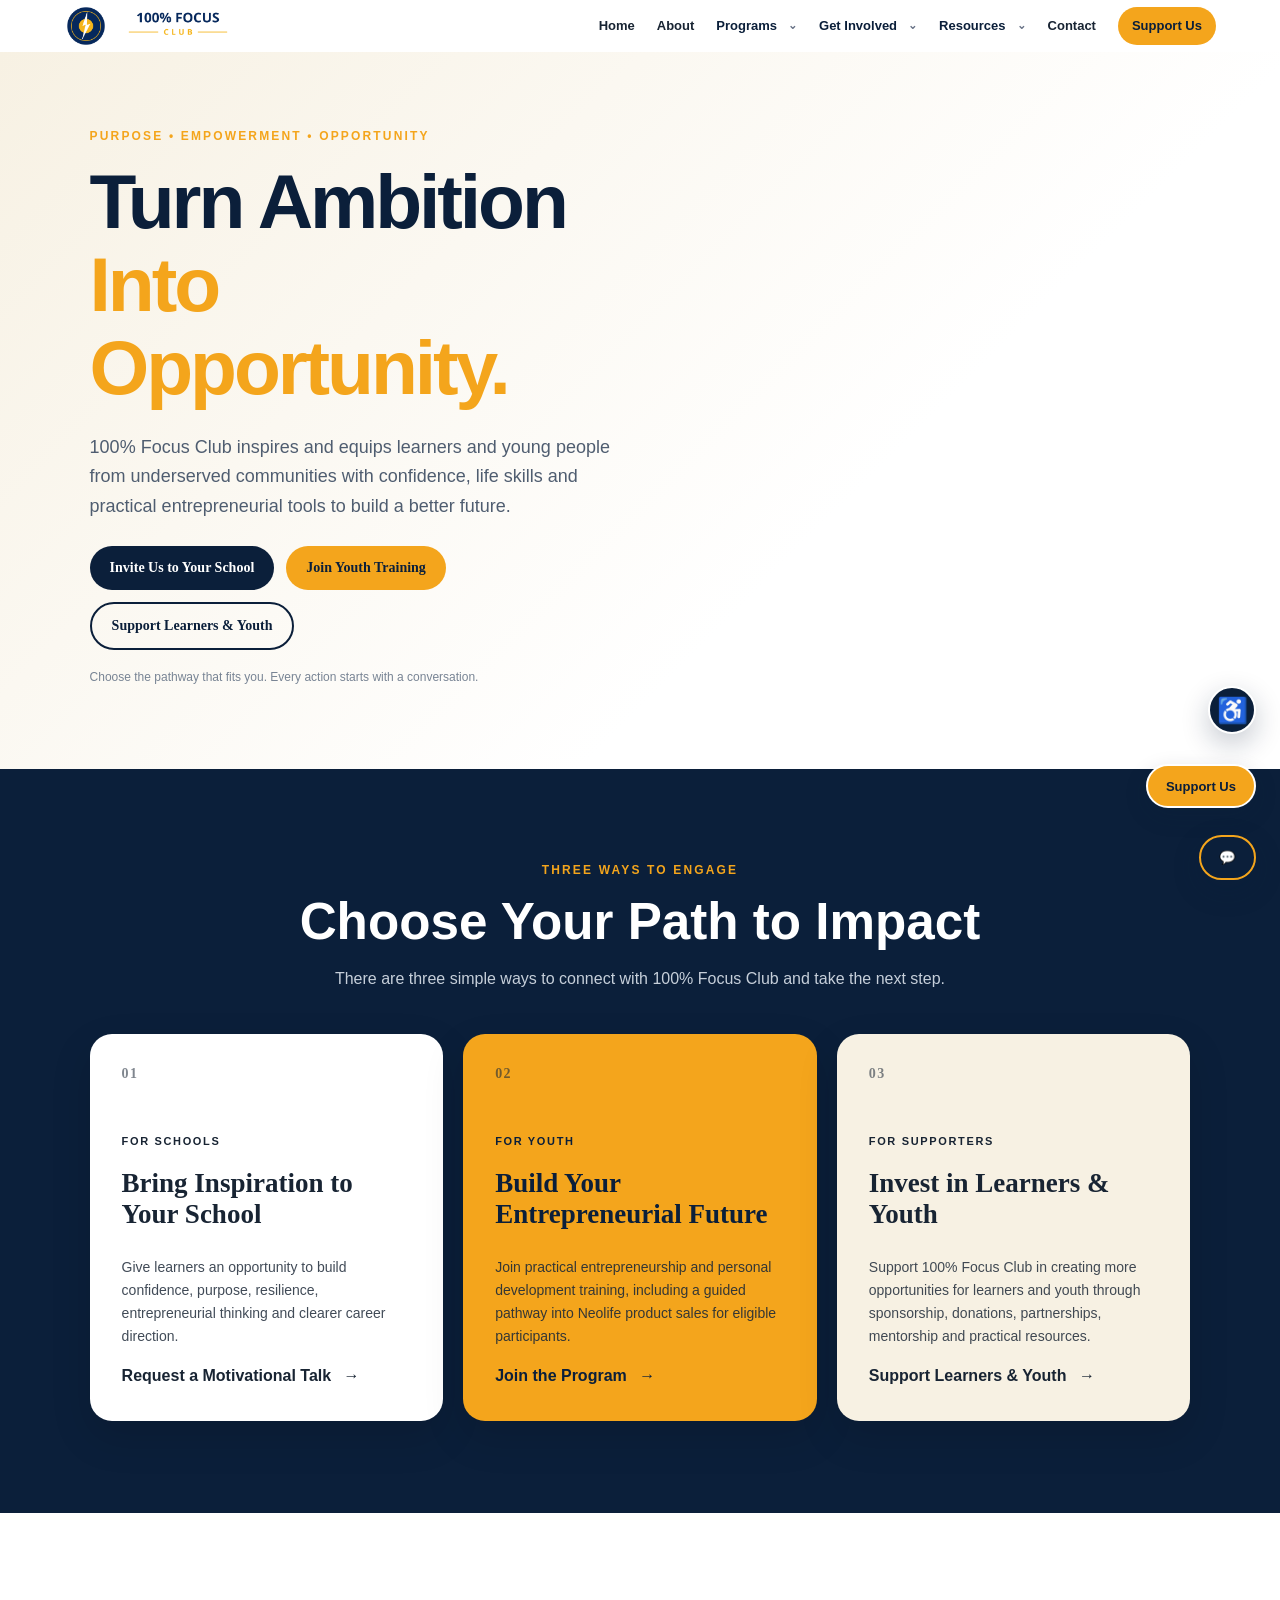
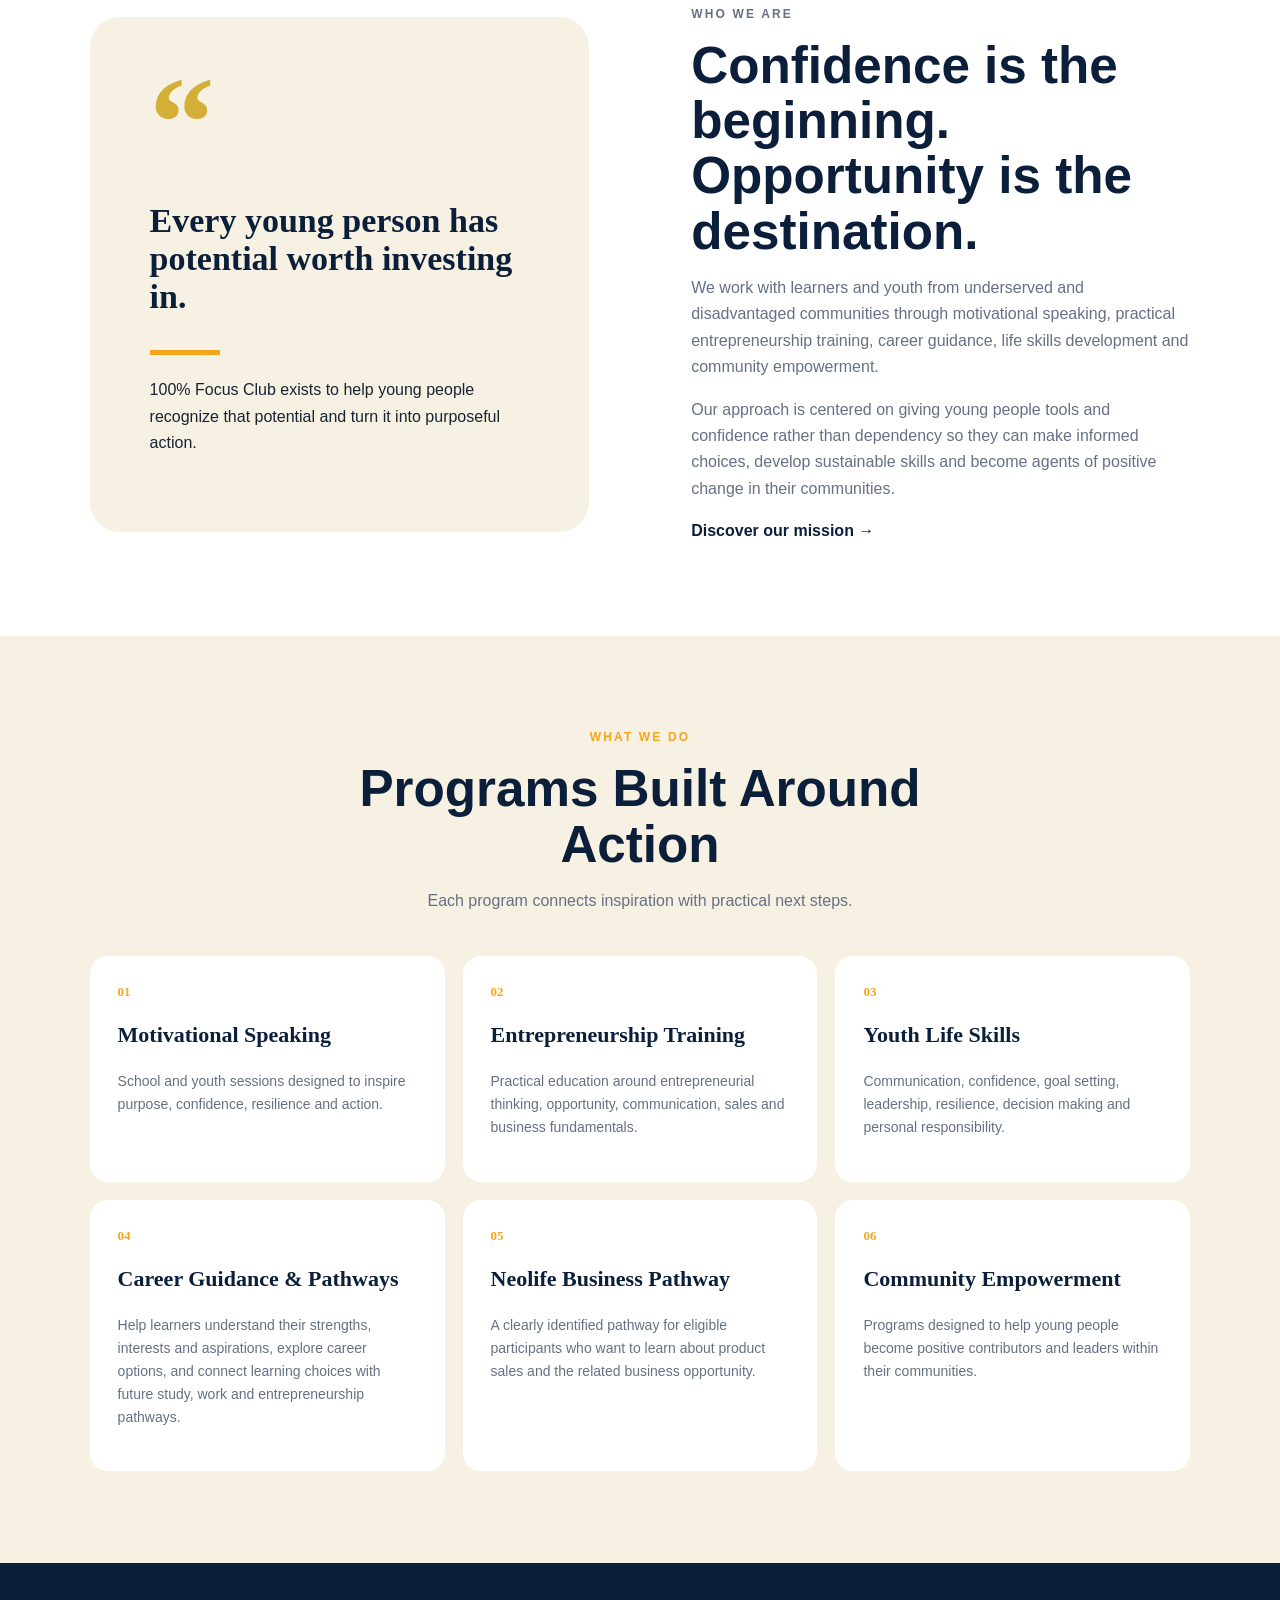
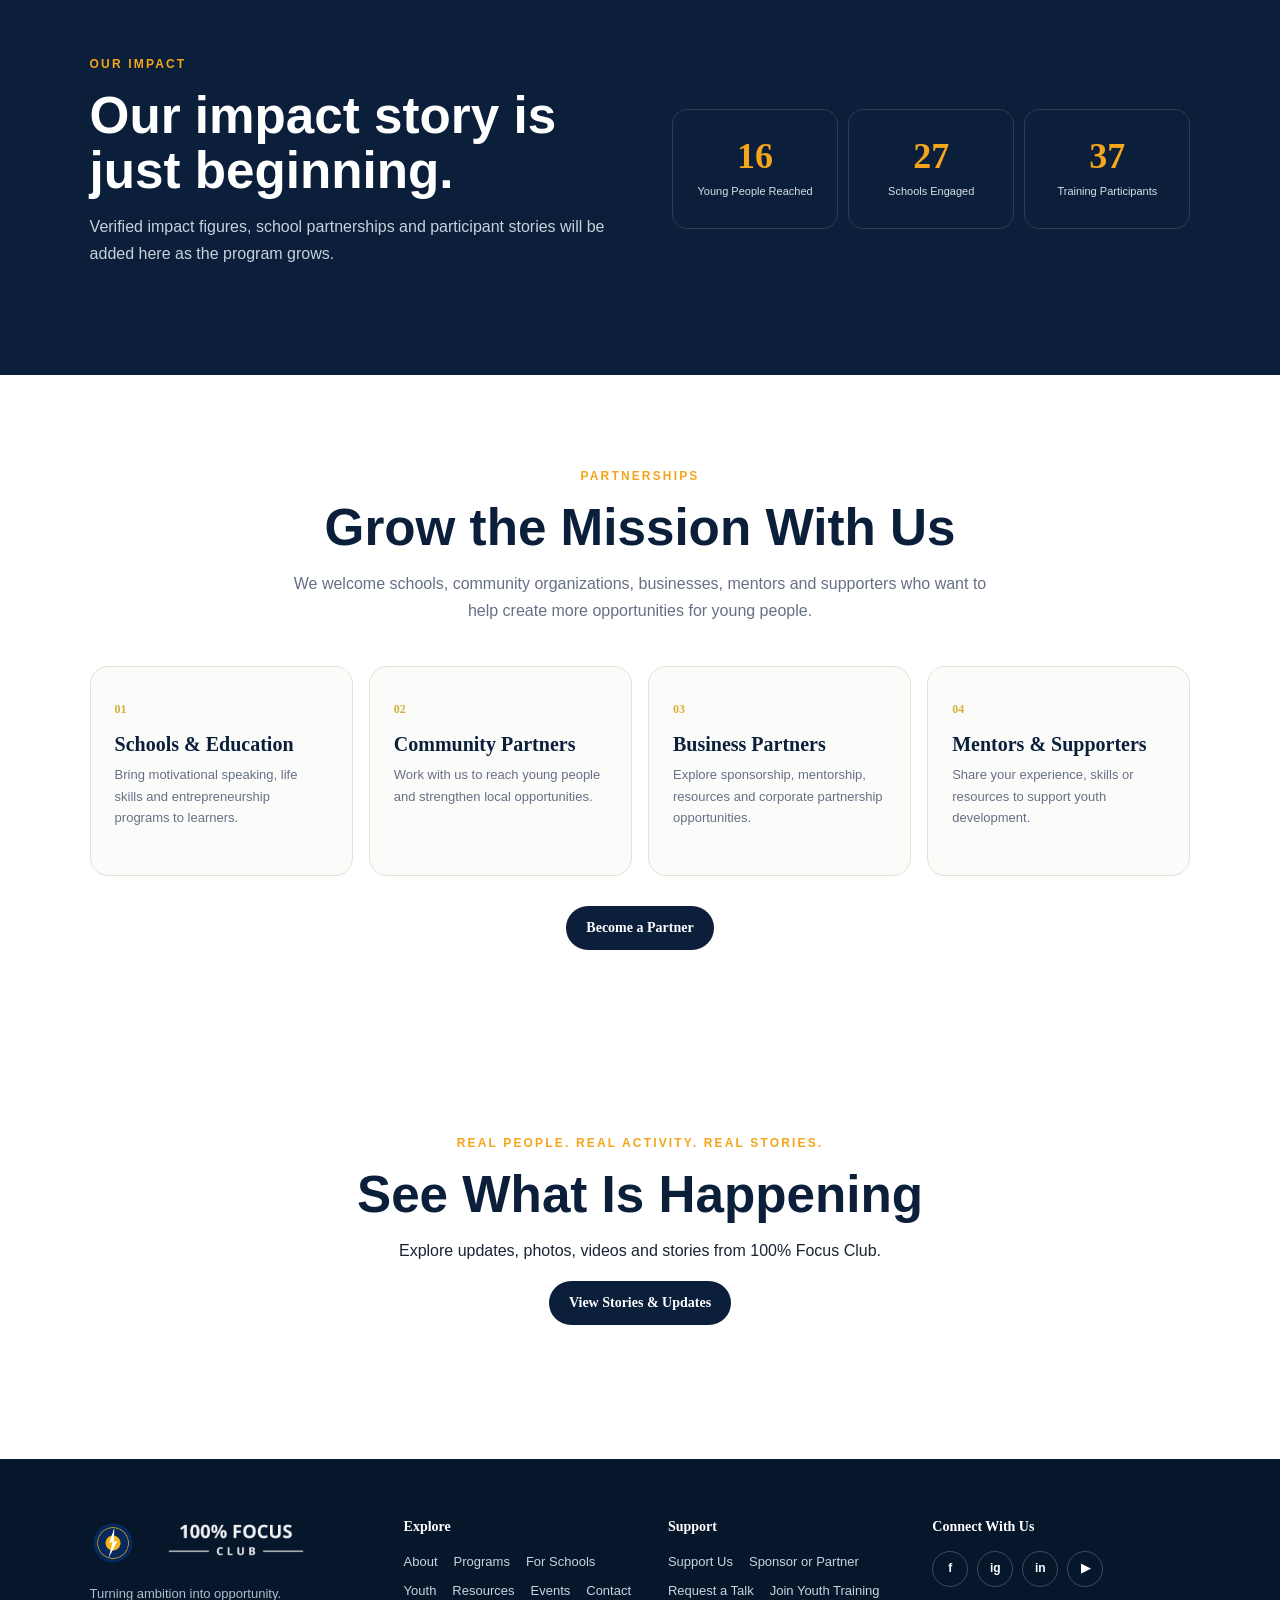
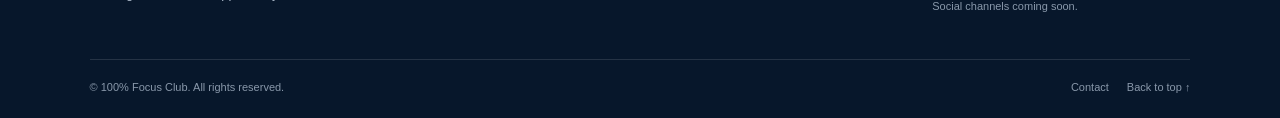
==== index.html @ 7bcfd053 "Improve image alt text and heading structure for SEO" ====
<!doctype html><html lang="en"><head><meta charset="utf-8"><meta name="viewport" content="width=device-width, initial-scale=1"><meta name="description" content="100% Focus Club inspires and equips learners and youth from underserved communities through motivational speaking, entrepreneurship training, career guidance, life skills and practical pathways to opportunity."><meta name="theme-color" content="#0B1F3A"><meta name="robots" content="index,follow"><link rel="canonical" href="https://100percentfocusclub.org/"><meta property="og:type" content="website"><meta property="og:site_name" content="100% Focus Club"><meta property="og:title" content="100% Focus Club | Youth Empowerment &amp; Entrepreneurship"><meta property="og:description" content="100% Focus Club inspires and equips learners and youth from underserved communities through motivational speaking, entrepreneurship training, career guidance, life skills and practical pathways to opportunity."><meta property="og:url" content="https://100percentfocusclub.org/"><meta property="og:image" content="https://100percentfocusclub.org/100_Focus_Club_Emblem_Transparent.png"><meta property="og:image:alt" content="100% Focus Club emblem"><meta name="twitter:card" content="summary"><meta name="twitter:title" content="100% Focus Club | Youth Empowerment &amp; Entrepreneurship"><meta name="twitter:description" content="100% Focus Club inspires and equips learners and youth from underserved communities through motivational speaking, entrepreneurship training, career guidance, life skills and practical pathways to opportunity."><meta name="twitter:image" content="https://100percentfocusclub.org/100_Focus_Club_Emblem_Transparent.png"><link rel="stylesheet" href="/styles.css"><link rel="icon" type="image/png" href="/100_Focus_Club_Emblem_Transparent.png"><link rel="apple-touch-icon" href="/100_Focus_Club_Emblem_Transparent.png"><title>100% Focus Club | Youth Empowerment & Entrepreneurship</title><script type="application/ld+json">{"@context":"https://schema.org","@graph":[{"@type":"Organization","@id":"https://100percentfocusclub.org/#organization","name":"100% Focus Club","url":"https://100percentfocusclub.org/","logo":"https://100percentfocusclub.org/100_Focus_Club_Emblem_Transparent.png","description":"100% Focus Club inspires and equips learners and youth from underserved communities through motivational speaking, entrepreneurship training, career guidance, life skills and practical pathways to opportunity."},{"@type":"WebSite","@id":"https://100percentfocusclub.org/#website","url":"https://100percentfocusclub.org/","name":"100% Focus Club","publisher":{"@id":"https://100percentfocusclub.org/#organization"}}]}</script></head><body><a class="skip-link" href="#main-content">Skip to main content</a><header class="site-header" id="top"><a class="brand" href="/" aria-label="100% Focus Club home"><img class="brand-emblem" src="/100_Focus_Club_Emblem_Transparent.png" alt="100% Focus Club emblem" /><span class="brand-wordmark"><img src="/100_Focus_Club_Wordmark_Transparent.png" alt="100% Focus Club" /></span></a><button class="menu-toggle" aria-label="Open navigation" aria-expanded="false">☰</button><nav class="nav" aria-label="Primary navigation"><a href="/">Home</a><a href="/about">About</a><details class="nav-dropdown"><summary>Programs</summary><div class="nav-dropdown-menu"><a href="/programs">All Programs</a><a href="/schools">For Schools</a><a href="/youth">Youth</a></div></details><details class="nav-dropdown"><summary>Get Involved</summary><div class="nav-dropdown-menu"><a href="/volunteer">Volunteer</a><a href="/support">Support Us</a><a href="/stories">Stories</a></div></details><details class="nav-dropdown"><summary>Resources</summary><div class="nav-dropdown-menu"><a href="/resources">Resources</a><a href="/events">Events</a></div></details><a href="/contact">Contact</a><a class="nav-support" href="/support">Support Us</a></nav></header><main id="main-content" tabindex="-1"><section class="hero">
  <div class="hero-copy">
    <p class="eyebrow">PURPOSE • EMPOWERMENT • OPPORTUNITY</p>
    <h1>Turn Ambition<br><span>Into Opportunity.</span></h1>
    <p class="hero-text">100% Focus Club inspires and equips learners and young people from underserved communities with confidence, life skills and practical entrepreneurial tools to build a better future.</p>
    <div class="hero-actions" id="get-involved">
      <a class="btn btn-primary" href="#school-form">Invite Us to Your School</a>
      <a class="btn btn-secondary" href="#youth-form">Join Youth Training</a>
      <a class="btn btn-outline" href="#sponsor-form">Support Learners & Youth</a>
    </div>
    <p class="hero-note">Choose the pathway that fits you. Every action starts with a conversation.</p>
  </div>

</section>

<section class="pathways section" aria-labelledby="pathways-title">
  <div class="section-heading centered"><p class="eyebrow">THREE WAYS TO ENGAGE</p><h2 id="pathways-title">Choose Your Path to Impact</h2><p>There are three simple ways to connect with 100% Focus Club and take the next step.</p></div>
  <div class="path-grid">
    <article class="path-card school" id="schools"><div class="path-icon">01</div><p class="card-kicker">FOR SCHOOLS</p><h3>Bring Inspiration to Your School</h3><p>Give learners an opportunity to build confidence, purpose, resilience, entrepreneurial thinking and clearer career direction.</p><a href="#school-form">Request a Motivational Talk <span>→</span></a></article>
    <article class="path-card youth" id="youth"><div class="path-icon">02</div><p class="card-kicker">FOR YOUTH</p><h3>Build Your Entrepreneurial Future</h3><p>Join practical entrepreneurship and personal development training, including a guided pathway into Neolife product sales for eligible participants.</p><a href="#youth-form">Join the Program <span>→</span></a></article>
    <article class="path-card support" id="support"><div class="path-icon">03</div><p class="card-kicker">FOR SUPPORTERS</p><h3>Invest in Learners & Youth</h3><p>Support 100% Focus Club in creating more opportunities for learners and youth through sponsorship, donations, partnerships, mentorship and practical resources.</p><a href="#support-us">Support Learners & Youth <span>→</span></a></article>
  </div>
</section><section class="about section" id="about">
  <div class="about-visual"><div class="quote-mark">“</div><h3>Every young person has potential worth investing in.</h3><div class="accent-line"></div><p>100% Focus Club exists to help young people recognize that potential and turn it into purposeful action.</p></div>
  <div class="about-copy"><p class="eyebrow">WHO WE ARE</p><h2>Confidence is the beginning. Opportunity is the destination.</h2><p>We work with learners and youth from underserved and disadvantaged communities through motivational speaking, practical entrepreneurship training, career guidance, life skills development and community empowerment.</p><p>Our approach is centered on giving young people tools and confidence rather than dependency so they can make informed choices, develop sustainable skills and become agents of positive change in their communities.</p><a class="text-link" href="#mission">Discover our mission →</a></div>
</section><section class="programs section" id="programs">
  <div class="section-heading centered"><p class="eyebrow">WHAT WE DO</p><h2>Programs Built Around Action</h2><p>Each program connects inspiration with practical next steps.</p></div>
  <div class="program-grid">
    <article><div class="program-number">01</div><h3>Motivational Speaking</h3><p>School and youth sessions designed to inspire purpose, confidence, resilience and action.</p></article>
    <article><div class="program-number">02</div><h3>Entrepreneurship Training</h3><p>Practical education around entrepreneurial thinking, opportunity, communication, sales and business fundamentals.</p></article>
    <article><div class="program-number">03</div><h3>Youth Life Skills</h3><p>Communication, confidence, goal setting, leadership, resilience, decision making and personal responsibility.</p></article>
    <article><div class="program-number">04</div><h3>Career Guidance &amp; Pathways</h3><p>Help learners understand their strengths, interests and aspirations, explore career options, and connect learning choices with future study, work and entrepreneurship pathways.</p></article>
    <article><div class="program-number">05</div><h3>Neolife Business Pathway</h3><p>A clearly identified pathway for eligible participants who want to learn about product sales and the related business opportunity.</p></article>
    <article><div class="program-number">06</div><h3>Community Empowerment</h3><p>Programs designed to help young people become positive contributors and leaders within their communities.</p></article>
  </div>
</section><section class="impact section"><div><p class="eyebrow">OUR IMPACT</p><h2>Our impact story is just beginning.</h2><p>Verified impact figures, school partnerships and participant stories will be added here as the program grows.</p></div><div class="impact-boxes"><div><strong class="impact-counter" data-final="Growing" aria-label="Growing">Growing</strong><span>Young People Reached</span></div><div><strong class="impact-counter" data-final="Growing" aria-label="Growing">Growing</strong><span>Schools Engaged</span></div><div><strong class="impact-counter" data-final="Growing" aria-label="Growing">Growing</strong><span>Training Participants</span></div></div></section><section class="partners section" id="partners" aria-labelledby="partners-title"><div class="section-heading centered"><p class="eyebrow">PARTNERSHIPS</p><h2 id="partners-title">Grow the Mission With Us</h2><p>We welcome schools, community organizations, businesses, mentors and supporters who want to help create more opportunities for young people.</p></div><div class="partner-grid"><div class="partner-card"><span>01</span><h3>Schools &amp; Education</h3><p>Bring motivational speaking, life skills and entrepreneurship programs to learners.</p></div><div class="partner-card"><span>02</span><h3>Community Partners</h3><p>Work with us to reach young people and strengthen local opportunities.</p></div><div class="partner-card"><span>03</span><h3>Business Partners</h3><p>Explore sponsorship, mentorship, resources and corporate partnership opportunities.</p></div><div class="partner-card"><span>04</span><h3>Mentors &amp; Supporters</h3><p>Share your experience, skills or resources to support youth development.</p></div></div><div class="partners-action"><a class="btn btn-primary" href="#sponsor-form">Become a Partner</a></div></section><section class="section centered"><div class="section-heading centered"><p class="eyebrow">REAL PEOPLE. REAL ACTIVITY. REAL STORIES.</p><h2>See What Is Happening</h2><p>Explore updates, photos, videos and stories from 100% Focus Club.</p><a class="btn btn-primary" href="/stories">View Stories &amp; Updates</a></div></section></main><div class="accessibility-widget" aria-label="Accessibility tools">
  <button class="accessibility-toggle" type="button" aria-label="Open accessibility options" aria-expanded="false" aria-controls="accessibility-panel" title="Accessibility options">♿</button>
  <div class="accessibility-panel" id="accessibility-panel" role="dialog" aria-modal="false" aria-labelledby="accessibility-title" hidden>
    <div class="accessibility-panel-header">
      <strong id="accessibility-title">Accessibility options</strong>
      <button type="button" class="accessibility-close" aria-label="Close accessibility options">×</button>
    </div>
    <p id="accessibility-help">Choose display settings that make the website easier for you to read and use. Your choices are saved on this device.</p>
    <div class="accessibility-controls">
      <button type="button" data-a11y="text-larger" aria-pressed="false">Larger text</button>
      <button type="button" data-a11y="high-contrast" aria-pressed="false">High contrast</button>
      <button type="button" data-a11y="underline-links" aria-pressed="false">Underline links</button>
      <button type="button" data-a11y="reduce-motion" aria-pressed="false">Reduce motion</button>
      <button type="button" data-a11y="text-spacing" aria-pressed="false">Text spacing</button>
      <button type="button" data-a11y="grayscale" aria-pressed="false">Grayscale</button>
      <button type="button" data-a11y="large-cursor" aria-pressed="false">Large cursor</button>
      <button type="button" data-a11y="focus-highlight" aria-pressed="false">Focus highlight</button>
      <button type="button" data-a11y="reset">Reset all</button>
    </div>
  </div>
</div><a class="floating-support" href="/support" aria-label="Support 100% Focus Club">Support Us</a><footer><div class="footer-main"><div class="footer-brand"><div class="footer-logo"><img class="footer-emblem" src="100_Focus_Club_Emblem_Transparent.png" alt="100% Focus Club emblem"><img class="footer-wordmark" src="100_Focus_Club_Wordmark_Transparent.png" alt="100% Focus Club"></div><p>Turning ambition into opportunity.</p></div><div class="footer-column"><h3>Explore</h3><div class="footer-links"><a href="/about">About</a><a href="/programs">Programs</a><a href="/schools">For Schools</a><a href="/youth">Youth</a><a href="/resources">Resources</a><a href="/events">Events</a><a href="/contact">Contact</a></div></div><div class="footer-column"><h3>Support</h3><div class="footer-links"><a href="/support">Support Us</a><a href="/support">Sponsor or Partner</a><a href="/schools">Request a Talk</a><a href="/youth">Join Youth Training</a></div></div><div class="footer-column social-column"><h3>Connect With Us</h3><div class="social-links" aria-label="Social media"><a href="https://www.facebook.com/profile.php?id=61593097517740" aria-label="Facebook" target="_blank" rel="noopener noreferrer">f</a><a href="#" aria-label="Instagram">ig</a><a href="#" aria-label="LinkedIn">in</a><a href="#" aria-label="YouTube">▶</a></div><p class="social-note">Social channels coming soon.</p></div></div><div class="footer-bottom"><span>© 100% Focus Club. All rights reserved.</span><div><a href="/contact">Contact</a><a href="/">Back to top ↑</a></div></div></footer><script src="/script.js"></script></body></html>
---- styles.css ----
:root{--navy:#0B1F3A;--navy2:#132E50;--amber:#F4A51C;--gold:#D4AF37;--cream:#F7F1E3;--white:#fff;--ink:#182433;--muted:#667085;--line:#e7e0d3;--radius:22px;--shadow:0 18px 50px rgba(11,31,58,.10)}*{box-sizing:border-box}html{scroll-behavior:smooth;overflow-x:clip}body{margin:0;max-width:100%;overflow-x:clip;font-family:Inter,Arial,sans-serif;color:var(--ink);background:#fff;line-height:1.65}a{text-decoration:none;color:inherit}.site-header{position:sticky;top:0;z-index:20;display:flex;align-items:center;justify-content:space-between;padding:4px 5vw;background:rgba(255,255,255,.96);backdrop-filter:blur(14px);border-bottom:0}.brand{display:flex;align-items:center;gap:4px;min-width:0}.brand-wordmark{display:flex;align-items:center}.brand-wordmark img{width:132px;height:auto;display:block}.brand-emblem{width:44px;height:44px;object-fit:contain;display:block}.nav{display:flex;align-items:center;gap:22px;font-size:13px;font-weight:600}.nav a:hover{color:var(--amber)}.nav-support{padding:7px 13px;background:var(--amber);color:var(--navy)!important;border-radius:999px}.nav-support:hover{color:var(--navy)!important;box-shadow:0 6px 16px rgba(244,165,28,.28)}.nav-cta{padding:7px 13px;background:var(--navy);color:#fff!important;border-radius:999px}.menu-toggle{display:none;border:0;background:none;font-size:25px;color:var(--navy)}.hero{min-height:690px;padding:75px 7vw 70px;display:grid;grid-template-columns:1.08fr .92fr;align-items:center;gap:5vw;background:linear-gradient(135deg,var(--cream) 0%,#fff 65%);overflow:hidden}.eyebrow{font-size:12px;letter-spacing:.18em;font-weight:800;color:var(--amber);margin:0 0 13px}.hero h1,.section h2{font-family:Montserrat,Inter,sans-serif;color:var(--navy);line-height:1.08;margin:0}.hero h1{font-size:clamp(48px,6vw,84px);letter-spacing:-.04em}.hero h1 span{color:var(--amber)}.hero-text{max-width:650px;font-size:18px;color:#4f5d70;margin:24px 0}.hero-actions{display:flex;flex-wrap:wrap;gap:12px}.btn{display:inline-flex;align-items:center;justify-content:center;border:0;cursor:pointer;font:700 14px Inter;padding:14px 20px;border-radius:999px;transition:.2s transform,.2s box-shadow}.btn:hover{transform:translateY(-2px);box-shadow:0 10px 25px rgba(11,31,58,.14)}.btn-primary{background:var(--navy);color:#fff}.btn-secondary{background:var(--amber);color:var(--navy)}.btn-outline{border:2px solid var(--navy);color:var(--navy);background:transparent}.btn-cream{background:var(--cream);color:var(--navy)}.btn-gold{background:var(--gold);color:var(--navy)}.btn-outline-light{border:2px solid rgba(255,255,255,.7);color:#fff}.hero-note{font-size:12px;color:#788494;margin-top:18px}.hero-art{position:relative;min-height:480px;display:grid;place-items:center}.hero-art>img{position:relative;width:min(65%,370px);z-index:2;filter:drop-shadow(0 20px 25px rgba(11,31,58,.15))}.ring{position:absolute;border-radius:50%;border:1px solid rgba(212,175,55,.35)}.ring-one{width:470px;height:470px}.ring-two{width:350px;height:350px;border-color:rgba(244,165,28,.35)}.impact-badge{position:absolute;z-index:3;right:5%;bottom:9%;background:var(--navy);color:#fff;border-radius:18px;padding:16px 20px;box-shadow:var(--shadow);display:flex;gap:12px;align-items:center}.impact-badge strong{font:800 30px Montserrat;color:var(--amber)}.impact-badge span{font-size:10px;line-height:1.3;letter-spacing:.12em}.section{padding:92px 7vw}.section-heading{max-width:720px;margin-bottom:42px}.centered{text-align:center;margin-left:auto;margin-right:auto}.section h2{font-size:clamp(34px,4vw,55px)}.section-heading>p:last-child{color:var(--muted)}.pathways{background:var(--navy);color:#fff}.pathways h2{color:#fff}.pathways .section-heading>p:last-child{color:#c6cfda}.path-grid{display:grid;grid-template-columns:repeat(3,1fr);gap:20px}.path-card{padding:32px;border-radius:var(--radius);min-height:340px;display:flex;flex-direction:column;box-shadow:0 16px 40px rgba(0,0,0,.13)}.path-card.school{background:#fff;color:var(--ink)}.path-card.youth{background:var(--amber);color:var(--navy)}.path-card.support{background:var(--cream);color:var(--ink)}.path-icon{font:800 14px Montserrat;letter-spacing:.1em;opacity:.55}.card-kicker{font-size:11px;letter-spacing:.15em;font-weight:800;margin-top:50px}.path-card h3{font:700 27px Montserrat;line-height:1.15;margin:7px 0 12px}.path-card p:not(.card-kicker){font-size:14px;opacity:.82}.path-card a{font-weight:800;margin-top:auto}.path-card a span{margin-left:8px}.support-spotlight{display:grid;grid-template-columns:1.05fr .95fr;gap:45px;align-items:center;background:var(--cream)}.support-spotlight-copy{max-width:650px}.support-spotlight-copy h2{margin-bottom:18px}.support-spotlight-copy>p:not(.eyebrow){color:var(--muted);margin-bottom:25px}.support-options{display:grid;grid-template-columns:1fr;gap:12px}.support-options>div{background:#fff;border-left:4px solid var(--amber);padding:18px 20px;border-radius:14px;box-shadow:0 10px 28px rgba(11,31,58,.07)}.support-options span{font:800 11px Montserrat;color:var(--gold)}.support-options h3{font:700 18px Montserrat;color:var(--navy);margin:5px 0}.support-options p{font-size:13px;color:var(--muted);margin:0}.about{display:grid;grid-template-columns:1fr 1fr;gap:8vw;align-items:center}.about-visual{background:var(--cream);border-radius:30px;padding:60px;min-height:410px;position:relative;overflow:hidden}.quote-mark{font:900 130px Georgia;color:var(--gold);line-height:.7}.about-visual h3{font:700 34px Montserrat;color:var(--navy);max-width:480px}.accent-line{width:70px;height:5px;background:var(--amber);margin:22px 0}.about-copy p{color:var(--muted)}.text-link{font-weight:800;color:var(--navy)}.mission{display:grid;grid-template-columns:1fr 1fr;gap:20px;background:#f9fafb}.mission-card{padding:45px;background:var(--navy);color:#fff;border-radius:var(--radius)}.mission-card h2{color:#fff;font-size:35px}.mission-card p{color:#dbe3ec}.mission-card.gold{background:var(--gold);color:var(--navy);display:flex;flex-direction:column;justify-content:center}.mission-card.gold p{color:var(--navy)}.values{background:#fff}.value-grid{display:grid;grid-template-columns:repeat(5,1fr);gap:14px}.value-grid>div{padding:25px;border-top:4px solid var(--amber);background:#fbfbfa}.value-grid span{font-size:11px;font-weight:800;color:var(--gold)}.value-grid h3{font:700 22px Montserrat;color:var(--navy);margin:12px 0 6px}.value-grid p{font-size:13px;color:var(--muted);margin:0}.programs{background:var(--cream)}.program-grid{display:grid;grid-template-columns:repeat(3,1fr);gap:18px}.program-grid article{background:#fff;padding:28px;border-radius:18px;min-height:220px}.program-number{font:800 13px Montserrat;color:var(--amber)}.program-grid h3{font:700 22px Montserrat;color:var(--navy)}.program-grid p{font-size:14px;color:var(--muted)}.how{background:#fff}.steps{display:grid;grid-template-columns:repeat(3,1fr);gap:20px}.steps>div{padding:30px;border-left:3px solid var(--amber);background:#fafafa}.steps b{font:800 28px Montserrat;color:var(--gold)}.steps h3{font:700 24px Montserrat;color:var(--navy);margin:10px 0}.steps p{color:var(--muted)}.impact{display:grid;grid-template-columns:1fr 1fr;gap:5vw;background:var(--navy);color:#fff;align-items:center}.impact h2{color:#fff}.impact p:not(.eyebrow){color:#c7d1dc}.impact-boxes{display:grid;grid-template-columns:repeat(3,1fr);gap:10px}.impact-boxes div{padding:25px 12px;text-align:center;border:1px solid rgba(255,255,255,.13);border-radius:15px}.impact-boxes strong{display:block;font:800 36px Montserrat;color:var(--amber)}.impact-boxes span{font-size:11px;color:#d7dfe7}.forms{background:#f9fafb}.form-grid{display:grid;grid-template-columns:repeat(3,minmax(0,1fr));gap:24px;align-items:stretch;width:100%}.form-grid .interest-form{min-width:0}.interest-form,.contact-form{background:#fff;padding:28px;border-radius:20px;box-shadow:var(--shadow);display:flex;flex-direction:column;gap:12px}.interest-form h3{font:700 21px Montserrat;color:var(--navy);margin:0 0 8px}.interest-form input,.interest-form select,.interest-form textarea,.contact-form input,.contact-form textarea{width:100%;border:1px solid #dfe4ea;border-radius:12px;padding:13px 14px;font:14px Inter;background:#fff}.interest-form textarea,.contact-form textarea{min-height:105px;resize:vertical}.consent{font-size:11px;color:var(--muted);display:flex;gap:8px;align-items:flex-start}.consent input{margin-top:3px}.form-status{font-size:12px;min-height:18px;margin:0}.cta{background:var(--amber);display:flex;justify-content:space-between;align-items:center;gap:30px}.cta h2{max-width:700px}.cta-actions{display:flex;flex-wrap:wrap;justify-content:flex-end;gap:10px}.contact{display:grid;grid-template-columns:1fr 1fr;gap:7vw}.contact-form{box-shadow:none;border:1px solid var(--line)}.floating-support{display:none}.partners{background:#fff}.partner-grid{display:grid;grid-template-columns:repeat(4,1fr);gap:16px}.partner-card{padding:28px 24px;border:1px solid var(--line);border-radius:18px;background:#fbfbfa;min-height:210px}.partner-card span{font:800 12px Montserrat;color:var(--gold)}.partner-card h3{font:700 20px Montserrat;color:var(--navy);margin:12px 0 8px}.partner-card p{font-size:13px;color:var(--muted);margin:0}.partners-action{text-align:center;margin-top:30px}footer{background:#07172b;color:#c9d3df;padding:58px 7vw 22px}.footer-main{max-width:1400px;margin:0 auto;display:grid;grid-template-columns:1.4fr 1.15fr 1.15fr 1.3fr;gap:36px;align-items:start;text-align:left}.footer-brand{min-width:0;display:flex;flex-direction:column;align-items:flex-start;padding-right:12px}.footer-logo{display:flex;align-items:center;justify-content:flex-start;gap:10px}.footer-wordmark{width:180px;filter:brightness(0) invert(1);opacity:.95}.footer-emblem{width:46px;height:46px;object-fit:contain}.footer-brand p{font-size:13px;color:#aebccc;margin-top:14px}.footer-column{display:flex;flex-direction:column;align-items:flex-start;min-width:0}.footer-column h3{font:700 14px Montserrat;color:#fff;margin:2px 0 16px}.footer-links{display:flex;flex-direction:row;flex-wrap:wrap;align-items:center;gap:8px 16px;font-size:13px}.footer-links a:hover{color:var(--amber)}.social-links{display:flex;justify-content:flex-start;gap:9px}.social-links a{width:36px;height:36px;border:1px solid rgba(255,255,255,.22);border-radius:50%;display:grid;place-items:center;font-size:12px;font-weight:800;color:#fff}.social-links a:hover{background:var(--amber);border-color:var(--amber);color:var(--navy)}.social-note{font-size:11px;color:#8998aa;margin:10px 0 0}.footer-bottom{max-width:1400px;margin:42px auto 0;padding-top:18px;border-top:1px solid rgba(255,255,255,.12);display:flex;justify-content:space-between;align-items:center;gap:20px;font-size:11px;color:#8998aa}.footer-bottom div{display:flex;gap:18px}.footer-bottom a:hover{color:var(--amber)}@media(max-width:850px){
.nav{gap:13px}
.support-spotlight{grid-template-columns:1fr}
.support-options{grid-template-columns:repeat(3,1fr)}
.nav a{font-size:12px}
.hero{grid-template-columns:1fr}
.hero-art{min-height:380px}
.path-grid,.program-grid{grid-template-columns:1fr 1fr}
.value-grid{grid-template-columns:repeat(3,1fr)}
.about,.mission,.impact,.contact{grid-template-columns:1fr}
.impact-boxes{max-width:650px}
.cta{display:block}
.cta-actions{justify-content:flex-start;margin-top:25px}
.footer-main{grid-template-columns:1fr 1fr}
.footer-bottom{margin-top:30px}
}

@media(max-width:720px){
.site-header{padding:6px 5vw}
.nav-support{padding:10px 14px;text-align:center}
.floating-support{display:flex;position:fixed;right:16px;bottom:16px;z-index:30;background:var(--amber);color:var(--navy);font-weight:800;font-size:13px;padding:12px 17px;border-radius:999px;box-shadow:0 10px 28px rgba(11,31,58,.22);border:2px solid #fff}
.floating-support:hover{color:var(--navy)}
.brand-wordmark img{width:112px}
.brand-emblem{width:36px;height:36px}
.menu-toggle{display:block}
.nav{display:none;position:absolute;top:100%;left:0;right:0;background:#fff;padding:18px 5vw;box-shadow:0 15px 25px rgba(0,0,0,.08);flex-direction:column;align-items:stretch}
.nav.open{display:flex}
.nav-cta{text-align:center}
.hero{padding:55px 6vw}
.hero h1{font-size:48px}
.hero-art{min-height:310px}
.ring-one{width:320px;height:320px}
.ring-two{width:245px;height:245px}
.hero-art>img{width:55%}
.impact-badge{right:0;bottom:0}
.section{padding:70px 6vw}
.path-grid,.program-grid,.form-grid,.value-grid,.steps,.impact-boxes{grid-template-columns:1fr}
.path-card{min-height:300px}
.about-visual{padding:35px;min-height:320px}
.mission-card{padding:32px}
.mission-card h2{font-size:30px}
.contact{gap:35px}
footer{padding:42px 6vw 20px}
.footer-main{grid-template-columns:1fr}
.footer-bottom{flex-direction:column;gap:10px;margin-top:28px}
.partner-grid{grid-template-columns:1fr}
}

/* Get Involved: three complete form cards on desktop/laptop, stacked only on small screens */
.form-grid{
display:grid!important;
grid-template-columns:repeat(3,minmax(0,1fr))!important;
gap:24px!important;
align-items:stretch!important;
width:100%!important;
}
.form-grid>.interest-form{
min-width:0!important;
width:100%!important;
}
@media(max-width:720px){
.form-grid{grid-template-columns:1fr!important}
}
/* Stories, photos, videos and blog */
.content-grid{display:grid;grid-template-columns:repeat(3,minmax(0,1fr));gap:24px;margin:28px 0}.content-manage-list{display:grid;grid-template-columns:repeat(2,minmax(0,1fr));gap:16px;margin-top:18px}.content-manage-item{border:1px solid #d9dee7;border-radius:14px;padding:18px;background:#fff}.content-manage-item strong{font:700 18px Montserrat,Inter,sans-serif;color:var(--navy)}.content-type{display:inline-block;margin-left:10px;padding:4px 8px;border-radius:999px;background:#f7f1e3;color:var(--navy);font-size:11px;font-weight:800;text-transform:uppercase}.content-manage-item p{color:var(--muted);font-size:13px}.content-manage-item button{margin-top:6px}@media(max-width:720px){.content-manage-list{grid-template-columns:1fr}}
.content-card{background:#fff;border-radius:18px;overflow:hidden;box-shadow:0 10px 30px rgba(11,31,58,.08);display:flex;flex-direction:column}.content-card-header{padding:18px 22px 12px;border-bottom:1px solid #e7ebf0}.content-card-header .eyebrow{margin:0 0 5px}.content-card-header h3{font:700 20px Montserrat,Inter,sans-serif;color:var(--navy);margin:0;line-height:1.25}.content-card>img{width:100%;height:190px;object-fit:cover}.content-card>div:last-child{padding:22px}.content-card h3{margin:6px 0 10px}.video-frame{aspect-ratio:16/9;background:#0b1f3a}.video-frame iframe{width:100%;height:100%;border:0}.photo-grid{display:grid;grid-template-columns:repeat(4,minmax(0,1fr));gap:18px;margin-top:24px}.photo-grid figure{margin:0;background:#fff;border-radius:14px;overflow:hidden;box-shadow:0 8px 24px rgba(11,31,58,.08)}.photo-title{font:700 18px Montserrat,Inter,sans-serif;color:var(--navy);margin:0;padding:16px 14px 10px;line-height:1.25}.photo-grid figcaption{padding:0 14px 14px;font-size:13px;color:var(--muted)}.photo-grid img{display:block;width:100%;height:auto;max-height:520px;aspect-ratio:auto;object-fit:contain;background:#f7f1e3}.photo-grid figcaption{padding:10px 12px;font-weight:700;font-size:14px}@media(max-width:850px){.content-grid{grid-template-columns:1fr 1fr}.photo-grid{grid-template-columns:repeat(2,1fr)}}@media(max-width:720px){.content-grid,.photo-grid{grid-template-columns:1fr}.support-options{grid-template-columns:1fr!important}.support-options>div{width:100%;min-width:0;box-sizing:border-box}.support-options h3,.support-options p{overflow-wrap:anywhere}}

/* Clear header destinations for Support and Volunteer */
.volunteer{background:#f9fafb}
.volunteer-card{display:grid;grid-template-columns:1fr 1fr;gap:48px;align-items:center;max-width:1200px;margin:0 auto}
.volunteer-copy{max-width:620px}
.volunteer-copy p:not(.eyebrow){color:var(--muted)}
.volunteer-form{box-shadow:var(--shadow)}
@media(max-width:850px){.volunteer-card{grid-template-columns:1fr;gap:28px}}

/* Dedicated donor/supporter pathway */
.support-us{background:var(--navy);color:#fff}
.support-us .section-heading h2{color:#fff}
.support-us .section-heading>p:last-child{color:#c7d1dc}
.support-us-grid{display:grid;grid-template-columns:repeat(5,minmax(0,1fr));gap:14px}
.support-us-grid article{background:#fff;color:var(--ink);padding:24px 20px;border-radius:18px;min-height:190px;border-top:4px solid var(--amber)}
.support-us-grid span{font:800 11px Montserrat;color:var(--gold)}
.support-us-grid h3{font:700 18px Montserrat;color:var(--navy);margin:10px 0 8px;line-height:1.2}
.support-us-grid p{font-size:13px;color:var(--muted);margin:0}
.support-us-action{text-align:center;margin-top:34px}
.support-us-action p{font:700 18px Montserrat;margin:0 0 14px}
@media(max-width:1100px){.support-us-grid{grid-template-columns:repeat(3,minmax(0,1fr))}}
@media(max-width:720px){.support-us-grid{grid-template-columns:1fr}.support-us-grid article{min-height:auto}}


/* Future donation/payment options */
.donate-options{background:var(--cream)}
.donate-grid{display:grid;grid-template-columns:repeat(4,minmax(0,1fr));gap:18px}
.donate-card{background:#fff;padding:28px 24px;border-radius:18px;min-height:245px;box-shadow:0 10px 28px rgba(11,31,58,.07);display:flex;flex-direction:column;border-top:4px solid var(--amber)}
.donate-icon{font:800 11px Montserrat;color:var(--gold);letter-spacing:.08em}
.donate-card h3{font:700 21px Montserrat;color:var(--navy);margin:12px 0 8px}
.donate-card p{font-size:13px;color:var(--muted);margin:0}
.payment-status{display:inline-block;margin-top:auto;align-self:flex-start;padding:6px 10px;border-radius:999px;background:#f7f1e3;color:var(--navy);font-size:11px;font-weight:800;text-transform:uppercase;letter-spacing:.05em}
.donate-note{max-width:760px;margin:28px auto 0;text-align:center;padding:24px;background:#fff;border-radius:18px;border:1px solid var(--line)}
.donate-note strong{font:700 18px Montserrat;color:var(--navy)}
.donate-note p{color:var(--muted);margin:7px 0 16px;font-size:13px}
@media(max-width:1100px){.donate-grid{grid-template-columns:repeat(2,minmax(0,1fr))}}
@media(max-width:720px){.donate-grid{grid-template-columns:1fr}.donate-card{min-height:210px}}

/* Donation option actions */
.btn-payment{width:100%;margin-top:auto;background:#eef1f5;color:#667085;cursor:not-allowed;box-shadow:none}
.btn-payment:hover{transform:none;box-shadow:none}
.donate-card{min-height:285px}

/* Donation flow */
.donation-options-hidden{display:none}.donation-options-hidden.is-visible{display:block}

/* Payment choices stay quietly inside the donor/support form */
.sponsor-payment-options{margin:8px 0 0;padding:18px;border:1px solid var(--line);border-radius:14px;background:#fbfbfa}
.sponsor-payment-options legend{padding:0 6px;font:700 16px Montserrat,Inter,sans-serif;color:var(--navy)}
.payment-intro{margin:2px 0 12px;font-size:12px;color:var(--muted)}
.sponsor-payment-options .donate-grid{grid-template-columns:1fr 1fr;gap:10px}
.sponsor-payment-options .donate-card{min-height:0;padding:14px;border:1px solid var(--line);border-top:2px solid var(--amber);border-radius:12px;box-shadow:none}
.sponsor-payment-options .donate-card h3{font-size:15px;margin:7px 0 5px}
.sponsor-payment-options .donate-card p{font-size:12px;line-height:1.45}
.sponsor-payment-options .donate-icon{font-size:10px}
.sponsor-payment-options .btn-payment{font-size:11px;padding:9px 10px;margin-top:10px}
.donation-options-hidden{display:none}
.donation-options-hidden.is-visible{display:block}
@media(max-width:720px){.sponsor-payment-options .donate-grid{grid-template-columns:1fr}}


/* Active section navigation */
.nav a.active{
  color:var(--navy);
  font-weight:800;
  position:relative;
  box-shadow:none;
}
.nav a.active:not(.nav-support):not(.nav-cta)::after{
  content:"";
  position:absolute;
  left:0;
  right:0;
  bottom:-7px;
  height:3px;
  background:var(--amber);
  border-radius:3px;
}
.nav a.nav-support.active,
.nav a.nav-cta.active{
  box-shadow:none;
}
@media(max-width:720px){
  .nav a.active{
    background:#f7f1e3;
    box-shadow:inset 4px 0 0 var(--amber);
    color:var(--navy);
  }
  .nav a.nav-support.active{
    background:var(--amber);
    box-shadow:none;
  }
}


/* Accessibility options */

.accessibility-widget{position:fixed;right:18px;bottom:74px;z-index:50;font-family:Inter,Arial,sans-serif}
.accessibility-toggle{width:48px;height:48px;border:2px solid #fff;border-radius:50%;background:var(--navy);color:#fff;font-size:25px;line-height:1;display:grid;place-items:center;cursor:pointer;box-shadow:0 10px 28px rgba(11,31,58,.24)}
.accessibility-toggle:hover,.accessibility-toggle:focus-visible{background:var(--amber);color:var(--navy);outline:3px solid rgba(244,165,28,.35);outline-offset:2px}
.accessibility-panel{position:absolute;right:0;bottom:58px;width:min(330px,calc(100vw - 32px));padding:18px;background:#fff;color:var(--navy);border:1px solid rgba(11,31,58,.15);border-radius:16px;box-shadow:0 18px 45px rgba(11,31,58,.2)}
.accessibility-panel[hidden]{display:none}
.accessibility-panel-header{display:flex;align-items:center;justify-content:space-between;gap:12px;font:700 17px Montserrat,Inter,sans-serif}
.accessibility-close{border:0;background:transparent;color:var(--navy);font-size:25px;cursor:pointer;line-height:1}
.accessibility-panel>p{font-size:12px;color:var(--muted);line-height:1.5;margin:8px 0 14px}
.accessibility-controls{display:grid;grid-template-columns:1fr 1fr;gap:8px}
.accessibility-controls button{border:1px solid #d7dce3;background:#f8fafc;color:var(--navy);border-radius:10px;padding:10px 9px;font:700 12px Inter;cursor:pointer}
.accessibility-controls button:hover,.accessibility-controls button:focus-visible{border-color:var(--amber);background:var(--cream);outline:2px solid rgba(244,165,28,.25);outline-offset:1px}
.accessibility-controls button[data-active="true"]{background:var(--navy);color:#fff;border-color:var(--navy)}
body.a11y-larger-text{font-size:112.5%}
body.a11y-larger-text .hero h1{font-size:clamp(54px,6.7vw,94px)}
body.a11y-larger-text .hero-text{font-size:20px}
body.a11y-larger-text .section h2{font-size:clamp(38px,4.4vw,61px)}
body.a11y-high-contrast{--muted:#263548;--line:#7d8794}
body.a11y-high-contrast .section-heading>p:last-child,
body.a11y-high-contrast .hero-text,
body.a11y-high-contrast .about-copy p,
body.a11y-high-contrast .path-card p:not(.card-kicker),
body.a11y-high-contrast .program-grid p,
body.a11y-high-contrast .steps p,
body.a11y-high-contrast .support-options p,
body.a11y-high-contrast .support-us-grid p,
body.a11y-high-contrast .partner-card p,
body.a11y-high-contrast .donate-card p{color:#17212d}
body.a11y-high-contrast a{ text-decoration-thickness:2px }
body.a11y-underline-links a{text-decoration:underline;text-decoration-thickness:2px;text-underline-offset:3px}
body.a11y-reduce-motion *,body.a11y-reduce-motion *::before,body.a11y-reduce-motion *::after{animation-duration:.01ms!important;animation-iteration-count:1!important;scroll-behavior:auto!important;transition-duration:.01ms!important}
@media(max-width:720px){
  .accessibility-widget{right:16px;bottom:70px}
  .accessibility-toggle{width:46px;height:46px}
}
@media(prefers-reduced-motion:reduce){
  html{scroll-behavior:auto!important}
}

/* Extended accessibility display modes */
body.a11y-text-spacing{letter-spacing:.04em;word-spacing:.12em;line-height:1.85}
body.a11y-text-spacing p,body.a11y-text-spacing li,body.a11y-text-spacing label{line-height:1.9}
body.a11y-grayscale{filter:grayscale(1)}
body.a11y-focus-highlight :focus-visible{outline:4px solid var(--amber)!important;outline-offset:4px!important}


/* Accessibility foundations */
.skip-link{position:fixed;left:16px;top:-100px;z-index:100;background:var(--navy);color:#fff;padding:12px 16px;border-radius:0 0 10px 10px;font-weight:800;text-decoration:none;box-shadow:0 8px 20px rgba(0,0,0,.2)}
.skip-link:focus{top:0;outline:3px solid var(--amber);outline-offset:2px}
main:focus{outline:none}
button:disabled{opacity:.65;cursor:not-allowed}
@media (prefers-reduced-motion:reduce){html{scroll-behavior:auto!important}}
body.a11y-large-cursor,body.a11y-large-cursor *{cursor:url("data:image/svg+xml,%3Csvg xmlns='http://www.w3.org/2000/svg' width='32' height='32' viewBox='0 0 32 32'%3E%3Cpath d='M4 2l21 17-9 1 5 9-5 3-5-10-6 6z' fill='white' stroke='%230B1F3A' stroke-width='2'/%3E%3C/svg%3E") 4 2,auto!important}
body.a11y-large-cursor a,body.a11y-large-cursor button,body.a11y-large-cursor input,body.a11y-large-cursor select,body.a11y-large-cursor textarea{cursor:url("data:image/svg+xml,%3Csvg xmlns='http://www.w3.org/2000/svg' width='32' height='32' viewBox='0 0 32 32'%3E%3Cpath d='M4 2l21 17-9 1 5 9-5 3-5-10-6 6z' fill='%23F4A51C' stroke='%230B1F3A' stroke-width='2'/%3E%3C/svg%3E") 4 2,pointer!important}
body.a11y-focus-highlight :focus-visible{outline:4px solid var(--amber)!important;outline-offset:4px!important}
.accessibility-controls button[data-active="true"]{box-shadow:0 0 0 3px rgba(244,165,28,.3)}

/* Professional dedicated-form layout */
.forms .section-heading{max-width:780px;margin-left:auto;margin-right:auto;margin-bottom:34px}
.forms .section-heading h2{margin-bottom:12px}
.forms .form-grid{display:block!important;max-width:920px;margin:0 auto}
.forms .form-grid>.interest-form,
.forms .form-grid>.contact-form{display:grid;grid-template-columns:repeat(2,minmax(0,1fr));gap:14px 16px;padding:34px;max-width:920px;margin:0 auto;border:1px solid var(--line);border-radius:24px;box-shadow:0 18px 45px rgba(11,31,58,.10)}
.forms .interest-form h3,
.forms .contact-form h3{grid-column:1/-1;font-size:24px;padding-bottom:10px;margin:0 0 4px;border-bottom:1px solid var(--line)}
.forms .interest-form input,
.forms .interest-form select,
.forms .interest-form textarea,
.forms .contact-form input,
.forms .contact-form textarea{min-height:48px}
.forms .interest-form textarea,
.forms .contact-form textarea,
.forms .interest-form .consent,
.forms .contact-form .consent,
.forms .interest-form button,
.forms .contact-form button,
.forms .interest-form .form-status,
.forms .contact-form .form-status,
.forms .interest-form fieldset{grid-column:1/-1}
.forms .interest-form textarea,
.forms .contact-form textarea{min-height:130px}
.forms .interest-form button,
.forms .contact-form button{justify-self:start;min-width:190px;margin-top:4px}
.forms .form-status{min-height:20px}
.forms .consent{padding:4px 0}
.volunteer-card .volunteer-form{display:grid;grid-template-columns:repeat(2,minmax(0,1fr));gap:14px 16px;padding:34px;border:1px solid var(--line);border-radius:24px}
.volunteer-card .volunteer-form h3,
.volunteer-card .volunteer-form textarea,
.volunteer-card .volunteer-form .consent,
.volunteer-card .volunteer-form button,
.volunteer-card .volunteer-form .form-status{grid-column:1/-1}
.volunteer-card .volunteer-form h3{font-size:24px;padding-bottom:10px;margin:0 0 4px;border-bottom:1px solid var(--line)}
.volunteer-card .volunteer-form textarea{min-height:130px}
.volunteer-card .volunteer-form button{justify-self:start;min-width:190px}
@media(max-width:720px){
  .forms .form-grid>.interest-form,
  .forms .form-grid>.contact-form,
  .volunteer-card .volunteer-form{grid-template-columns:1fr;padding:24px;border-radius:20px}
  .forms .interest-form h3,
  .forms .contact-form h3,
  .volunteer-card .volunteer-form h3{grid-column:1}
  .forms .interest-form button,
  .forms .contact-form button,
  .volunteer-card .volunteer-form button{width:100%;justify-self:stretch}
}


/* Centered single-column forms — balanced page composition */
.forms .form-grid{display:flex!important;justify-content:center;align-items:center;width:100%;max-width:none;margin:0 auto}
.forms .form-grid>.interest-form,
.forms .form-grid>.contact-form{display:grid;grid-template-columns:1fr;width:min(100%,680px);max-width:680px;margin:0 auto;padding:38px 40px;border:1px solid var(--line);border-radius:24px;box-shadow:0 18px 45px rgba(11,31,58,.10);box-sizing:border-box}
.forms .interest-form h3,
.forms .contact-form h3{grid-column:1;text-align:center;font-size:24px;padding-bottom:16px;margin:0 0 4px;border-bottom:1px solid var(--line)}
.forms .interest-form input,
.forms .interest-form select,
.forms .interest-form textarea,
.forms .contact-form input,
.forms .contact-form select,
.forms .contact-form textarea{grid-column:1;width:100%;box-sizing:border-box}
.forms .interest-form textarea,
.forms .contact-form textarea{min-height:140px}
.forms .interest-form .consent,
.forms .contact-form .consent{grid-column:1;text-align:left}
.forms .interest-form button,
.forms .contact-form button{grid-column:1;justify-self:center;min-width:210px;margin-top:6px}
.forms .interest-form .form-status,
.forms .contact-form .form-status{grid-column:1;text-align:center;min-height:20px}
.volunteer-card .volunteer-form{display:grid;grid-template-columns:1fr;width:min(100%,680px);max-width:680px;margin:0 auto;padding:38px 40px;border:1px solid var(--line);border-radius:24px;box-shadow:0 18px 45px rgba(11,31,58,.10);box-sizing:border-box}
.volunteer-card .volunteer-form h3{grid-column:1;text-align:center;font-size:24px;padding-bottom:16px;margin:0 0 4px;border-bottom:1px solid var(--line)}
.volunteer-card .volunteer-form input,
.volunteer-card .volunteer-form select,
.volunteer-card .volunteer-form textarea{grid-column:1;width:100%;box-sizing:border-box}
.volunteer-card .volunteer-form textarea{min-height:140px}
.volunteer-card .volunteer-form .consent{grid-column:1;text-align:left}
.volunteer-card .volunteer-form button{grid-column:1;justify-self:center;min-width:210px;margin-top:6px}
.volunteer-card .volunteer-form .form-status{grid-column:1;text-align:center;min-height:20px}
@media(max-width:720px){
  .forms .form-grid>.interest-form,
  .forms .form-grid>.contact-form,
  .volunteer-card .volunteer-form{width:100%;max-width:680px;padding:26px 22px;border-radius:20px}
  .forms .interest-form button,
  .forms .contact-form button,
  .volunteer-card .volunteer-form button{width:100%;min-width:0}
}
.nav a.active{color:var(--navy);font-weight:800;position:relative}.nav a.active:not(.nav-support):not(.nav-cta)::after{content:"";position:absolute;left:0;right:0;bottom:-9px;height:3px;background:var(--amber);border-radius:3px}.nav a.nav-support.active{box-shadow:none}.nav a.nav-cta.active{box-shadow:none}
.school-program-grid{grid-template-columns:repeat(4,minmax(0,1fr));gap:16px}.school-program-grid .path-card{padding:24px;min-height:330px}.school-program-grid .path-card h3{font-size:23px}.school-program-grid .card-kicker{margin-top:36px}@media(max-width:1000px){.school-program-grid{grid-template-columns:repeat(2,minmax(0,1fr))}}@media(max-width:600px){.school-program-grid{grid-template-columns:1fr}.school-program-grid .path-card{min-height:280px}}

.events-program-grid{grid-template-columns:repeat(3,minmax(0,1fr));gap:18px}.events-program-grid .path-card{min-height:330px}.contact-layout{display:grid;grid-template-columns:minmax(320px,.9fr) minmax(0,1.35fr);gap:34px;align-items:stretch;max-width:1280px;margin:0 auto}.contact-intro{background:var(--navy);color:#fff;border-radius:24px;padding:38px;display:flex;flex-direction:column;justify-content:center}.contact-intro h2{font:700 34px Montserrat;margin:8px 0 14px;color:#fff}.contact-intro p:not(.card-kicker){color:#dbe2eb}.contact-actions{display:flex;flex-wrap:wrap;gap:10px;margin-top:22px}.contact-layout .form-grid{margin:0}.contact-layout .interest-form{height:100%;max-width:none}.contact-section{padding-top:75px;padding-bottom:95px}@media(max-width:900px){.events-program-grid{grid-template-columns:1fr}.contact-layout{grid-template-columns:1fr}.contact-intro{padding:30px}}

/* Visitor chat */
.chat-widget{position:fixed;right:24px;bottom:24px;z-index:1200;font-family:inherit}
.chat-launcher{display:flex;align-items:center;gap:9px;background:var(--navy);color:#fff;border:2px solid var(--amber);border-radius:999px;padding:13px 18px;font-weight:800;box-shadow:0 10px 28px rgba(11,31,58,.22);cursor:pointer}
.chat-launcher:hover{transform:translateY(-1px)}
.chat-panel{position:absolute;right:0;bottom:62px;width:min(390px,calc(100vw - 32px));height:min(590px,calc(100vh - 110px));background:#fff;border:1px solid var(--line);border-radius:20px;box-shadow:0 20px 55px rgba(11,31,58,.25);overflow:hidden;display:flex;flex-direction:column}
.chat-panel[hidden]{display:none}
.chat-header{background:var(--navy);color:#fff;padding:17px 18px;display:flex;justify-content:space-between;align-items:center}
.chat-header strong{display:block;font-size:16px}.chat-header small{display:block;color:#dbe2eb;margin-top:3px}
.chat-close{background:transparent;border:0;color:#fff;font-size:28px;line-height:1;cursor:pointer}
.chat-messages{flex:1;overflow:auto;padding:16px;background:#f7f1e3}
.chat-message{max-width:84%;padding:10px 12px;border-radius:14px;margin:0 0 10px;line-height:1.45}
.chat-message p{margin:3px 0 0;white-space:pre-wrap}
.chat-message .chat-sender{font-size:11px;font-weight:800;opacity:.75}
.chat-message.bot,.chat-message.admin{background:#fff;border:1px solid #e1e5eb;margin-right:auto}
.chat-message.visitor{background:var(--navy);color:#fff;margin-left:auto}
.chat-start-form,.chat-reply-form{padding:14px;background:#fff;border-top:1px solid var(--line)}
.chat-start-form[hidden],.chat-reply-form[hidden]{display:none}
.chat-fields{display:grid;grid-template-columns:1fr 1fr;gap:8px}
.chat-fields input,.chat-start-form textarea,.chat-reply-form textarea{width:100%;box-sizing:border-box;border:1px solid #ccd3dc;border-radius:9px;padding:10px;font:inherit}
.chat-fields input:first-child{grid-column:1/-1}
.chat-start-form textarea,.chat-reply-form textarea{min-height:72px;margin-top:8px;resize:vertical}
.chat-start-form button,.chat-reply-form button{margin-top:8px;width:100%}
.chat-status-message{margin:6px 0 0;min-height:18px;font-size:12px;color:#8f2525}
.chat-admin-card{background:#fff;border:1px solid var(--line);border-radius:16px;padding:18px;margin:18px 0;box-shadow:0 8px 28px rgba(11,31,58,.08)}
.chat-admin-head{display:flex;justify-content:space-between;gap:14px;align-items:flex-start;border-bottom:1px solid var(--line);padding-bottom:12px}
.chat-admin-head strong,.chat-admin-head span{display:block}.chat-admin-head span{font-size:13px;color:#667085;margin-top:3px}
.chat-status{background:var(--amber);color:var(--navy)!important;border-radius:999px;padding:6px 10px;font-weight:800}
.chat-admin-transcript{max-height:420px;overflow:auto;padding:14px 0}
.chat-admin-msg{padding:9px 11px;border-radius:12px;margin:7px 0;background:#f7f1e3}
.chat-admin-msg.visitor{border-left:4px solid var(--amber)}.chat-admin-msg.admin{border-left:4px solid var(--navy)}.chat-admin-msg.bot{border-left:4px solid #c7cdd6}
.chat-admin-msg p{margin:3px 0;white-space:pre-wrap}.chat-admin-msg small{color:#667085}
.chat-admin-reply textarea{width:100%;min-height:90px;box-sizing:border-box;border:1px solid #ccd3dc;border-radius:9px;padding:10px;font:inherit;resize:vertical}
.chat-admin-reply .btn{margin-top:8px}.btn-light{background:#fff;border:1px solid var(--line);color:var(--navy)}
@media(max-width:600px){.chat-widget{right:14px;bottom:14px}.chat-launcher span{display:none}.chat-panel{right:-2px;bottom:58px;width:calc(100vw - 28px);height:min(620px,calc(100vh - 90px))}.chat-fields{grid-template-columns:1fr}}

/* Support form layout fix */
.support-us .section-heading{max-width:900px;margin-left:auto;margin-right:auto}
.forms .section-heading{max-width:900px;margin-left:auto;margin-right:auto}
.forms .form-grid{display:grid;grid-template-columns:minmax(0,1fr);justify-content:stretch;gap:24px}
.forms .interest-form{width:100%;max-width:none;box-sizing:border-box;padding:32px;border-radius:24px}
.forms .interest-form input,.forms .interest-form select,.forms .interest-form textarea{width:100%;max-width:100%;box-sizing:border-box}
.forms .interest-form .consent{display:flex;align-items:flex-start;gap:10px;width:100%;box-sizing:border-box}
.forms .interest-form .consent input{width:auto;max-width:none;flex:0 0 auto;margin-top:4px}
.forms .interest-form .donation-options-hidden{width:100%;box-sizing:border-box;margin-top:24px}
.donate-grid{display:grid;grid-template-columns:repeat(2,minmax(0,1fr));gap:16px}
@media(max-width:700px){.forms .interest-form{padding:24px 18px}.donate-grid{grid-template-columns:1fr}}

/* Contact form refinement */
.contact-layout .form-grid{display:block;width:100%;min-width:0}
.contact-layout .interest-form{width:100%;min-width:0;box-sizing:border-box;padding:36px}
.contact-layout .interest-form input,.contact-layout .interest-form textarea{display:block;width:100%;min-width:0;box-sizing:border-box}
.contact-layout .interest-form .btn{align-self:flex-start;white-space:nowrap}
@media(max-width:520px){.contact-layout .interest-form{padding:24px 18px}.contact-layout .interest-form .btn{width:100%}}

/* Contact form — clean responsive fields */
.contact-layout .contact-field{display:flex;flex-direction:column;gap:7px;width:100%;min-width:0}
.contact-layout .contact-field label{font:700 13px Inter,Arial,sans-serif;color:var(--navy);letter-spacing:.01em}
.contact-layout .contact-field input,
.contact-layout .contact-field textarea{margin:0;width:100%;min-width:0;max-width:100%;box-sizing:border-box;border:1px solid #d5dce5;border-radius:14px;padding:14px 16px;font:15px Inter,Arial,sans-serif;color:var(--ink);background:#fff}
.contact-layout .contact-field input{height:52px}
.contact-layout .contact-field textarea{min-height:150px;resize:vertical}
.contact-layout .contact-field input:focus,
.contact-layout .contact-field textarea:focus{outline:3px solid rgba(244,165,28,.22);border-color:var(--amber)}
@media(max-width:520px){
  .contact-layout .interest-form{padding:22px 18px;gap:14px}
  .contact-layout .interest-form h3{font-size:21px;line-height:1.25;padding-bottom:12px;white-space:normal}
  .contact-layout .contact-field{gap:6px}
  .contact-layout .contact-field label{font-size:13px}
  .contact-layout .contact-field input{height:50px}
  .contact-layout .contact-field input,
  .contact-layout .contact-field textarea{font-size:15px;padding:13px 14px}
  .contact-layout .interest-form .btn{width:100%;min-height:48px}
}

/* Keep the contact form title on one line when there is room */
.contact-layout .interest-form>h3{
  display:flex;
  align-items:center;
  gap:8px;
  white-space:nowrap;
  overflow:visible;
  font-family:Montserrat,Inter,Arial,sans-serif;
  font-size:22px;
  line-height:1.2;
}
.contact-layout .interest-form>h3 span{
  flex:0 0 auto;
}
@media(max-width:360px){
  .contact-layout .interest-form>h3{font-size:20px}
}

/* Final navigation cleanup: active page has no underline/double rule */
.nav a.active,
.nav a.active:hover,
.nav a.nav-support.active,
.nav a.nav-cta.active{
  box-shadow:none!important;
  border-bottom:0!important;
  text-decoration:none!important;
}
.nav a.active::before,
.nav a.active::after{
  content:none!important;
  display:none!important;
}

/* Final contact heading cleanup */
.contact-layout .interest-form>h3{
  display:flex!important;
  align-items:center!important;
  flex-wrap:nowrap!important;
  gap:8px!important;
  width:100%!important;
  min-width:0!important;
  margin:0 0 10px!important;
  padding:0 0 12px!important;
  border-bottom:1px solid var(--line)!important;
  font-family:Inter,Arial,sans-serif!important;
  font-size:20px!important;
  font-weight:800!important;
  line-height:1.2!important;
  letter-spacing:0!important;
  white-space:nowrap!important;
  overflow:visible!important;
}
.contact-layout .interest-form>h3 span{
  display:inline-flex!important;
  flex:0 0 auto!important;
}
@media(max-width:520px){
  .contact-layout .interest-form>h3{
    font-size:18px!important;
    line-height:1.2!important;
    white-space:nowrap!important;
  }
}


/* Final contact layout: use the available desktop width and prevent unnecessary field wrapping */
.contact-layout{width:min(1280px,100%);box-sizing:border-box}
.contact-layout .contact-intro,
.contact-layout .form-grid,
.contact-layout .interest-form{min-width:0}
.contact-layout .contact-field label{display:block;white-space:nowrap;overflow:visible}
.contact-layout .contact-field input,
.contact-layout .contact-field textarea{width:100%;max-width:none}
.contact-layout .contact-message-field textarea{min-height:180px}
@media(max-width:900px){
  .contact-layout{grid-template-columns:1fr;max-width:760px}
}



/* Contact page — clean desktop layout */
.contact-section .contact-layout{
  width:min(100%,1280px);
  max-width:1280px;
  margin:0 auto;
  display:grid;
  grid-template-columns:minmax(320px,.78fr) minmax(0,1.22fr);
  gap:40px;
  align-items:stretch;
}
.contact-section .contact-intro{
  width:100%;
  box-sizing:border-box;
}
.contact-section .form-grid{
  width:100%;
  min-width:0;
  margin:0;
}
.contact-section .interest-form{
  width:100%;
  max-width:none;
  min-width:0;
  box-sizing:border-box;
  display:grid;
  grid-template-columns:repeat(2,minmax(0,1fr));
  gap:18px 20px;
  padding:36px;
  align-content:start;
}
.contact-section .interest-form>h3,
.contact-section .interest-form>.contact-message-field,
.contact-section .interest-form>.btn,
.contact-section .interest-form>.form-status{
  grid-column:1 / -1;
}
.contact-section .interest-form>h3{
  width:100%;
  margin:0 0 4px;
  white-space:nowrap;
  line-height:1.25;
}
.contact-section .contact-field{
  width:100%;
  min-width:0;
}
.contact-section .contact-field label{
  display:block;
  margin-bottom:7px;
  white-space:nowrap;
}
.contact-section .contact-field input,
.contact-section .contact-field textarea{
  display:block;
  width:100%;
  max-width:none;
  min-width:0;
  box-sizing:border-box;
}
.contact-section .contact-message-field textarea{
  min-height:180px;
}
@media(max-width:980px){
  .contact-section .contact-layout{
    grid-template-columns:1fr;
    max-width:820px;
  }
}
@media(max-width:640px){
  .contact-section .interest-form{
    grid-template-columns:1fr;
    padding:26px 20px;
  }
  .contact-section .interest-form>h3,
  .contact-section .interest-form>.contact-message-field,
  .contact-section .interest-form>.btn,
  .contact-section .interest-form>.form-status{
    grid-column:1;
  }
  .contact-section .interest-form>h3{
    white-space:normal;
  }
}


/* Contact form wrapper: prevent the global form grid from narrowing the contact form */
.contact-section .form-grid{display:block;width:100%;max-width:none;min-width:0;margin:0;padding:0}
.contact-section .interest-form{display:grid;width:100%;max-width:none;min-width:0;box-sizing:border-box;grid-template-columns:repeat(2,minmax(0,1fr));gap:18px 22px}
.contact-section .interest-form>h3{grid-column:1/-1;width:100%;margin:0 0 6px;padding:0 0 14px;box-sizing:border-box;white-space:nowrap;overflow:visible}
.contact-section .contact-message-field{grid-column:1/-1}
.contact-section .interest-form>.btn,.contact-section .interest-form>.form-status{grid-column:1/-1}
@media(max-width:980px){
.contact-section .contact-layout{grid-template-columns:1fr;max-width:820px}
}
@media(max-width:640px){
.contact-section .interest-form{grid-template-columns:1fr}
.contact-section .interest-form>h3,.contact-section .contact-message-field,.contact-section .interest-form>.btn,.contact-section .interest-form>.form-status{grid-column:1}
.contact-section .interest-form>h3{white-space:normal}
}


/* Contact page: isolated desktop form layout */
.contact-section .contact-layout{
  width:min(100%,1320px);
  max-width:1320px;
  margin:0 auto;
  display:grid;
  grid-template-columns:minmax(330px,.82fr) minmax(0,1.18fr);
  gap:42px;
  align-items:stretch;
}
.contact-section .contact-form-wrap{
  width:100%;
  min-width:0;
}
.contact-section .contact-form-wide{
  width:100%;
  min-width:0;
  box-sizing:border-box;
  background:#fff;
  padding:38px;
  border:1px solid var(--line);
  border-radius:24px;
  box-shadow:var(--shadow);
  display:grid;
  grid-template-columns:repeat(2,minmax(0,1fr));
  gap:18px 22px;
  align-content:start;
}
.contact-section .contact-form-wide>h3{
  grid-column:1/-1;
  margin:0;
  padding:0 0 14px;
  border-bottom:1px solid var(--line);
  font:700 23px/1.25 Montserrat,Inter,Arial,sans-serif;
  color:var(--navy);
  white-space:nowrap;
}
.contact-section .contact-form-wide .contact-field{
  min-width:0;
  display:flex;
  flex-direction:column;
  gap:7px;
}
.contact-section .contact-form-wide .contact-field label{
  font:700 13px/1.2 Inter,Arial,sans-serif;
  color:var(--navy);
  white-space:nowrap;
}
.contact-section .contact-form-wide .contact-field input,
.contact-section .contact-form-wide .contact-field textarea{
  width:100%;
  max-width:none;
  min-width:0;
  box-sizing:border-box;
  border:1px solid #d5dce5;
  border-radius:14px;
  padding:14px 16px;
  font:15px/1.4 Inter,Arial,sans-serif;
  color:var(--ink);
  background:#fff;
}
.contact-section .contact-form-wide .contact-field input{height:52px}
.contact-section .contact-form-wide .contact-message-field{grid-column:1/-1}
.contact-section .contact-form-wide .contact-message-field textarea{min-height:180px;resize:vertical}
.contact-section .contact-form-wide>.btn,
.contact-section .contact-form-wide>.form-status{grid-column:1/-1}
.contact-section .contact-form-wide>.btn{justify-self:start;min-width:170px;white-space:nowrap}
.contact-section .contact-form-wide .form-status{margin:0;min-height:18px}
@media(max-width:980px){
  .contact-section .contact-layout{grid-template-columns:1fr;max-width:820px}
}
@media(max-width:640px){
  .contact-section .contact-form-wide{grid-template-columns:1fr;padding:26px 20px}
  .contact-section .contact-form-wide>h3,
  .contact-section .contact-form-wide .contact-message-field,
  .contact-section .contact-form-wide>.btn,
  .contact-section .contact-form-wide>.form-status{grid-column:1}
  .contact-section .contact-form-wide>h3{font-size:21px;white-space:normal}
  .contact-section .contact-form-wide>.btn{width:100%}
}

/* Mobile floating controls: three distinct levels, never stacked on top of each other */
@media(max-width:850px){
  .chat-widget{right:16px!important;bottom:16px!important;z-index:1200!important}
  .chat-launcher{width:52px!important;height:52px!important;padding:0!important;display:grid!important;place-items:center!important;font-size:23px!important}
  .chat-launcher span{display:block!important}
  .floating-support{right:16px!important;bottom:80px!important;z-index:1190!important;width:auto!important;min-height:44px;box-sizing:border-box}
  .accessibility-widget{right:16px!important;bottom:136px!important;z-index:1180!important}
}


/* Floating actions: reserve separate vertical positions on every screen size */
.floating-support{
  display:flex!important;
  position:fixed!important;
  right:24px!important;
  bottom:88px!important;
  z-index:1190!important;
  align-items:center;
  justify-content:center;
  box-sizing:border-box;
}
.chat-widget{
  right:24px!important;
  bottom:22px!important;
  z-index:1200!important;
}
.accessibility-widget{
  right:24px!important;
  bottom:154px!important;
  z-index:1180!important;
}

/* Contact form: professional width without taking over the whole page */
.contact-section .contact-layout{
  width:min(100%,1180px)!important;
  max-width:1180px!important;
  grid-template-columns:minmax(300px,.8fr) minmax(0,1.2fr)!important;
  gap:32px!important;
}
.contact-section .contact-form-wide{
  padding:30px!important;
}
@media(max-width:980px){
  .floating-support{right:16px!important;bottom:78px!important}
  .chat-widget{right:16px!important;bottom:16px!important}
  .accessibility-widget{right:16px!important;bottom:140px!important}
  .contact-section .contact-layout{grid-template-columns:1fr!important;max-width:820px!important}
}
@media(max-width:640px){
  .floating-support{right:16px!important;bottom:78px!important}
  .chat-widget{right:16px!important;bottom:14px!important}
  .accessibility-widget{right:16px!important;bottom:140px!important}
}


/* Final floating-action spacing: distinct fixed positions on desktop and mobile */
.floating-support{
  right:24px!important;
  bottom:94px!important;
  z-index:1190!important;
}
.chat-widget{
  right:24px!important;
  bottom:20px!important;
  z-index:1200!important;
}
.accessibility-widget{
  right:24px!important;
  bottom:168px!important;
  z-index:1180!important;
}
/* Keep the Contact section balanced rather than full-width */
.contact-section .contact-layout{
  width:min(100%,1120px)!important;
  max-width:1120px!important;
  grid-template-columns:minmax(300px,.86fr) minmax(0,1.14fr)!important;
  gap:32px!important;
}
.contact-section .contact-form-wide{
  padding:30px!important;
}
@media(max-width:980px){
  .floating-support{right:16px!important;bottom:92px!important}
  .chat-widget{right:16px!important;bottom:18px!important}
  .accessibility-widget{right:16px!important;bottom:166px!important}
  .contact-section .contact-layout{grid-template-columns:1fr!important;max-width:820px!important}
}
@media(max-width:640px){
  .floating-support{right:16px!important;bottom:92px!important}
  .chat-widget{right:16px!important;bottom:16px!important}
  .accessibility-widget{right:16px!important;bottom:166px!important}
}


/* Professional dropdown navigation */
.nav-dropdown{position:relative;display:flex;align-items:center}
.nav-dropdown>summary{list-style:none;cursor:pointer;display:flex;align-items:center;gap:5px;color:inherit;white-space:nowrap}
.nav-dropdown>summary::-webkit-details-marker{display:none}
.nav-dropdown>summary::after{content:"⌄";font-size:11px;line-height:1;transition:transform .18s ease}
.nav-dropdown[open]>summary::after{transform:rotate(180deg)}
.nav-dropdown-menu{position:absolute;top:calc(100% + 10px);left:50%;transform:translateX(-50%);min-width:190px;padding:8px;background:#fff;border:1px solid var(--line);border-radius:14px;box-shadow:0 16px 35px rgba(11,31,58,.14);display:flex;flex-direction:column;gap:2px;z-index:50}
.nav-dropdown-menu a{padding:10px 12px;border-radius:9px;white-space:nowrap;font-size:13px}
.nav-dropdown-menu a:hover{background:var(--cream);color:var(--navy)}
.nav-dropdown[open]>summary{color:var(--amber)}
@media(max-width:850px){
  .nav-dropdown{display:block;width:100%}
  .nav-dropdown>summary{justify-content:space-between;width:100%;padding:10px 0;font-size:12px}
  .nav-dropdown-menu{position:static;transform:none;min-width:0;margin:0 0 4px;padding:4px 0 4px 14px;border:0;border-left:2px solid var(--amber);border-radius:0;box-shadow:none}
  .nav-dropdown-menu a{padding:9px 10px;font-size:12px}
}


/* Professional dropdown navigation */
.nav-dropdown{position:relative}
.nav-dropdown>summary{list-style:none;cursor:pointer;padding:7px 0;white-space:nowrap}
.nav-dropdown>summary::-webkit-details-marker{display:none}
.nav-dropdown>summary::after{content:"⌄";font-size:11px;margin-left:6px;color:var(--muted)}
.nav-dropdown[open]>summary::after{content:"⌃"}
.nav-dropdown-menu{
  position:absolute;
  top:calc(100% + 10px);
  left:50%;
  transform:translateX(-50%);
  min-width:190px;
  padding:8px;
  background:#fff;
  border:1px solid var(--line);
  border-radius:14px;
  box-shadow:0 14px 34px rgba(11,31,58,.14);
  display:flex;
  flex-direction:column;
  gap:2px;
  z-index:50;
}
.nav-dropdown-menu a{
  display:block;
  padding:9px 12px;
  border-radius:9px;
  font-size:13px;
  white-space:nowrap;
}
.nav-dropdown-menu a:hover{background:var(--cream);color:var(--navy)}
.nav-dropdown[open]>summary{color:var(--navy);font-weight:800}

/* Support Us remains the primary visible action between navigation and floating tools */
.site-header .nav-support{
  display:inline-flex!important;
  align-items:center;
  justify-content:center;
  padding:8px 14px!important;
  background:var(--amber)!important;
  color:var(--navy)!important;
  border-radius:999px;
  white-space:nowrap;
}

/* Floating controls: Accessibility, Support Us, Chat — visibly separated */
.floating-support{
  display:flex!important;
  position:fixed!important;
  right:24px!important;
  bottom:92px!important;
  z-index:1190!important;
}
.chat-widget{right:24px!important;bottom:20px!important;z-index:1200!important}
.accessibility-widget{right:24px!important;bottom:166px!important;z-index:1180!important}
@media(max-width:850px){
  .nav-dropdown-menu{
    position:static;
    transform:none;
    min-width:0;
    margin:4px 0 4px 12px;
    box-shadow:none;
    border-radius:10px;
  }
  .nav-dropdown>summary{padding:10px 0}
  .site-header .nav-support{width:100%}
  .floating-support{right:16px!important;bottom:92px!important}
  .chat-widget{right:16px!important;bottom:16px!important}
  .accessibility-widget{right:16px!important;bottom:166px!important}
}


/* Final navigation polish: solid dropdowns and visible floating Support Us */
.nav-dropdown-menu{
  background:#fff!important;
  border:1px solid var(--line)!important;
  box-shadow:0 16px 36px rgba(11,31,58,.14)!important;
}
.floating-support{
  background:var(--amber)!important;
  color:var(--navy)!important;
  border:2px solid #fff!important;
  border-radius:999px!important;
  box-shadow:0 10px 28px rgba(11,31,58,.22)!important;
  padding:12px 17px!important;
  font-weight:800!important;
  white-space:nowrap!important;
}
.floating-support:hover{color:var(--navy)!important;background:var(--amber)!important}


/* Professional dropdown navigation */
.nav-dropdown{
  position:relative;
  display:flex;
  align-items:center;
}
.nav-dropdown>summary{
  list-style:none;
  cursor:pointer;
  padding:7px 0;
  color:var(--ink);
  font:600 13px/1.2 Inter,Arial,sans-serif;
  white-space:nowrap;
}
.nav-dropdown>summary::-webkit-details-marker{display:none}
.nav-dropdown>summary::after{
  content:"⌄";
  display:inline-block;
  margin-left:5px;
  font-size:11px;
  transform:translateY(-1px);
}
.nav-dropdown[open]>summary,
.nav-dropdown>summary:hover{color:var(--amber)}
.nav-dropdown-menu{
  position:absolute;
  top:calc(100% + 10px);
  left:50%;
  transform:translateX(-50%);
  min-width:190px;
  padding:8px;
  background:#fff;
  border:1px solid var(--line);
  border-radius:14px;
  box-shadow:0 16px 36px rgba(11,31,58,.14);
  display:flex;
  flex-direction:column;
  gap:2px;
  z-index:100;
}
.nav-dropdown-menu a{
  display:block;
  padding:10px 12px;
  border-radius:9px;
  color:var(--ink);
  font-size:13px;
  white-space:nowrap;
}
.nav-dropdown-menu a:hover{
  background:var(--cream);
  color:var(--navy);
}
.nav-dropdown-menu a.active{
  background:var(--cream);
  color:var(--navy);
  font-weight:800;
  box-shadow:none!important;
}
.floating-support{
  background:var(--amber)!important;
  color:var(--navy)!important;
  padding:12px 17px!important;
  min-height:44px;
  border-radius:999px!important;
  font:800 13px/1 Inter,Arial,sans-serif;
  box-shadow:0 10px 24px rgba(11,31,58,.18);
}
.floating-support:hover{
  background:var(--gold)!important;
  color:var(--navy)!important;
  transform:translateY(-2px);
}
.page-title{
  font-family:Montserrat,Inter,sans-serif;
  color:var(--navy);
  line-height:1.08;
  font-size:clamp(34px,4vw,55px);
  margin:0;
}
@media(max-width:850px){
  .nav-dropdown{
    display:block;
    width:100%;
  }
  .nav-dropdown>summary{
    display:block;
    width:100%;
    padding:11px 0;
    font-size:14px;
  }
  .nav-dropdown-menu{
    position:static;
    transform:none;
    min-width:0;
    margin:4px 0 6px;
    padding:6px 8px;
    box-shadow:none;
    border-radius:12px;
    background:#fafafa;
  }
  .nav-dropdown-menu a{
    padding:9px 12px;
  }
}


/* Professional dropdown navigation */
.nav-dropdown{position:relative;display:block}
.nav-dropdown>summary{list-style:none;cursor:pointer;white-space:nowrap;padding:7px 0;color:var(--navy)}
.nav-dropdown>summary::-webkit-details-marker{display:none}
.nav-dropdown>summary::after{content:"⌄";font-size:11px;margin-left:6px;color:var(--muted)}
.nav-dropdown[open]>summary,.nav-dropdown>summary:hover{color:var(--amber)}
.nav-dropdown-menu{position:absolute;top:calc(100% + 12px);left:50%;transform:translateX(-50%);min-width:190px;padding:8px;background:#fff;border:1px solid var(--line);border-radius:14px;box-shadow:0 14px 34px rgba(11,31,58,.14);display:flex;flex-direction:column;gap:2px;z-index:100}
.nav-dropdown-menu a{padding:10px 13px;border-radius:9px;font-size:13px;white-space:nowrap}
.nav-dropdown-menu a:hover{background:var(--cream);color:var(--navy)}
@media(max-width:850px){
  .nav-dropdown{width:100%}
  .nav-dropdown>summary{padding:11px 0;font-size:14px}
  .nav-dropdown-menu{position:static;transform:none;min-width:0;margin:2px 0 6px;padding:5px 0 5px 12px;border:0;border-left:2px solid var(--amber);border-radius:0;box-shadow:none;background:transparent}
  .nav-dropdown-menu a{padding:9px 10px}
}
/* Floating Support Us button should remain a visible branded control */
.floating-support{background:var(--amber)!important;color:var(--navy)!important;border-radius:999px!important;padding:12px 18px!important;font-weight:800!important;box-shadow:0 8px 22px rgba(11,31,58,.18)!important;white-space:nowrap!important}
.floating-support:hover{background:var(--gold)!important;color:var(--navy)!important}
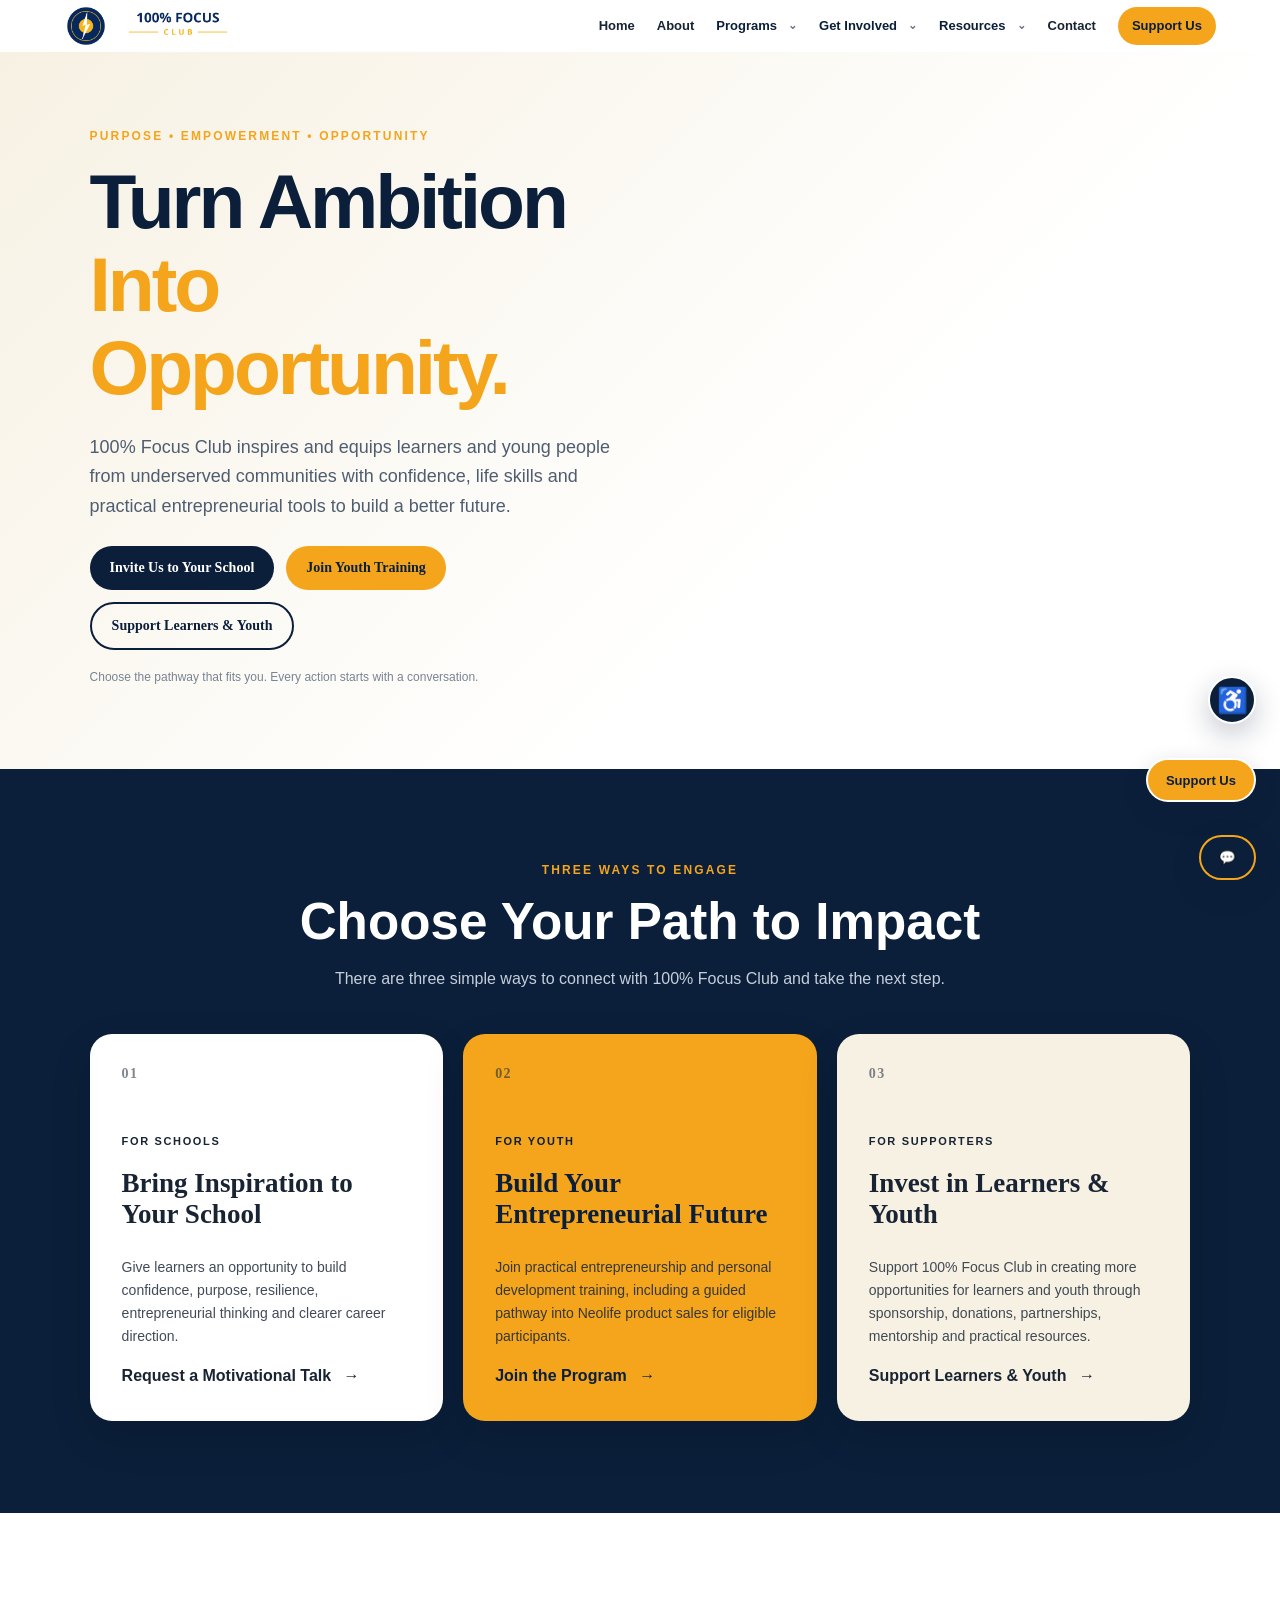
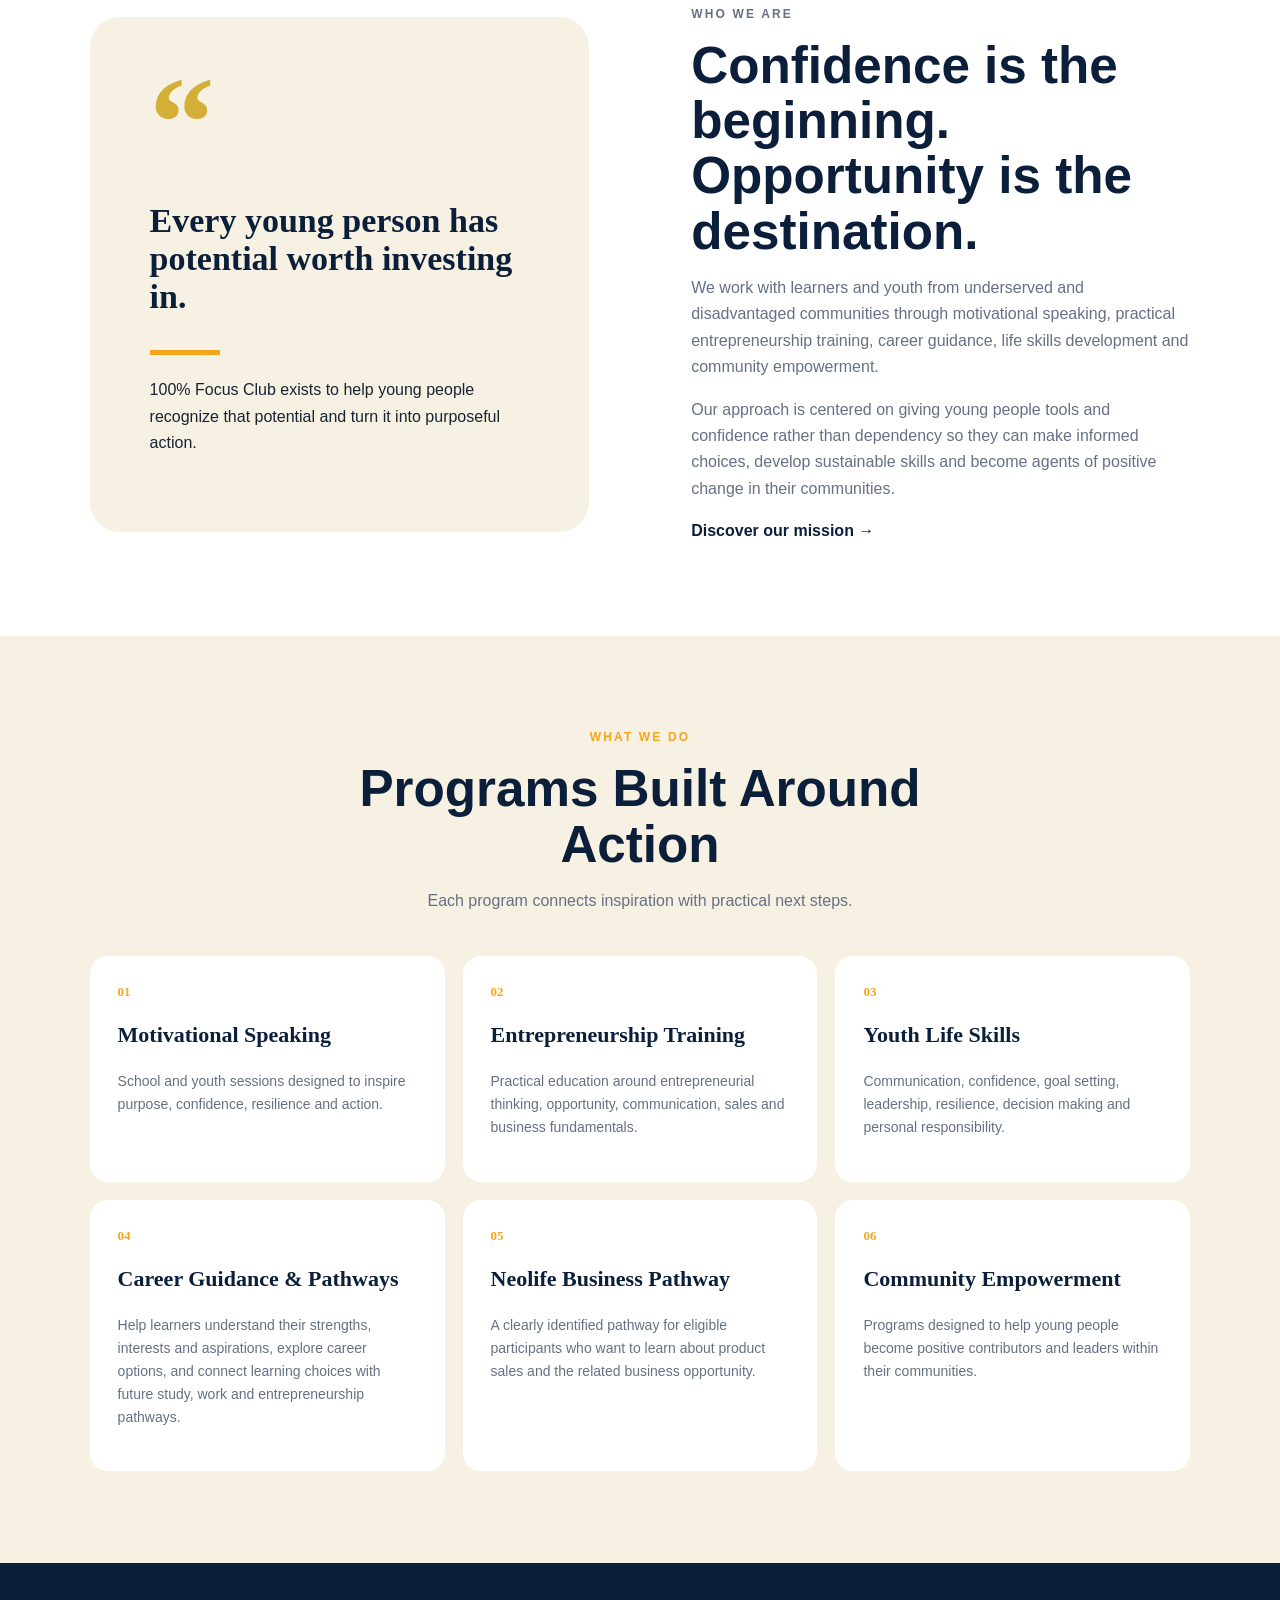
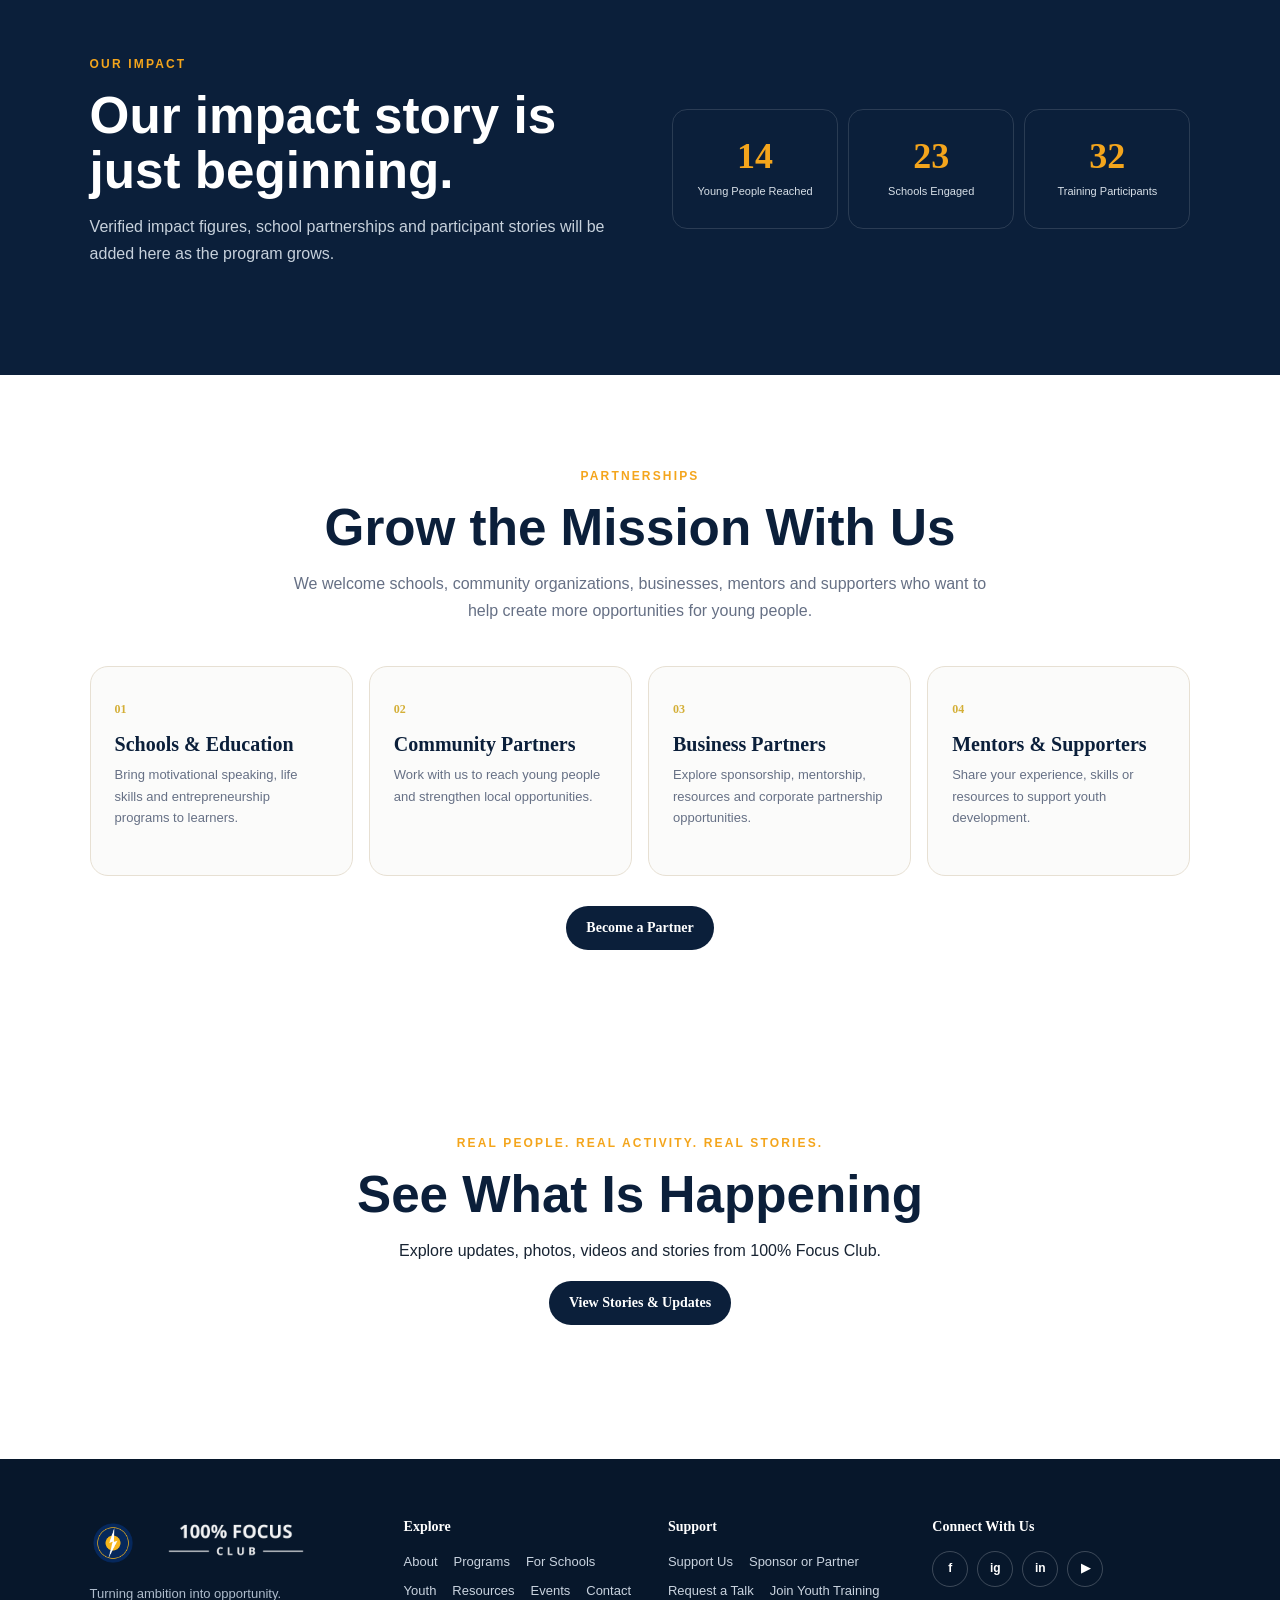
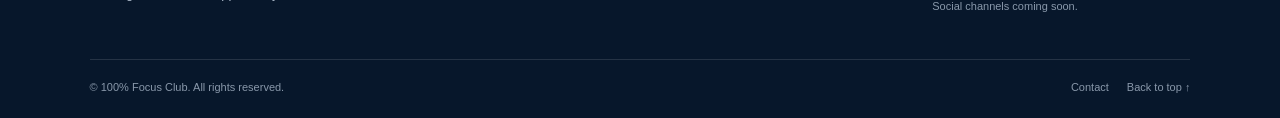
==== commit e5e63103: "Add Merchandise to Get Involved menu" ====
--- a/index.html
+++ b/index.html
@@ -1,4 +1,4 @@
-<!doctype html><html lang="en"><head><meta charset="utf-8"><meta name="viewport" content="width=device-width, initial-scale=1"><meta name="description" content="100% Focus Club inspires and equips learners and youth from underserved communities through motivational speaking, entrepreneurship training, career guidance, life skills and practical pathways to opportunity."><meta name="theme-color" content="#0B1F3A"><meta name="robots" content="index,follow"><link rel="canonical" href="https://100percentfocusclub.org/"><meta property="og:type" content="website"><meta property="og:site_name" content="100% Focus Club"><meta property="og:title" content="100% Focus Club | Youth Empowerment &amp; Entrepreneurship"><meta property="og:description" content="100% Focus Club inspires and equips learners and youth from underserved communities through motivational speaking, entrepreneurship training, career guidance, life skills and practical pathways to opportunity."><meta property="og:url" content="https://100percentfocusclub.org/"><meta property="og:image" content="https://100percentfocusclub.org/100_Focus_Club_Emblem_Transparent.png"><meta property="og:image:alt" content="100% Focus Club emblem"><meta name="twitter:card" content="summary"><meta name="twitter:title" content="100% Focus Club | Youth Empowerment &amp; Entrepreneurship"><meta name="twitter:description" content="100% Focus Club inspires and equips learners and youth from underserved communities through motivational speaking, entrepreneurship training, career guidance, life skills and practical pathways to opportunity."><meta name="twitter:image" content="https://100percentfocusclub.org/100_Focus_Club_Emblem_Transparent.png"><link rel="stylesheet" href="/styles.css"><link rel="icon" type="image/png" href="/100_Focus_Club_Emblem_Transparent.png"><link rel="apple-touch-icon" href="/100_Focus_Club_Emblem_Transparent.png"><title>100% Focus Club | Youth Empowerment & Entrepreneurship</title><script type="application/ld+json">{"@context":"https://schema.org","@graph":[{"@type":"Organization","@id":"https://100percentfocusclub.org/#organization","name":"100% Focus Club","url":"https://100percentfocusclub.org/","logo":"https://100percentfocusclub.org/100_Focus_Club_Emblem_Transparent.png","description":"100% Focus Club inspires and equips learners and youth from underserved communities through motivational speaking, entrepreneurship training, career guidance, life skills and practical pathways to opportunity."},{"@type":"WebSite","@id":"https://100percentfocusclub.org/#website","url":"https://100percentfocusclub.org/","name":"100% Focus Club","publisher":{"@id":"https://100percentfocusclub.org/#organization"}}]}</script></head><body><a class="skip-link" href="#main-content">Skip to main content</a><header class="site-header" id="top"><a class="brand" href="/" aria-label="100% Focus Club home"><img class="brand-emblem" src="/100_Focus_Club_Emblem_Transparent.png" alt="100% Focus Club emblem" /><span class="brand-wordmark"><img src="/100_Focus_Club_Wordmark_Transparent.png" alt="100% Focus Club" /></span></a><button class="menu-toggle" aria-label="Open navigation" aria-expanded="false">☰</button><nav class="nav" aria-label="Primary navigation"><a href="/">Home</a><a href="/about">About</a><details class="nav-dropdown"><summary>Programs</summary><div class="nav-dropdown-menu"><a href="/programs">All Programs</a><a href="/schools">For Schools</a><a href="/youth">Youth</a></div></details><details class="nav-dropdown"><summary>Get Involved</summary><div class="nav-dropdown-menu"><a href="/volunteer">Volunteer</a><a href="/support">Support Us</a><a href="/stories">Stories</a></div></details><details class="nav-dropdown"><summary>Resources</summary><div class="nav-dropdown-menu"><a href="/resources">Resources</a><a href="/events">Events</a></div></details><a href="/contact">Contact</a><a class="nav-support" href="/support">Support Us</a></nav></header><main id="main-content" tabindex="-1"><section class="hero">
+<!doctype html><html lang="en"><head><meta charset="utf-8"><meta name="viewport" content="width=device-width, initial-scale=1"><meta name="description" content="100% Focus Club inspires and equips learners and youth from underserved communities through motivational speaking, entrepreneurship training, career guidance, life skills and practical pathways to opportunity."><meta name="theme-color" content="#0B1F3A"><meta name="robots" content="index,follow"><link rel="canonical" href="https://100percentfocusclub.org/"><meta property="og:type" content="website"><meta property="og:site_name" content="100% Focus Club"><meta property="og:title" content="100% Focus Club | Youth Empowerment &amp; Entrepreneurship"><meta property="og:description" content="100% Focus Club inspires and equips learners and youth from underserved communities through motivational speaking, entrepreneurship training, career guidance, life skills and practical pathways to opportunity."><meta property="og:url" content="https://100percentfocusclub.org/"><meta property="og:image" content="https://100percentfocusclub.org/100_Focus_Club_Emblem_Transparent.png"><meta property="og:image:alt" content="100% Focus Club emblem"><meta name="twitter:card" content="summary"><meta name="twitter:title" content="100% Focus Club | Youth Empowerment &amp; Entrepreneurship"><meta name="twitter:description" content="100% Focus Club inspires and equips learners and youth from underserved communities through motivational speaking, entrepreneurship training, career guidance, life skills and practical pathways to opportunity."><meta name="twitter:image" content="https://100percentfocusclub.org/100_Focus_Club_Emblem_Transparent.png"><link rel="stylesheet" href="/styles.css"><link rel="icon" type="image/png" href="/100_Focus_Club_Emblem_Transparent.png"><link rel="apple-touch-icon" href="/100_Focus_Club_Emblem_Transparent.png"><title>100% Focus Club | Youth Empowerment & Entrepreneurship</title><script type="application/ld+json">{"@context":"https://schema.org","@graph":[{"@type":"Organization","@id":"https://100percentfocusclub.org/#organization","name":"100% Focus Club","url":"https://100percentfocusclub.org/","logo":"https://100percentfocusclub.org/100_Focus_Club_Emblem_Transparent.png","description":"100% Focus Club inspires and equips learners and youth from underserved communities through motivational speaking, entrepreneurship training, career guidance, life skills and practical pathways to opportunity."},{"@type":"WebSite","@id":"https://100percentfocusclub.org/#website","url":"https://100percentfocusclub.org/","name":"100% Focus Club","publisher":{"@id":"https://100percentfocusclub.org/#organization"}}]}</script></head><body><a class="skip-link" href="#main-content">Skip to main content</a><header class="site-header" id="top"><a class="brand" href="/" aria-label="100% Focus Club home"><img class="brand-emblem" src="/100_Focus_Club_Emblem_Transparent.png" alt="100% Focus Club emblem" /><span class="brand-wordmark"><img src="/100_Focus_Club_Wordmark_Transparent.png" alt="100% Focus Club" /></span></a><button class="menu-toggle" aria-label="Open navigation" aria-expanded="false">☰</button><nav class="nav" aria-label="Primary navigation"><a href="/">Home</a><a href="/about">About</a><details class="nav-dropdown"><summary>Programs</summary><div class="nav-dropdown-menu"><a href="/programs">All Programs</a><a href="/schools">For Schools</a><a href="/youth">Youth</a></div></details><details class="nav-dropdown"><summary>Get Involved</summary><div class="nav-dropdown-menu"><a href="/volunteer">Volunteer</a><a href="/support">Support Us</a><a href="/merchandise">Merchandise</a><a href="/stories">Stories</a></div></details><details class="nav-dropdown"><summary>Resources</summary><div class="nav-dropdown-menu"><a href="/resources">Resources</a><a href="/events">Events</a></div></details><a href="/contact">Contact</a><a class="nav-support" href="/support">Support Us</a></nav></header><main id="main-content" tabindex="-1"><section class="hero">
   <div class="hero-copy">
     <p class="eyebrow">PURPOSE • EMPOWERMENT • OPPORTUNITY</p>
     <h1>Turn Ambition<br><span>Into Opportunity.</span></h1>
--- a/styles.css
+++ b/styles.css
@@ -971,3 +971,67 @@
 /* Floating Support Us button should remain a visible branded control */
 .floating-support{background:var(--amber)!important;color:var(--navy)!important;border-radius:999px!important;padding:12px 18px!important;font-weight:800!important;box-shadow:0 8px 22px rgba(11,31,58,.18)!important;white-space:nowrap!important}
 .floating-support:hover{background:var(--gold)!important;color:var(--navy)!important}
+
+
+/* Final header/dropdown and floating-action polish */
+.nav-dropdown-menu{
+  background:#fff!important;
+  border:1px solid var(--line)!important;
+  box-shadow:0 14px 32px rgba(11,31,58,.12)!important;
+}
+.nav-dropdown-menu a:hover,
+.nav-dropdown-menu a.active{
+  background:var(--cream)!important;
+  color:var(--navy)!important;
+}
+.floating-support{
+  display:flex!important;
+  align-items:center!important;
+  justify-content:center!important;
+  position:fixed!important;
+  right:24px!important;
+  bottom:98px!important;
+  min-height:44px!important;
+  padding:12px 18px!important;
+  background:var(--amber)!important;
+  color:var(--navy)!important;
+  border:2px solid #fff!important;
+  border-radius:999px!important;
+  box-shadow:0 9px 24px rgba(11,31,58,.20)!important;
+  z-index:1190!important;
+}
+.chat-widget{
+  right:24px!important;
+  bottom:20px!important;
+  z-index:1200!important;
+}
+.accessibility-widget{
+  right:24px!important;
+  bottom:176px!important;
+  z-index:1180!important;
+}
+@media(max-width:850px){
+  .floating-support{right:16px!important;bottom:96px!important}
+  .chat-widget{right:16px!important;bottom:16px!important}
+  .accessibility-widget{right:16px!important;bottom:176px!important}
+}
+
+
+/* Merchandise catalog */
+.merchandise-section{background:#f9fafb}
+.merchandise-grid{display:grid;grid-template-columns:repeat(3,minmax(0,1fr));gap:22px;max-width:1180px;margin:0 auto}
+.merchandise-card{background:#fff;border:1px solid var(--line);border-radius:22px;overflow:hidden;box-shadow:var(--shadow);display:flex;flex-direction:column}
+.merchandise-image{aspect-ratio:4/3;background:var(--cream);display:grid;place-items:center;overflow:hidden}
+.merchandise-image img{width:100%;height:100%;object-fit:contain;display:block}
+.merchandise-copy{padding:24px;display:flex;flex-direction:column;align-items:flex-start;flex:1}
+.merchandise-copy .card-kicker{margin:0 0 8px;color:var(--gold)}
+.merchandise-copy h2{font:700 25px/1.15 Montserrat,Inter,Arial,sans-serif;color:var(--navy);margin:0 0 8px}
+.merchandise-copy>p:not(.card-kicker):not(.merchandise-price){font-size:14px;color:var(--muted);margin:0 0 20px}
+.merchandise-price{font:800 18px/1.2 Montserrat,Inter,Arial,sans-serif;color:var(--navy);margin:0 0 10px}
+.merchandise-copy .btn{margin-top:auto}
+.merchandise-empty{text-align:center;max-width:700px;margin:0 auto;padding:30px;background:#fff;border:1px solid var(--line);border-radius:18px;color:var(--muted)}
+.merchandise-note{max-width:1180px;margin:30px auto 0;padding:22px 24px;background:var(--navy);color:#fff;border-radius:18px;display:flex;align-items:center;gap:16px;flex-wrap:wrap}
+.merchandise-note strong{font:700 18px Montserrat}
+.merchandise-note span{color:#dbe2eb;flex:1 1 420px;font-size:14px}
+@media(max-width:900px){.merchandise-grid{grid-template-columns:repeat(2,minmax(0,1fr))}}
+@media(max-width:600px){.merchandise-grid{grid-template-columns:1fr}.merchandise-note{align-items:flex-start}.merchandise-note .btn{width:100%}}
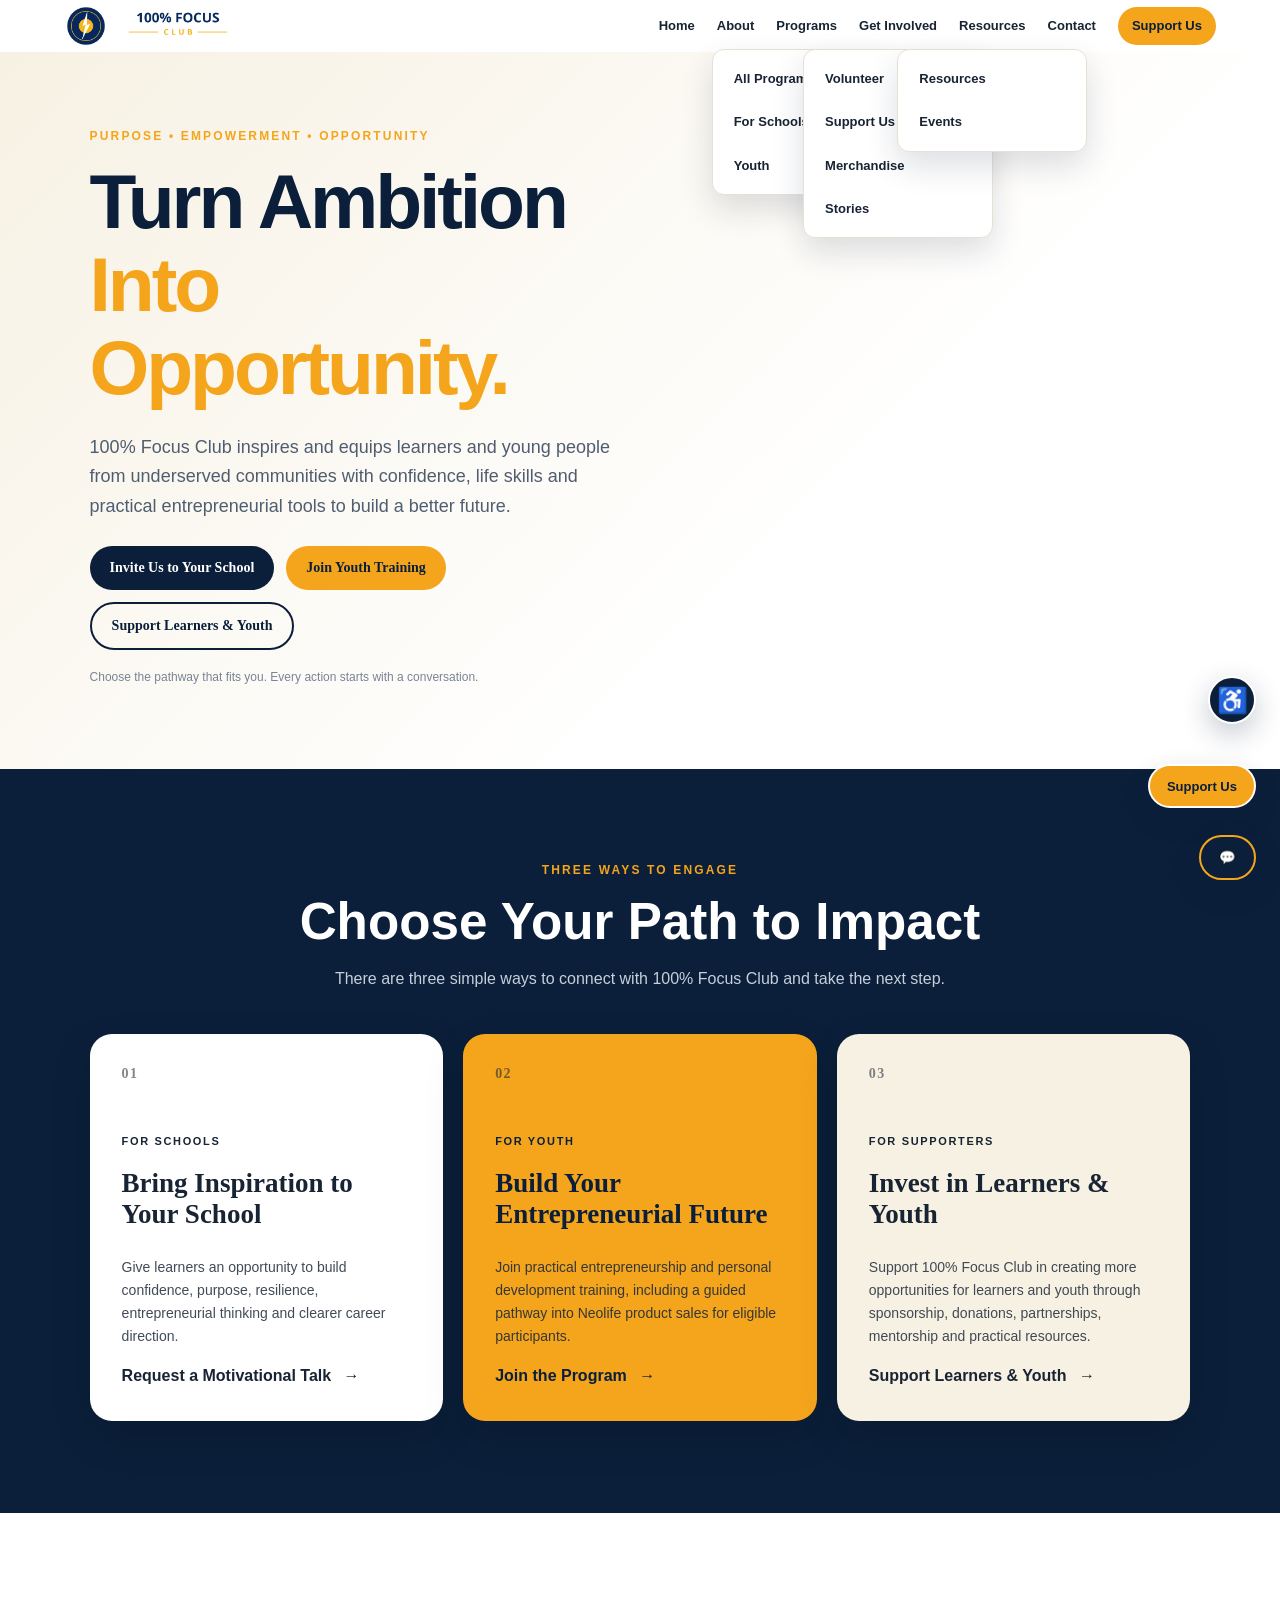
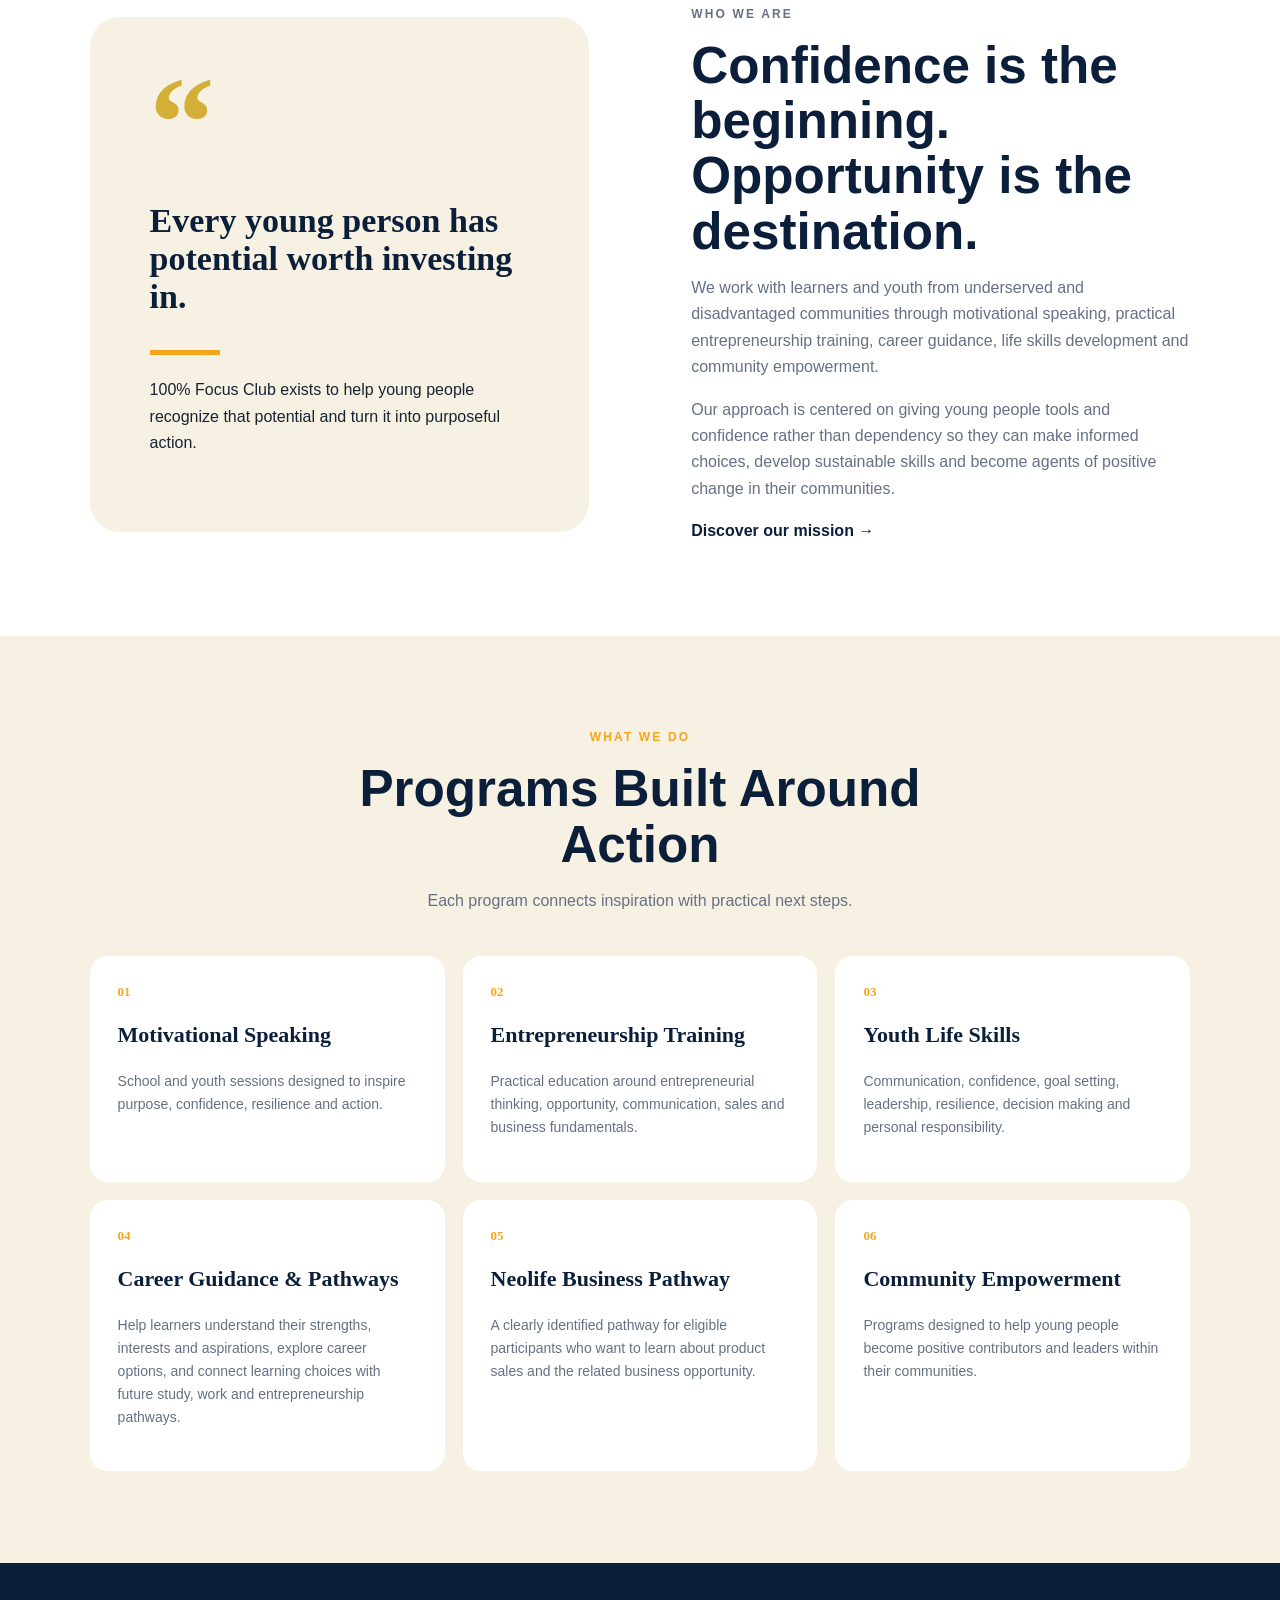
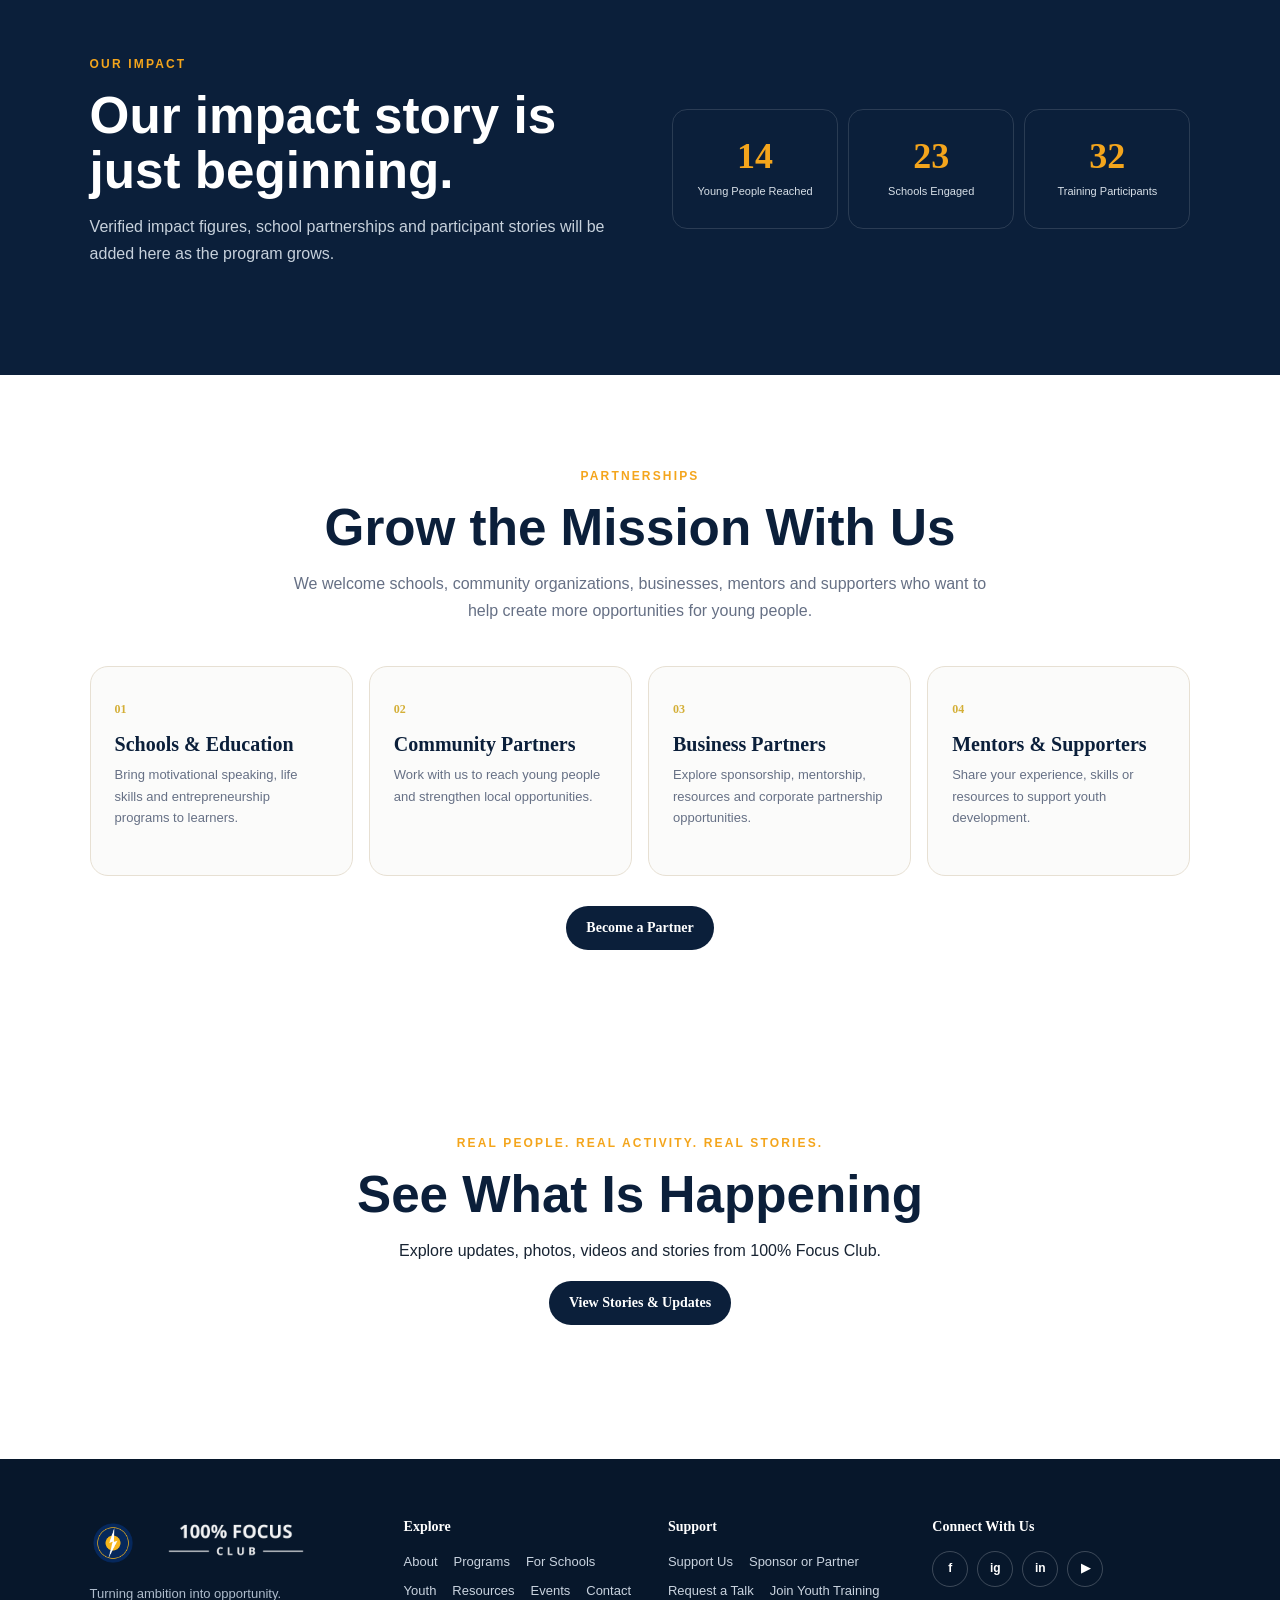
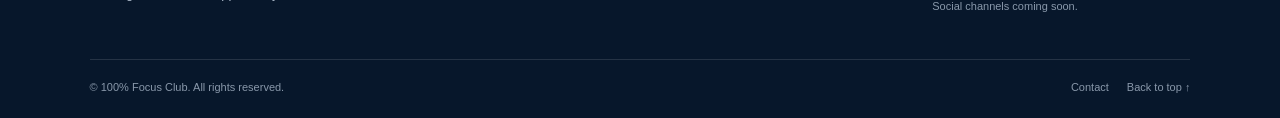
==== commit 96585331: "Make navigation dropdowns hover activated" ====
--- a/index.html
+++ b/index.html
@@ -1,4 +1,4 @@
-<!doctype html><html lang="en"><head><meta charset="utf-8"><meta name="viewport" content="width=device-width, initial-scale=1"><meta name="description" content="100% Focus Club inspires and equips learners and youth from underserved communities through motivational speaking, entrepreneurship training, career guidance, life skills and practical pathways to opportunity."><meta name="theme-color" content="#0B1F3A"><meta name="robots" content="index,follow"><link rel="canonical" href="https://100percentfocusclub.org/"><meta property="og:type" content="website"><meta property="og:site_name" content="100% Focus Club"><meta property="og:title" content="100% Focus Club | Youth Empowerment &amp; Entrepreneurship"><meta property="og:description" content="100% Focus Club inspires and equips learners and youth from underserved communities through motivational speaking, entrepreneurship training, career guidance, life skills and practical pathways to opportunity."><meta property="og:url" content="https://100percentfocusclub.org/"><meta property="og:image" content="https://100percentfocusclub.org/100_Focus_Club_Emblem_Transparent.png"><meta property="og:image:alt" content="100% Focus Club emblem"><meta name="twitter:card" content="summary"><meta name="twitter:title" content="100% Focus Club | Youth Empowerment &amp; Entrepreneurship"><meta name="twitter:description" content="100% Focus Club inspires and equips learners and youth from underserved communities through motivational speaking, entrepreneurship training, career guidance, life skills and practical pathways to opportunity."><meta name="twitter:image" content="https://100percentfocusclub.org/100_Focus_Club_Emblem_Transparent.png"><link rel="stylesheet" href="/styles.css"><link rel="icon" type="image/png" href="/100_Focus_Club_Emblem_Transparent.png"><link rel="apple-touch-icon" href="/100_Focus_Club_Emblem_Transparent.png"><title>100% Focus Club | Youth Empowerment & Entrepreneurship</title><script type="application/ld+json">{"@context":"https://schema.org","@graph":[{"@type":"Organization","@id":"https://100percentfocusclub.org/#organization","name":"100% Focus Club","url":"https://100percentfocusclub.org/","logo":"https://100percentfocusclub.org/100_Focus_Club_Emblem_Transparent.png","description":"100% Focus Club inspires and equips learners and youth from underserved communities through motivational speaking, entrepreneurship training, career guidance, life skills and practical pathways to opportunity."},{"@type":"WebSite","@id":"https://100percentfocusclub.org/#website","url":"https://100percentfocusclub.org/","name":"100% Focus Club","publisher":{"@id":"https://100percentfocusclub.org/#organization"}}]}</script></head><body><a class="skip-link" href="#main-content">Skip to main content</a><header class="site-header" id="top"><a class="brand" href="/" aria-label="100% Focus Club home"><img class="brand-emblem" src="/100_Focus_Club_Emblem_Transparent.png" alt="100% Focus Club emblem" /><span class="brand-wordmark"><img src="/100_Focus_Club_Wordmark_Transparent.png" alt="100% Focus Club" /></span></a><button class="menu-toggle" aria-label="Open navigation" aria-expanded="false">☰</button><nav class="nav" aria-label="Primary navigation"><a href="/">Home</a><a href="/about">About</a><details class="nav-dropdown"><summary>Programs</summary><div class="nav-dropdown-menu"><a href="/programs">All Programs</a><a href="/schools">For Schools</a><a href="/youth">Youth</a></div></details><details class="nav-dropdown"><summary>Get Involved</summary><div class="nav-dropdown-menu"><a href="/volunteer">Volunteer</a><a href="/support">Support Us</a><a href="/merchandise">Merchandise</a><a href="/stories">Stories</a></div></details><details class="nav-dropdown"><summary>Resources</summary><div class="nav-dropdown-menu"><a href="/resources">Resources</a><a href="/events">Events</a></div></details><a href="/contact">Contact</a><a class="nav-support" href="/support">Support Us</a></nav></header><main id="main-content" tabindex="-1"><section class="hero">
+<!doctype html><html lang="en"><head><meta charset="utf-8"><meta name="viewport" content="width=device-width, initial-scale=1"><meta name="description" content="100% Focus Club inspires and equips learners and youth from underserved communities through motivational speaking, entrepreneurship training, career guidance, life skills and practical pathways to opportunity."><meta name="theme-color" content="#0B1F3A"><meta name="robots" content="index,follow"><link rel="canonical" href="https://100percentfocusclub.org/"><meta property="og:type" content="website"><meta property="og:site_name" content="100% Focus Club"><meta property="og:title" content="100% Focus Club | Youth Empowerment &amp; Entrepreneurship"><meta property="og:description" content="100% Focus Club inspires and equips learners and youth from underserved communities through motivational speaking, entrepreneurship training, career guidance, life skills and practical pathways to opportunity."><meta property="og:url" content="https://100percentfocusclub.org/"><meta property="og:image" content="https://100percentfocusclub.org/100_Focus_Club_Emblem_Transparent.png"><meta property="og:image:alt" content="100% Focus Club emblem"><meta name="twitter:card" content="summary"><meta name="twitter:title" content="100% Focus Club | Youth Empowerment &amp; Entrepreneurship"><meta name="twitter:description" content="100% Focus Club inspires and equips learners and youth from underserved communities through motivational speaking, entrepreneurship training, career guidance, life skills and practical pathways to opportunity."><meta name="twitter:image" content="https://100percentfocusclub.org/100_Focus_Club_Emblem_Transparent.png"><link rel="stylesheet" href="/styles.css"><link rel="icon" type="image/png" href="/100_Focus_Club_Emblem_Transparent.png"><link rel="apple-touch-icon" href="/100_Focus_Club_Emblem_Transparent.png"><title>100% Focus Club | Youth Empowerment & Entrepreneurship</title><script type="application/ld+json">{"@context":"https://schema.org","@graph":[{"@type":"Organization","@id":"https://100percentfocusclub.org/#organization","name":"100% Focus Club","url":"https://100percentfocusclub.org/","logo":"https://100percentfocusclub.org/100_Focus_Club_Emblem_Transparent.png","description":"100% Focus Club inspires and equips learners and youth from underserved communities through motivational speaking, entrepreneurship training, career guidance, life skills and practical pathways to opportunity."},{"@type":"WebSite","@id":"https://100percentfocusclub.org/#website","url":"https://100percentfocusclub.org/","name":"100% Focus Club","publisher":{"@id":"https://100percentfocusclub.org/#organization"}}]}</script></head><body><a class="skip-link" href="#main-content">Skip to main content</a><header class="site-header" id="top"><a class="brand" href="/" aria-label="100% Focus Club home"><img class="brand-emblem" src="/100_Focus_Club_Emblem_Transparent.png" alt="100% Focus Club emblem" /><span class="brand-wordmark"><img src="/100_Focus_Club_Wordmark_Transparent.png" alt="100% Focus Club" /></span></a><button class="menu-toggle" aria-label="Open navigation" aria-expanded="false">☰</button><nav class="nav" aria-label="Primary navigation"><a href="/">Home</a><a href="/about">About</a><div class="nav-dropdown"><a class="nav-dropdown-trigger" href="/programs">Programs</a><div class="nav-dropdown-menu"><a href="/programs">All Programs</a><a href="/schools">For Schools</a><a href="/youth">Youth</a></div></div><div class="nav-dropdown"><a class="nav-dropdown-trigger" href="/support">Get Involved</a><div class="nav-dropdown-menu"><a href="/volunteer">Volunteer</a><a href="/support">Support Us</a><a href="/merchandise">Merchandise</a><a href="/stories">Stories</a></div></div><div class="nav-dropdown"><a class="nav-dropdown-trigger" href="/resources">Resources</a><div class="nav-dropdown-menu"><a href="/resources">Resources</a><a href="/events">Events</a></div></div><a href="/contact">Contact</a><a class="nav-support" href="/support">Support Us</a></nav></header><main id="main-content" tabindex="-1"><section class="hero">
   <div class="hero-copy">
     <p class="eyebrow">PURPOSE • EMPOWERMENT • OPPORTUNITY</p>
     <h1>Turn Ambition<br><span>Into Opportunity.</span></h1>
--- a/styles.css
+++ b/styles.css
@@ -1035,3 +1035,42 @@
 .merchandise-note span{color:#dbe2eb;flex:1 1 420px;font-size:14px}
 @media(max-width:900px){.merchandise-grid{grid-template-columns:repeat(2,minmax(0,1fr))}}
 @media(max-width:600px){.merchandise-grid{grid-template-columns:1fr}.merchandise-note{align-items:flex-start}.merchandise-note .btn{width:100%}}
+
+
+/* Professional dropdowns: subtle white panel with shadow on desktop */
+.nav-dropdown-menu{background:#fff!important;border:1px solid var(--line)!important;border-radius:12px!important;box-shadow:0 14px 32px rgba(11,31,58,.14)!important}
+.nav-dropdown-menu a.active{background:var(--cream);color:var(--navy);font-weight:800}
+.nav-dropdown>summary.active{color:var(--navy)!important}
+.nav-dropdown>summary.active::after{color:var(--amber)}
+/* Floating Support Us: distinct amber action between accessibility and chat */
+.floating-support{
+  display:flex!important;
+  position:fixed!important;
+  right:24px!important;
+  bottom:92px!important;
+  z-index:1190!important;
+  background:var(--amber)!important;
+  color:var(--navy)!important;
+  border:2px solid #fff!important;
+  box-shadow:0 10px 26px rgba(11,31,58,.20)!important;
+  padding:11px 17px!important;
+  border-radius:999px!important;
+  font-weight:800!important;
+  white-space:nowrap!important;
+}
+.merch-lightbox{position:fixed;inset:0;display:none;align-items:center;justify-content:center;z-index:5000;padding:28px}
+.merch-lightbox.open{display:flex}
+.merch-lightbox-backdrop{position:absolute;inset:0;background:rgba(7,23,43,.78)}
+.merch-lightbox-panel{position:relative;z-index:1;width:min(92vw,900px);height:min(88vh,760px);background:#fff;border-radius:22px;padding:22px;display:flex;flex-direction:column;box-shadow:0 24px 70px rgba(0,0,0,.3)}
+.merch-lightbox-close{position:absolute;right:14px;top:10px;width:40px;height:40px;border:0;border-radius:50%;background:var(--navy);color:#fff;font-size:26px;cursor:pointer;z-index:2}
+.merch-lightbox-stage{flex:1;min-height:0;display:grid;place-items:center;overflow:auto;background:var(--cream);border-radius:14px;padding:20px}
+.merch-lightbox-stage img{max-width:100%;max-height:100%;width:auto;height:auto;object-fit:contain;transform-origin:center;transition:transform .15s ease;cursor:zoom-in}
+.merch-lightbox-controls{display:flex;justify-content:center;gap:8px;padding-top:14px}
+.merch-lightbox-controls button{min-width:44px;height:40px;border:1px solid var(--line);border-radius:10px;background:#fff;color:var(--navy);font-weight:800;cursor:pointer}
+.merch-lightbox-controls button:hover{background:var(--cream)}
+.merch-lightbox-open{overflow:hidden}
+@media(max-width:850px){
+  .floating-support{right:16px!important;bottom:92px!important}
+  .merch-lightbox{padding:14px}
+  .merch-lightbox-panel{width:96vw;height:88vh;padding:14px}
+}
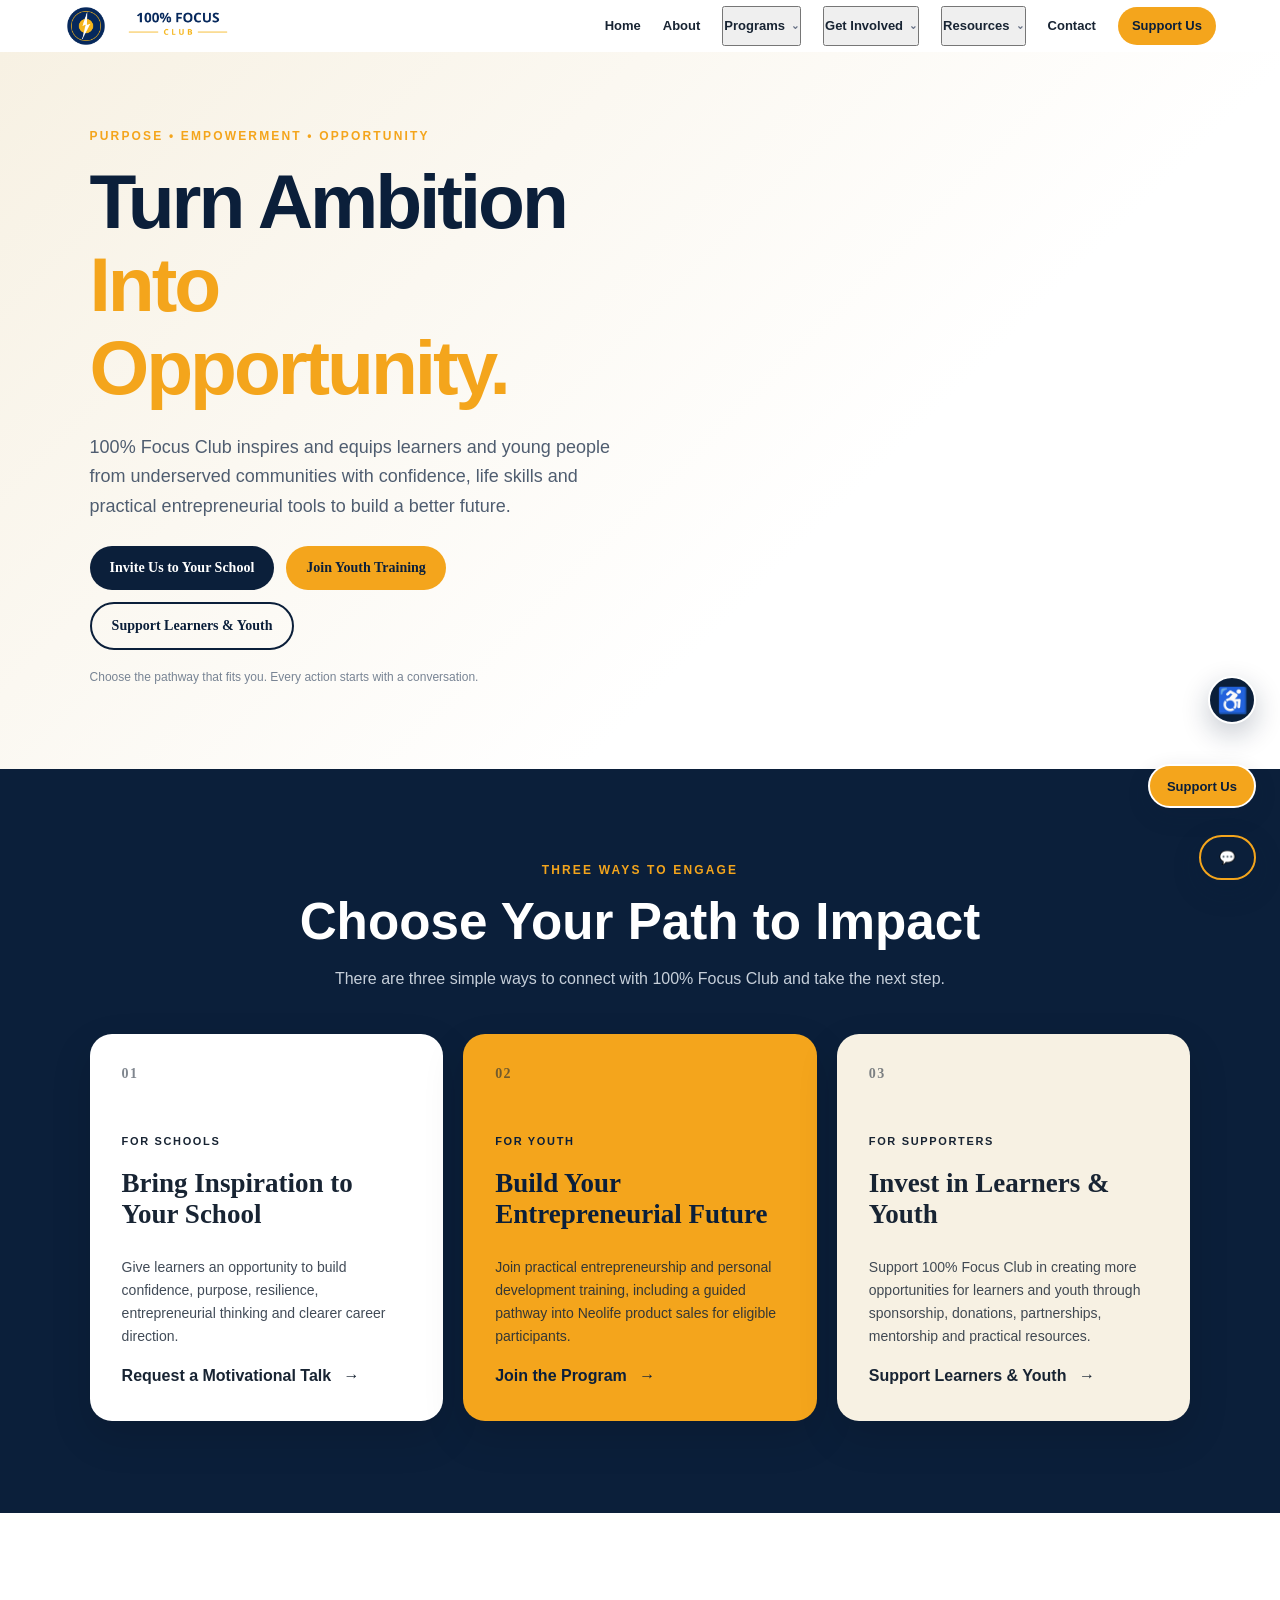
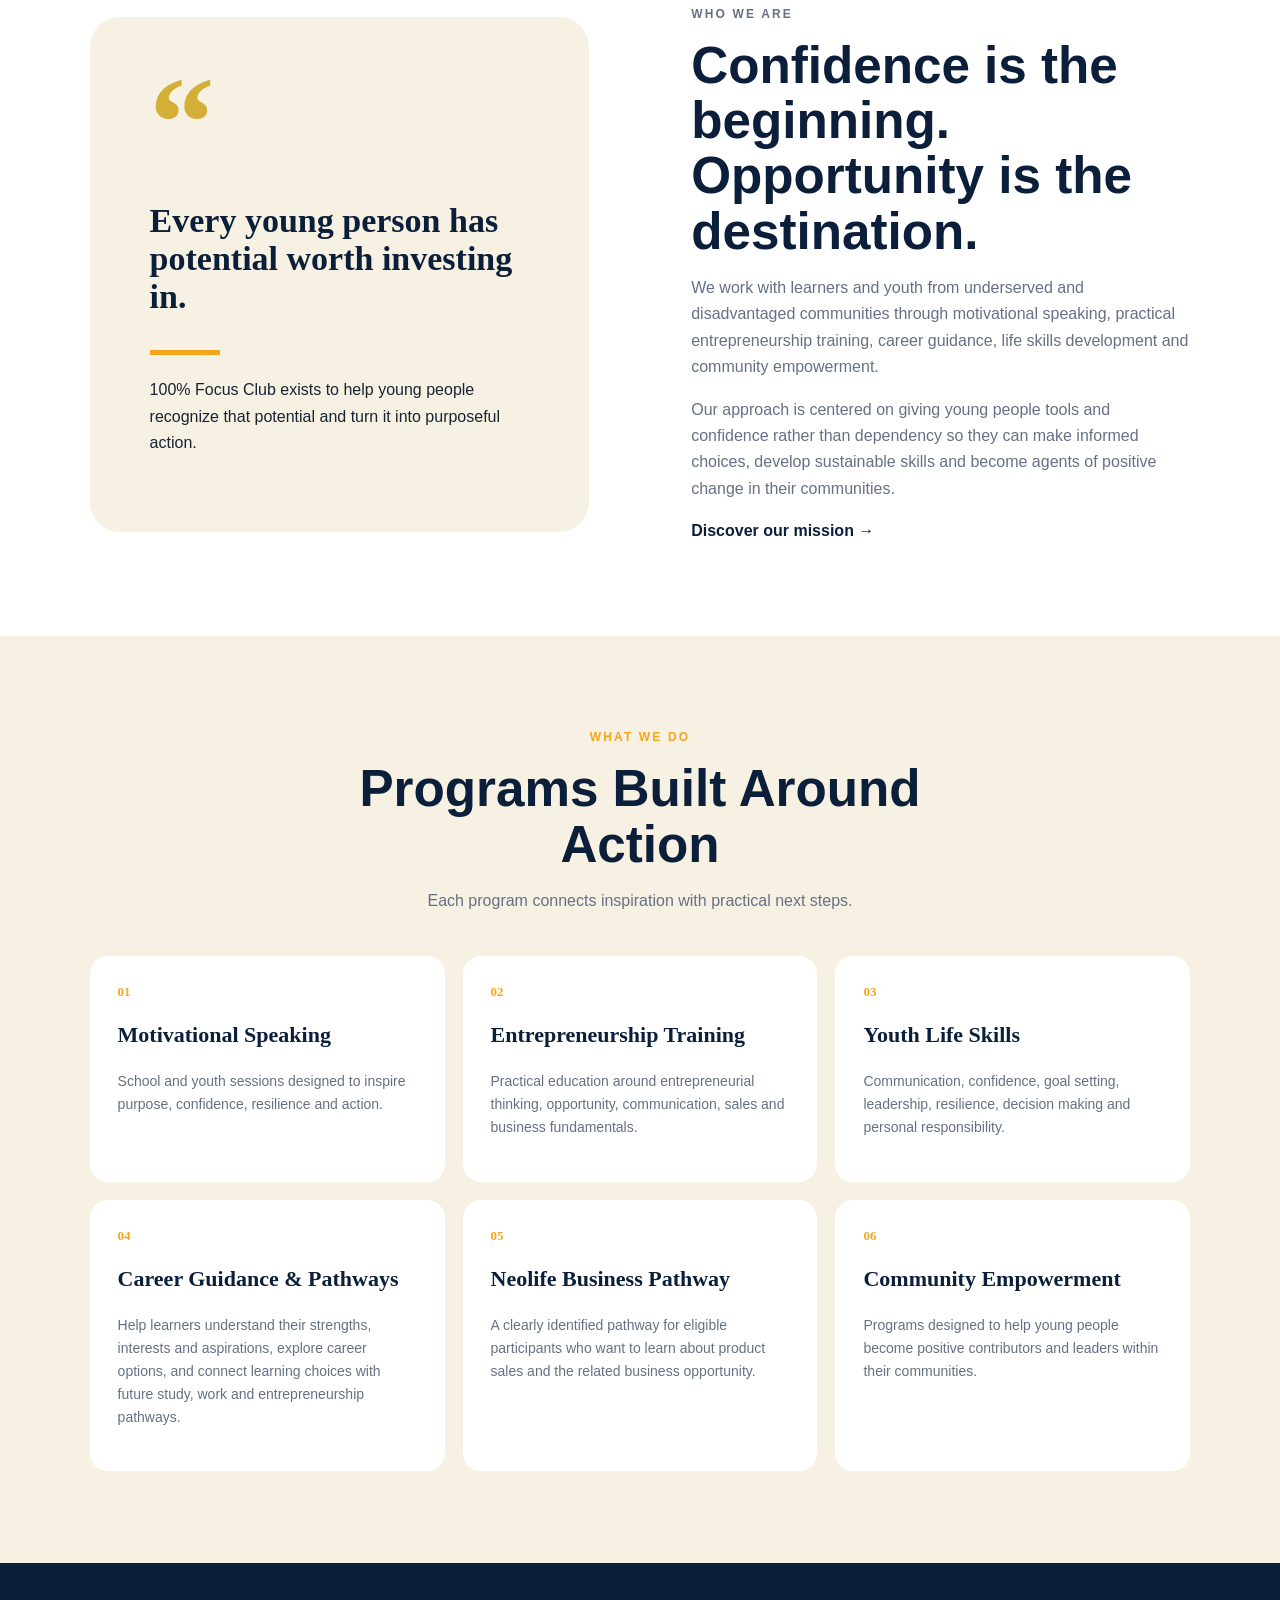
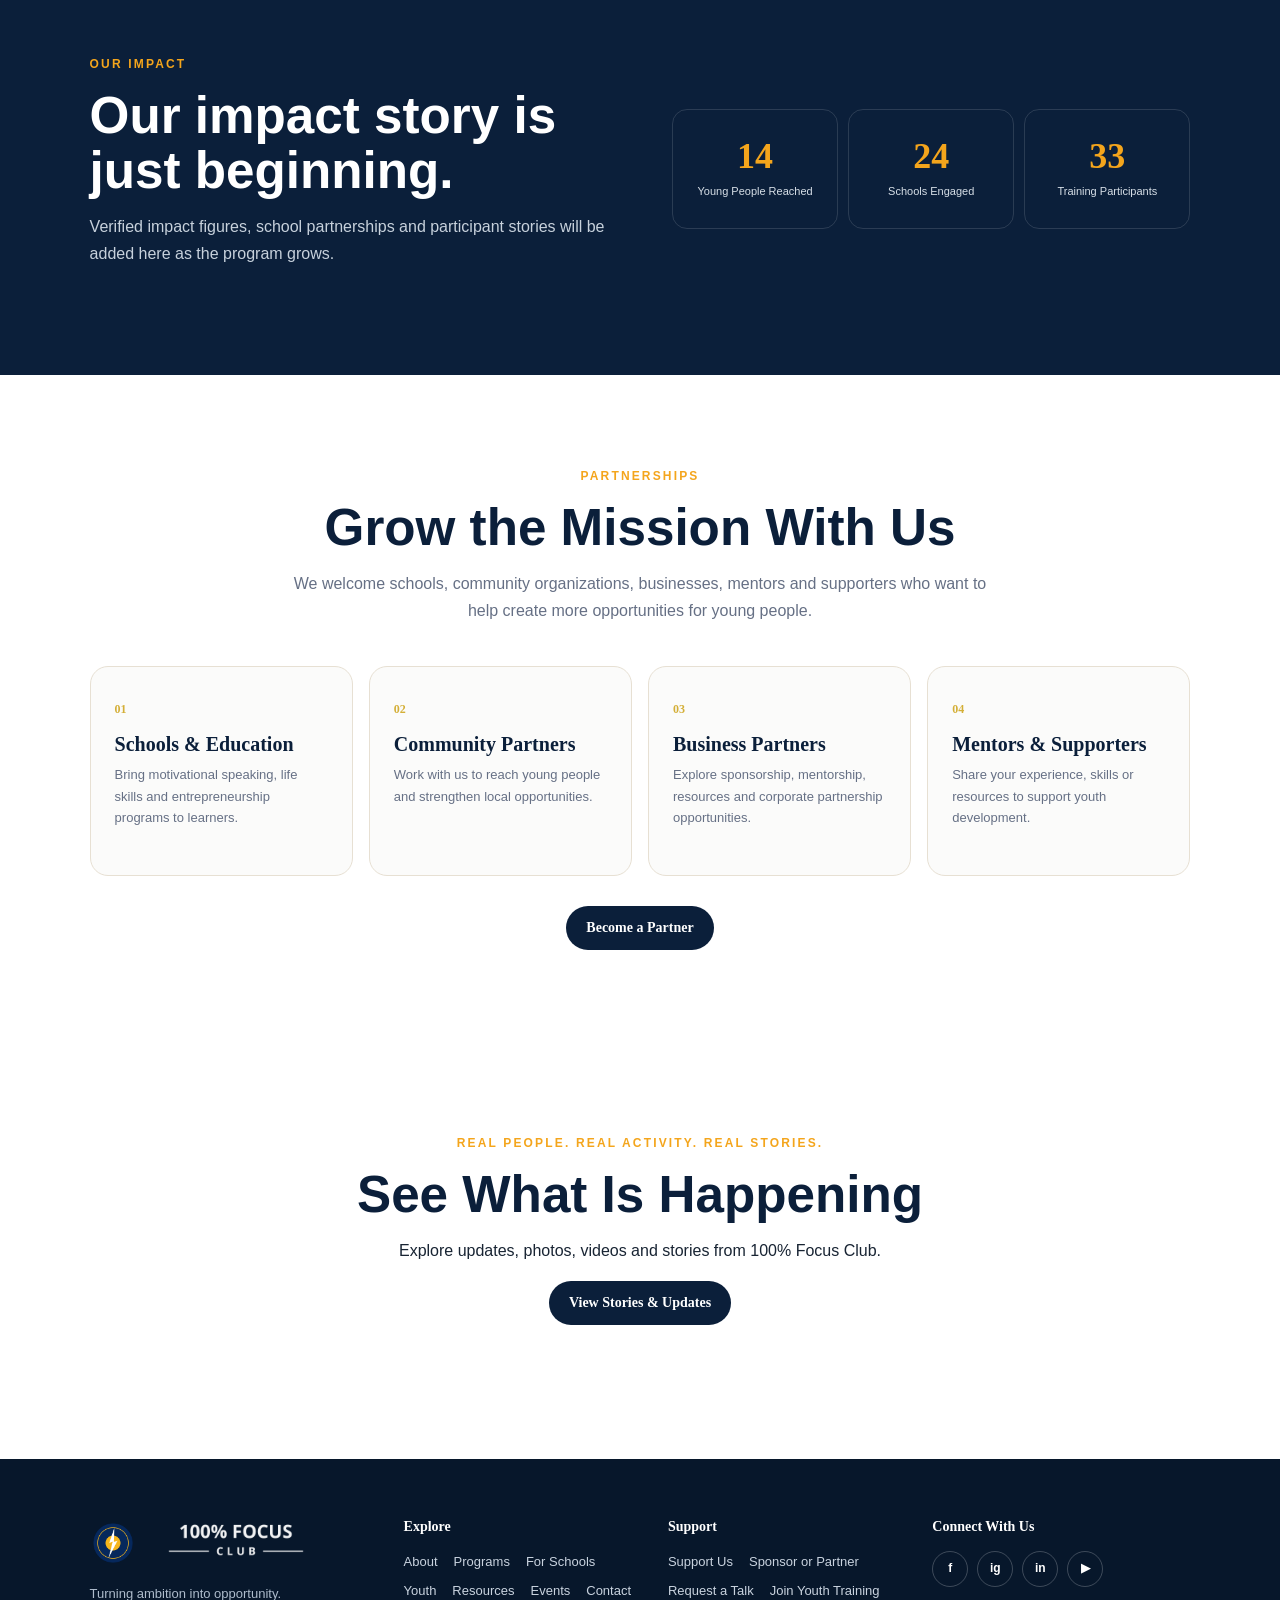
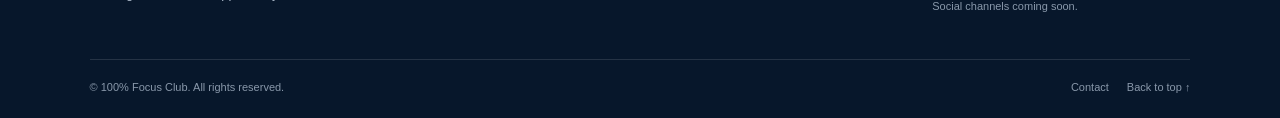
==== commit d2d3c889: "Make header dropdowns click-controlled and tidy" ====
--- a/index.html
+++ b/index.html
@@ -1,4 +1,4 @@
-<!doctype html><html lang="en"><head><meta charset="utf-8"><meta name="viewport" content="width=device-width, initial-scale=1"><meta name="description" content="100% Focus Club inspires and equips learners and youth from underserved communities through motivational speaking, entrepreneurship training, career guidance, life skills and practical pathways to opportunity."><meta name="theme-color" content="#0B1F3A"><meta name="robots" content="index,follow"><link rel="canonical" href="https://100percentfocusclub.org/"><meta property="og:type" content="website"><meta property="og:site_name" content="100% Focus Club"><meta property="og:title" content="100% Focus Club | Youth Empowerment &amp; Entrepreneurship"><meta property="og:description" content="100% Focus Club inspires and equips learners and youth from underserved communities through motivational speaking, entrepreneurship training, career guidance, life skills and practical pathways to opportunity."><meta property="og:url" content="https://100percentfocusclub.org/"><meta property="og:image" content="https://100percentfocusclub.org/100_Focus_Club_Emblem_Transparent.png"><meta property="og:image:alt" content="100% Focus Club emblem"><meta name="twitter:card" content="summary"><meta name="twitter:title" content="100% Focus Club | Youth Empowerment &amp; Entrepreneurship"><meta name="twitter:description" content="100% Focus Club inspires and equips learners and youth from underserved communities through motivational speaking, entrepreneurship training, career guidance, life skills and practical pathways to opportunity."><meta name="twitter:image" content="https://100percentfocusclub.org/100_Focus_Club_Emblem_Transparent.png"><link rel="stylesheet" href="/styles.css"><link rel="icon" type="image/png" href="/100_Focus_Club_Emblem_Transparent.png"><link rel="apple-touch-icon" href="/100_Focus_Club_Emblem_Transparent.png"><title>100% Focus Club | Youth Empowerment & Entrepreneurship</title><script type="application/ld+json">{"@context":"https://schema.org","@graph":[{"@type":"Organization","@id":"https://100percentfocusclub.org/#organization","name":"100% Focus Club","url":"https://100percentfocusclub.org/","logo":"https://100percentfocusclub.org/100_Focus_Club_Emblem_Transparent.png","description":"100% Focus Club inspires and equips learners and youth from underserved communities through motivational speaking, entrepreneurship training, career guidance, life skills and practical pathways to opportunity."},{"@type":"WebSite","@id":"https://100percentfocusclub.org/#website","url":"https://100percentfocusclub.org/","name":"100% Focus Club","publisher":{"@id":"https://100percentfocusclub.org/#organization"}}]}</script></head><body><a class="skip-link" href="#main-content">Skip to main content</a><header class="site-header" id="top"><a class="brand" href="/" aria-label="100% Focus Club home"><img class="brand-emblem" src="/100_Focus_Club_Emblem_Transparent.png" alt="100% Focus Club emblem" /><span class="brand-wordmark"><img src="/100_Focus_Club_Wordmark_Transparent.png" alt="100% Focus Club" /></span></a><button class="menu-toggle" aria-label="Open navigation" aria-expanded="false">☰</button><nav class="nav" aria-label="Primary navigation"><a href="/">Home</a><a href="/about">About</a><div class="nav-dropdown"><a class="nav-dropdown-trigger" href="/programs">Programs</a><div class="nav-dropdown-menu"><a href="/programs">All Programs</a><a href="/schools">For Schools</a><a href="/youth">Youth</a></div></div><div class="nav-dropdown"><a class="nav-dropdown-trigger" href="/support">Get Involved</a><div class="nav-dropdown-menu"><a href="/volunteer">Volunteer</a><a href="/support">Support Us</a><a href="/merchandise">Merchandise</a><a href="/stories">Stories</a></div></div><div class="nav-dropdown"><a class="nav-dropdown-trigger" href="/resources">Resources</a><div class="nav-dropdown-menu"><a href="/resources">Resources</a><a href="/events">Events</a></div></div><a href="/contact">Contact</a><a class="nav-support" href="/support">Support Us</a></nav></header><main id="main-content" tabindex="-1"><section class="hero">
+<!doctype html><html lang="en"><head><meta charset="utf-8"><meta name="viewport" content="width=device-width, initial-scale=1"><meta name="description" content="100% Focus Club inspires and equips learners and youth from underserved communities through motivational speaking, entrepreneurship training, career guidance, life skills and practical pathways to opportunity."><meta name="theme-color" content="#0B1F3A"><meta name="robots" content="index,follow"><link rel="canonical" href="https://100percentfocusclub.org/"><meta property="og:type" content="website"><meta property="og:site_name" content="100% Focus Club"><meta property="og:title" content="100% Focus Club | Youth Empowerment &amp; Entrepreneurship"><meta property="og:description" content="100% Focus Club inspires and equips learners and youth from underserved communities through motivational speaking, entrepreneurship training, career guidance, life skills and practical pathways to opportunity."><meta property="og:url" content="https://100percentfocusclub.org/"><meta property="og:image" content="https://100percentfocusclub.org/100_Focus_Club_Emblem_Transparent.png"><meta property="og:image:alt" content="100% Focus Club emblem"><meta name="twitter:card" content="summary"><meta name="twitter:title" content="100% Focus Club | Youth Empowerment &amp; Entrepreneurship"><meta name="twitter:description" content="100% Focus Club inspires and equips learners and youth from underserved communities through motivational speaking, entrepreneurship training, career guidance, life skills and practical pathways to opportunity."><meta name="twitter:image" content="https://100percentfocusclub.org/100_Focus_Club_Emblem_Transparent.png"><link rel="stylesheet" href="/styles.css"><link rel="icon" type="image/png" href="/100_Focus_Club_Emblem_Transparent.png"><link rel="apple-touch-icon" href="/100_Focus_Club_Emblem_Transparent.png"><title>100% Focus Club | Youth Empowerment & Entrepreneurship</title><script type="application/ld+json">{"@context":"https://schema.org","@graph":[{"@type":"Organization","@id":"https://100percentfocusclub.org/#organization","name":"100% Focus Club","url":"https://100percentfocusclub.org/","logo":"https://100percentfocusclub.org/100_Focus_Club_Emblem_Transparent.png","description":"100% Focus Club inspires and equips learners and youth from underserved communities through motivational speaking, entrepreneurship training, career guidance, life skills and practical pathways to opportunity."},{"@type":"WebSite","@id":"https://100percentfocusclub.org/#website","url":"https://100percentfocusclub.org/","name":"100% Focus Club","publisher":{"@id":"https://100percentfocusclub.org/#organization"}}]}</script></head><body><a class="skip-link" href="#main-content">Skip to main content</a><header class="site-header" id="top"><a class="brand" href="/" aria-label="100% Focus Club home"><img class="brand-emblem" src="/100_Focus_Club_Emblem_Transparent.png" alt="100% Focus Club emblem" /><span class="brand-wordmark"><img src="/100_Focus_Club_Wordmark_Transparent.png" alt="100% Focus Club" /></span></a><button class="menu-toggle" aria-label="Open navigation" aria-expanded="false">☰</button><nav class="nav" aria-label="Primary navigation"><a href="/">Home</a><a href="/about">About</a><div class="nav-dropdown"><button type="button" class="nav-dropdown-trigger" aria-expanded="false">Programs</button><div class="nav-dropdown-menu"><a href="/programs">All Programs</a><a href="/schools">For Schools</a><a href="/youth">Youth</a></div></div><div class="nav-dropdown"><button type="button" class="nav-dropdown-trigger" aria-expanded="false">Get Involved</button><div class="nav-dropdown-menu"><a href="/volunteer">Volunteer</a><a href="/support">Support Us</a><a href="/merchandise">Merchandise</a><a href="/stories">Stories</a></div></div><div class="nav-dropdown"><button type="button" class="nav-dropdown-trigger" aria-expanded="false">Resources</button><div class="nav-dropdown-menu"><a href="/resources">Resources</a><a href="/events">Events</a></div></div><a href="/contact">Contact</a><a class="nav-support" href="/support">Support Us</a></nav></header><main id="main-content" tabindex="-1"><section class="hero">
   <div class="hero-copy">
     <p class="eyebrow">PURPOSE • EMPOWERMENT • OPPORTUNITY</p>
     <h1>Turn Ambition<br><span>Into Opportunity.</span></h1>
--- a/styles.css
+++ b/styles.css
@@ -1074,3 +1074,189 @@
   .merch-lightbox{padding:14px}
   .merch-lightbox-panel{width:96vw;height:88vh;padding:14px}
 }
+
+
+/* Professional navigation dropdowns: hover on desktop, tap on touch devices */
+.nav-dropdown{position:relative;display:flex;align-items:center;height:100%}
+.nav-dropdown-trigger{display:inline-flex!important;align-items:center;gap:6px;white-space:nowrap}
+.nav-dropdown-trigger::after{content:"⌄";font-size:11px;color:var(--muted);transition:transform .15s ease}
+.nav-dropdown:hover .nav-dropdown-trigger::after,
+.nav-dropdown:focus-within .nav-dropdown-trigger::after{transform:rotate(180deg);color:var(--amber)}
+.nav-dropdown-menu{
+  position:absolute;
+  top:calc(100% + 8px);
+  left:50%;
+  transform:translateX(-50%) translateY(-4px);
+  min-width:200px;
+  padding:8px;
+  background:#fff;
+  border:1px solid var(--line);
+  border-radius:14px;
+  box-shadow:0 16px 36px rgba(11,31,58,.14);
+  display:flex;
+  flex-direction:column;
+  gap:2px;
+  opacity:0;
+  visibility:hidden;
+  pointer-events:none;
+  transition:opacity .15s ease,transform .15s ease,visibility .15s ease;
+  z-index:100;
+}
+.nav-dropdown:hover .nav-dropdown-menu,
+.nav-dropdown:focus-within .nav-dropdown-menu{
+  opacity:1;
+  visibility:visible;
+  pointer-events:auto;
+  transform:translateX(-50%) translateY(0);
+}
+.nav-dropdown-menu a{
+  display:block!important;
+  padding:10px 13px;
+  border-radius:9px;
+  white-space:nowrap;
+  font-size:13px;
+}
+.nav-dropdown-menu a:hover{background:var(--cream);color:var(--navy)}
+.nav-dropdown:has(.nav-dropdown-menu a.active)>.nav-dropdown-trigger{
+  color:var(--navy);
+  font-weight:800;
+}
+.nav-dropdown:has(.nav-dropdown-menu a.active)>.nav-dropdown-trigger::after{color:var(--amber)}
+/* Floating Support Us stays a visible amber action between accessibility and chat */
+.floating-support{
+  display:flex!important;
+  background:var(--amber)!important;
+  color:var(--navy)!important;
+  border-radius:999px!important;
+  padding:11px 17px!important;
+  box-shadow:0 8px 22px rgba(11,31,58,.16)!important;
+  font-weight:800!important;
+}
+
+/* Touch/mobile navigation can use tap; desktop uses hover */
+@media(max-width:850px){
+  .nav-dropdown{display:block;width:100%;height:auto}
+  .nav-dropdown-trigger{width:100%;justify-content:space-between;padding:10px 0;font-size:12px}
+  .nav-dropdown-menu{
+    position:static;
+    transform:none;
+    min-width:0;
+    width:100%;
+    margin:0 0 4px;
+    padding:4px 0 4px 14px;
+    border:0;
+    border-left:2px solid var(--amber);
+    border-radius:0;
+    box-shadow:none;
+    background:transparent;
+    opacity:1;
+    visibility:visible;
+    pointer-events:auto;
+    display:none;
+  }
+  .nav-dropdown:focus-within .nav-dropdown-menu,
+  .nav-dropdown:hover .nav-dropdown-menu{display:flex}
+  .nav-dropdown-menu a{padding:9px 10px}
+  .floating-support{right:16px!important;bottom:92px!important}
+}
+
+
+/* Dropdown behavior: open on click, close immediately after selecting an item */
+.nav-dropdown .nav-dropdown-menu{display:none!important}
+.nav-dropdown[open] .nav-dropdown-menu{display:flex!important}
+.nav-dropdown:hover .nav-dropdown-menu,
+.nav-dropdown:focus-within .nav-dropdown-menu{display:none!important}
+.nav-dropdown[open]:hover .nav-dropdown-menu,
+.nav-dropdown[open]:focus-within .nav-dropdown-menu{display:flex!important}
+
+
+/* Final dropdown navigation: clean hover menus on desktop, no persistent parent highlight */
+@media(min-width:851px){
+  .nav-dropdown{position:relative;display:flex;align-items:center;height:100%}
+  .nav-dropdown-trigger{
+    display:inline-flex!important;
+    align-items:center;
+    gap:6px;
+    padding:7px 0!important;
+    color:inherit!important;
+    font:inherit;
+    white-space:nowrap;
+  }
+  .nav-dropdown-trigger::after{
+    content:"⌄";
+    font-size:10px;
+    color:var(--muted);
+    transition:transform .15s ease;
+  }
+  .nav-dropdown:hover .nav-dropdown-trigger::after,
+  .nav-dropdown:focus-within .nav-dropdown-trigger::after{
+    transform:rotate(180deg);
+    color:var(--amber);
+  }
+  .nav-dropdown-menu{
+    display:none!important;
+    position:absolute!important;
+    top:calc(100% + 8px)!important;
+    left:50%!important;
+    transform:translateX(-50%)!important;
+    min-width:190px!important;
+    padding:8px!important;
+    background:#fff!important;
+    border:1px solid var(--line)!important;
+    border-radius:12px!important;
+    box-shadow:0 12px 30px rgba(11,31,58,.12)!important;
+    flex-direction:column!important;
+    gap:2px!important;
+    z-index:100!important;
+  }
+  .nav-dropdown:hover .nav-dropdown-menu,
+  .nav-dropdown:focus-within .nav-dropdown-menu{
+    display:flex!important;
+  }
+  .nav-dropdown-menu a{
+    display:block;
+    padding:9px 12px!important;
+    border-radius:8px;
+    font-size:13px!important;
+    white-space:nowrap;
+  }
+  .nav-dropdown-menu a:hover{
+    background:var(--cream)!important;
+    color:var(--navy)!important;
+  }
+  /* A child page is active; do not keep the dropdown parent highlighted. */
+  .nav-dropdown:has(.nav-dropdown-menu a.active)>.nav-dropdown-trigger{
+    color:inherit!important;
+    font-weight:600!important;
+  }
+}
+@media(max-width:850px){
+  .nav-dropdown{display:block;width:100%;height:auto}
+  .nav-dropdown-trigger{
+    display:flex!important;
+    width:100%;
+    justify-content:space-between;
+    align-items:center;
+    padding:10px 0!important;
+  }
+  .nav-dropdown-menu{
+    display:none!important;
+    position:static!important;
+    transform:none!important;
+    min-width:0!important;
+    margin:2px 0 6px!important;
+    padding:5px 0 5px 12px!important;
+    background:transparent!important;
+    border:0!important;
+    border-left:2px solid var(--amber)!important;
+    border-radius:0!important;
+    box-shadow:none!important;
+  }
+  .nav-dropdown:hover .nav-dropdown-menu,
+  .nav-dropdown:focus-within .nav-dropdown-menu{
+    display:flex!important;
+    flex-direction:column!important;
+  }
+}
+
+/* Clicking a dropdown destination navigates normally and closes the menu. */
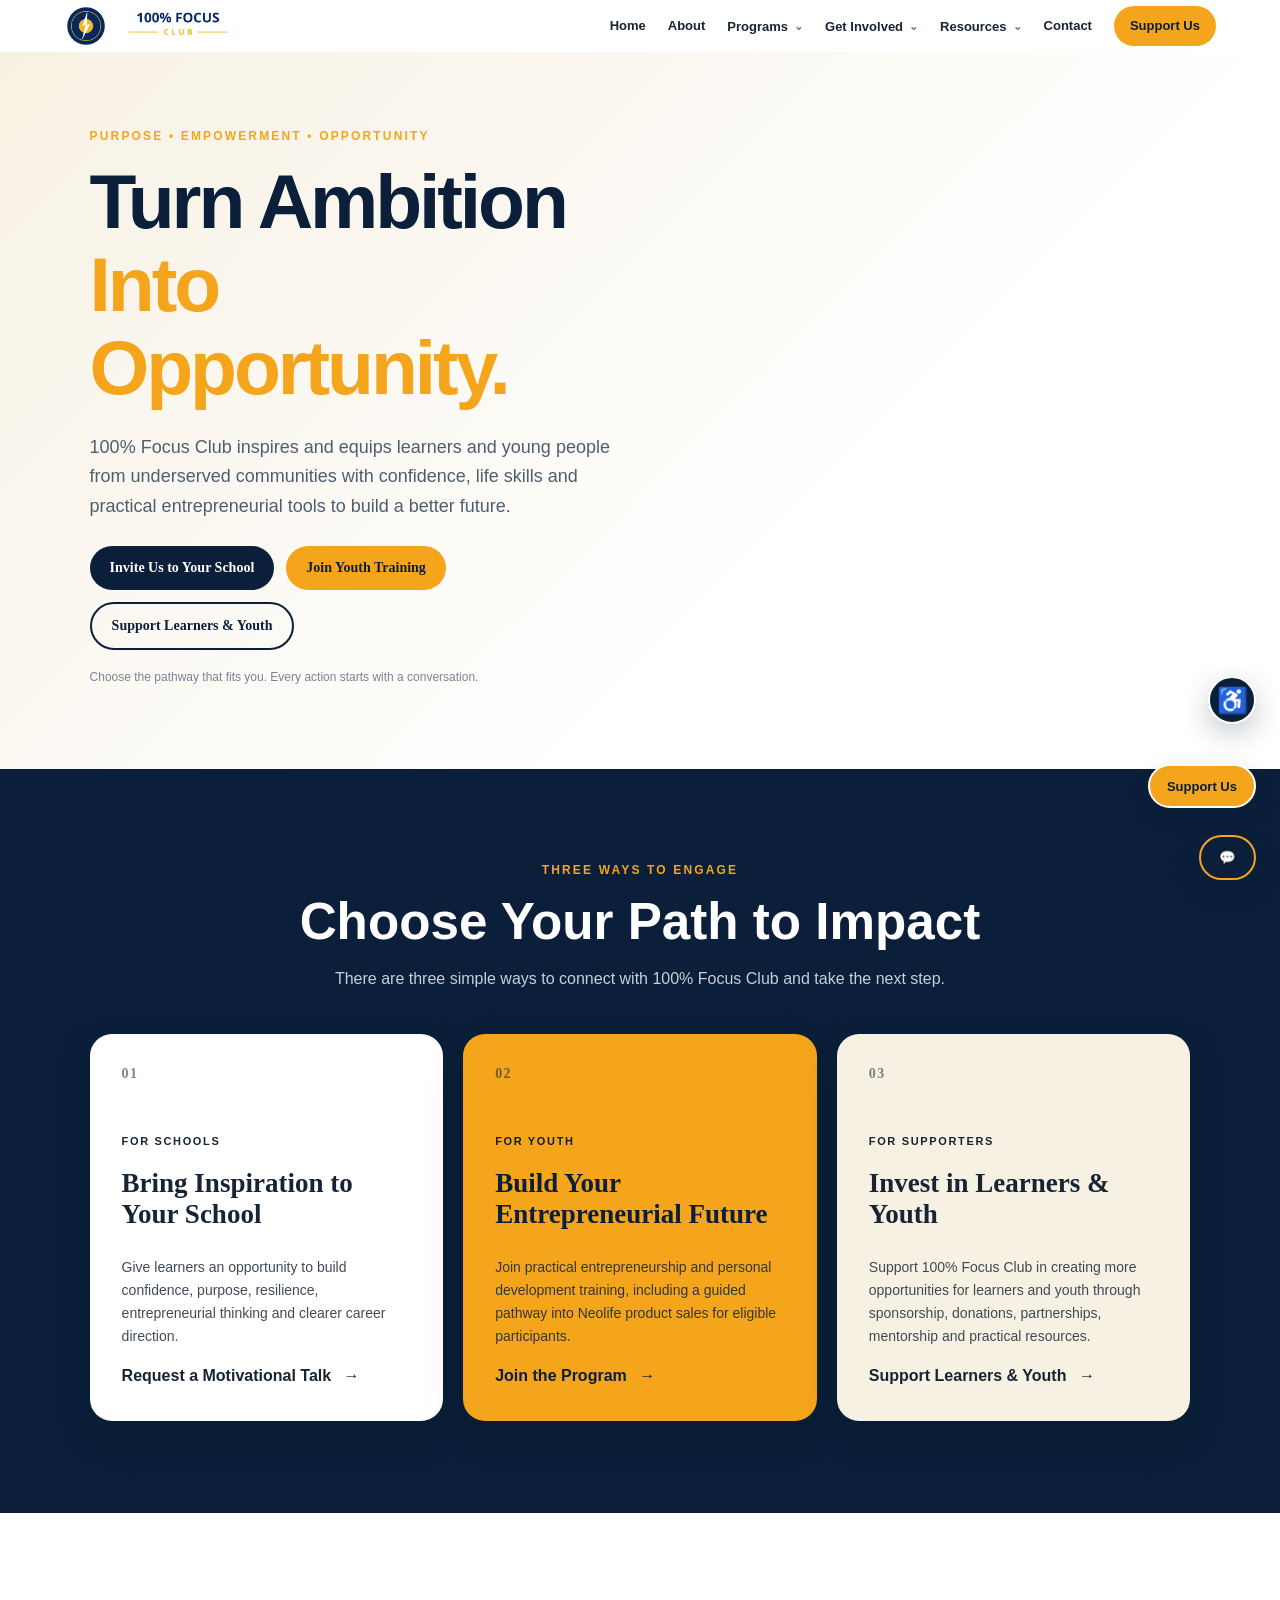
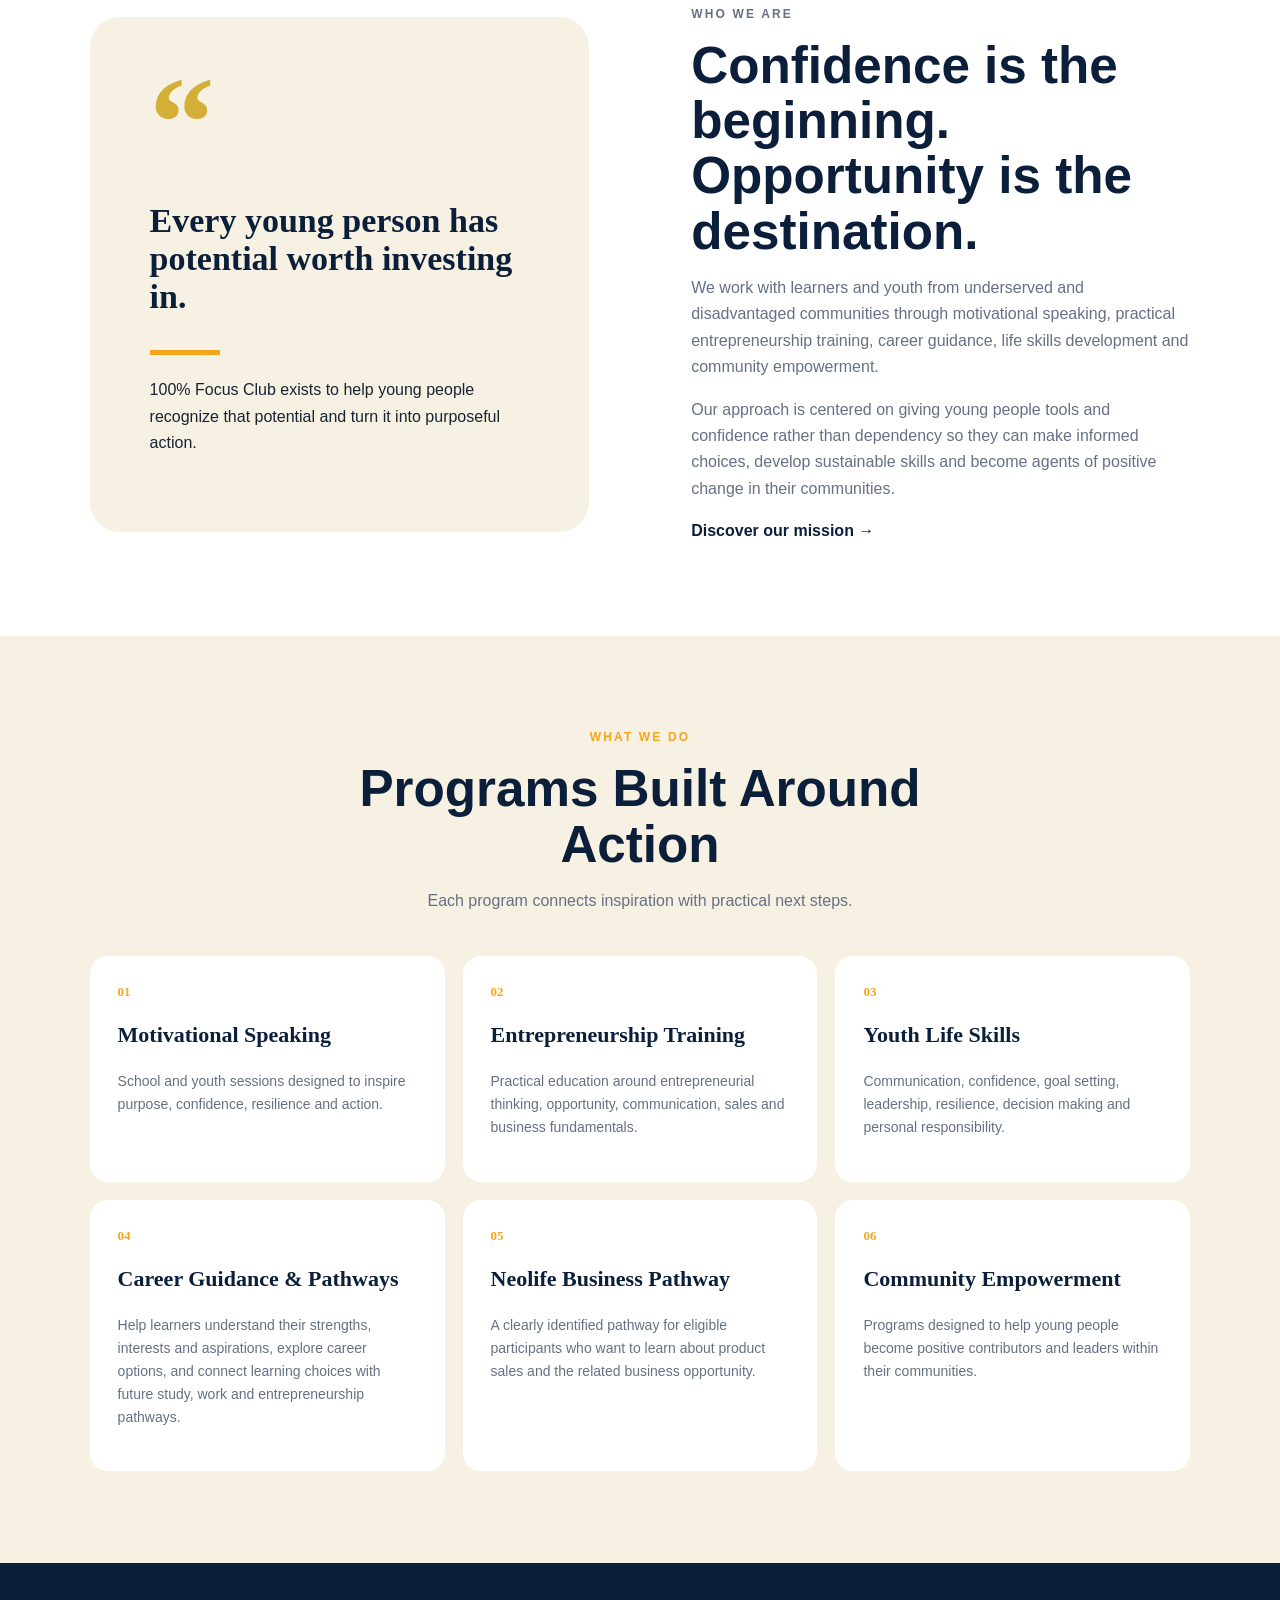
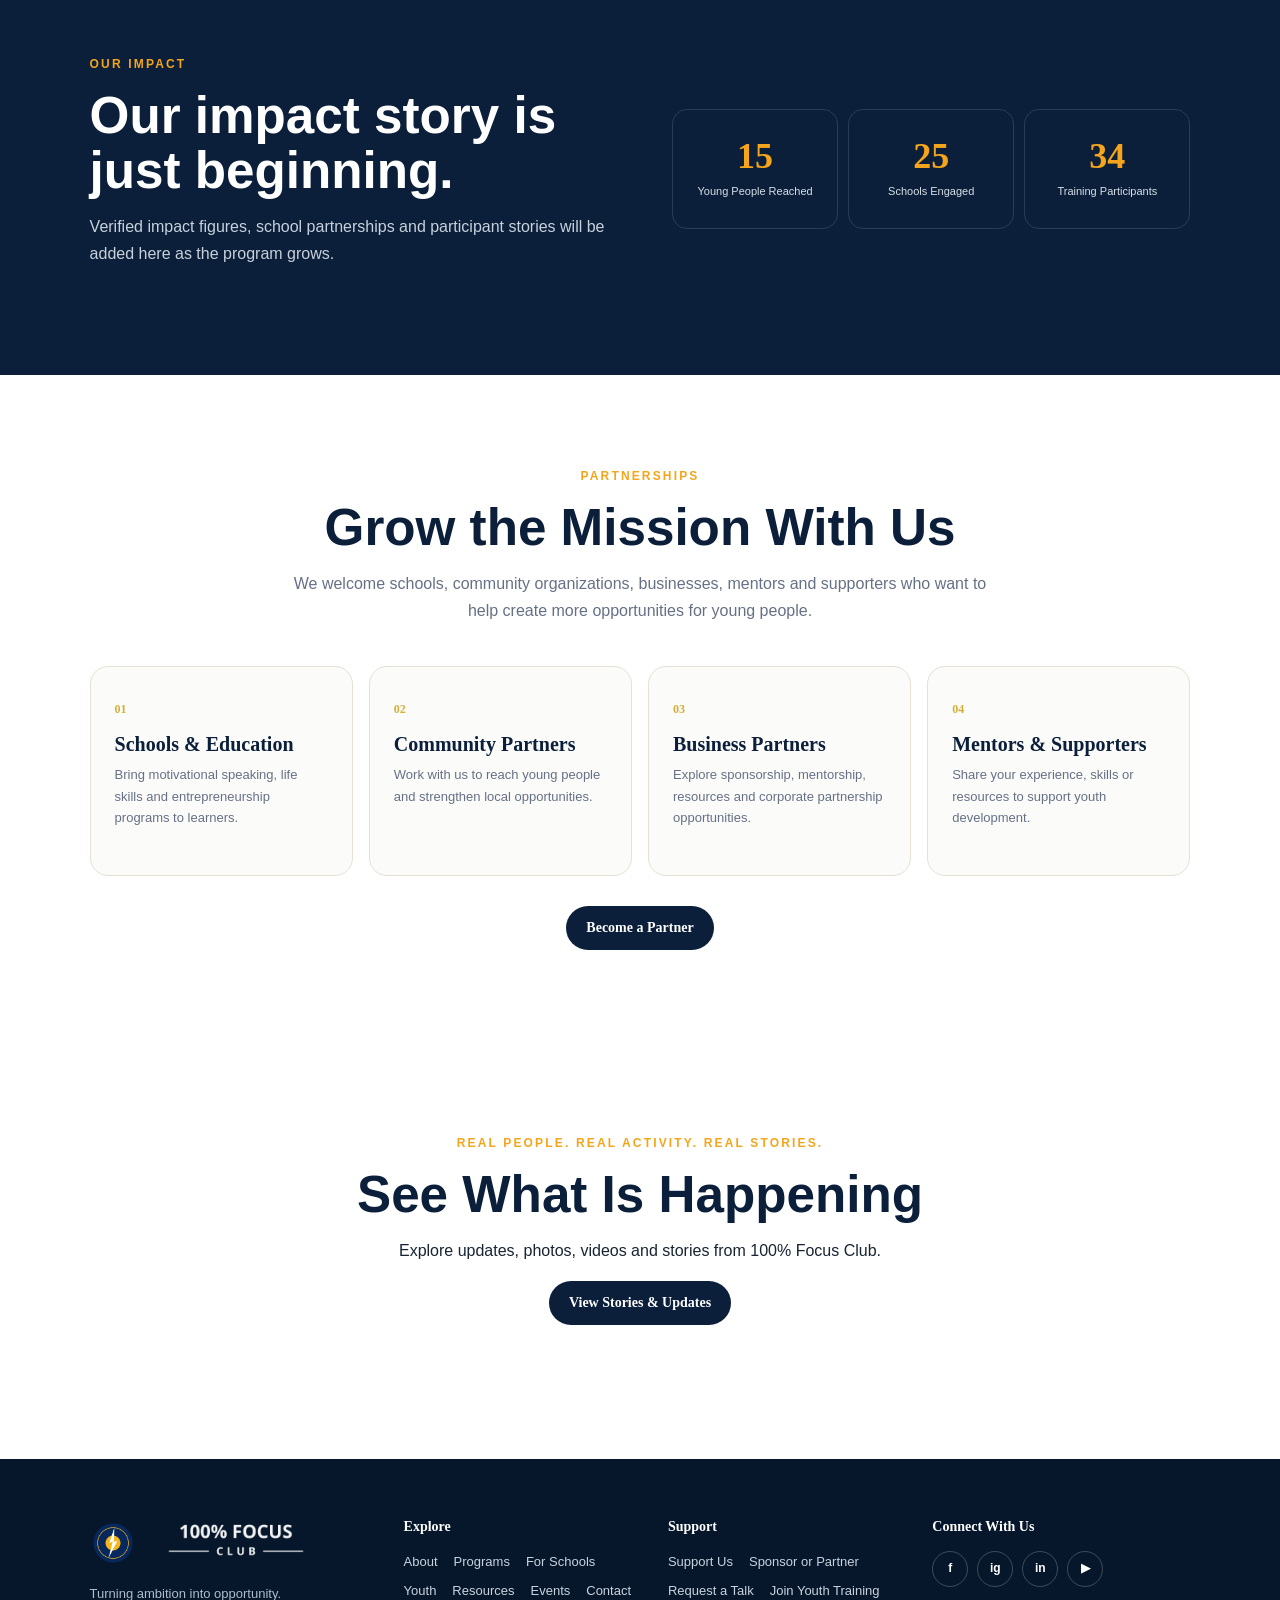
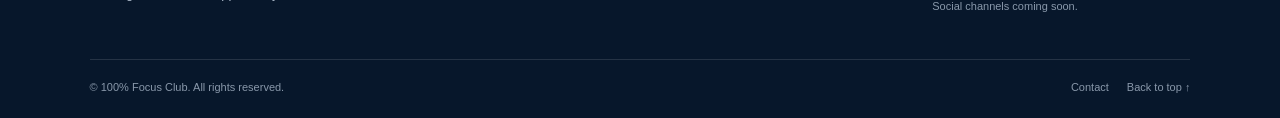
==== commit 605ae1a7: "Fix Bing-reported homepage meta description" ====
--- a/index.html
+++ b/index.html
@@ -1,4 +1,4 @@
-<!doctype html><html lang="en"><head><meta charset="utf-8"><meta name="viewport" content="width=device-width, initial-scale=1"><meta name="description" content="100% Focus Club inspires and equips learners and youth from underserved communities through motivational speaking, entrepreneurship training, career guidance, life skills and practical pathways to opportunity."><meta name="theme-color" content="#0B1F3A"><meta name="robots" content="index,follow"><link rel="canonical" href="https://100percentfocusclub.org/"><meta property="og:type" content="website"><meta property="og:site_name" content="100% Focus Club"><meta property="og:title" content="100% Focus Club | Youth Empowerment &amp; Entrepreneurship"><meta property="og:description" content="100% Focus Club inspires and equips learners and youth from underserved communities through motivational speaking, entrepreneurship training, career guidance, life skills and practical pathways to opportunity."><meta property="og:url" content="https://100percentfocusclub.org/"><meta property="og:image" content="https://100percentfocusclub.org/100_Focus_Club_Emblem_Transparent.png"><meta property="og:image:alt" content="100% Focus Club emblem"><meta name="twitter:card" content="summary"><meta name="twitter:title" content="100% Focus Club | Youth Empowerment &amp; Entrepreneurship"><meta name="twitter:description" content="100% Focus Club inspires and equips learners and youth from underserved communities through motivational speaking, entrepreneurship training, career guidance, life skills and practical pathways to opportunity."><meta name="twitter:image" content="https://100percentfocusclub.org/100_Focus_Club_Emblem_Transparent.png"><link rel="stylesheet" href="/styles.css"><link rel="icon" type="image/png" href="/100_Focus_Club_Emblem_Transparent.png"><link rel="apple-touch-icon" href="/100_Focus_Club_Emblem_Transparent.png"><title>100% Focus Club | Youth Empowerment & Entrepreneurship</title><script type="application/ld+json">{"@context":"https://schema.org","@graph":[{"@type":"Organization","@id":"https://100percentfocusclub.org/#organization","name":"100% Focus Club","url":"https://100percentfocusclub.org/","logo":"https://100percentfocusclub.org/100_Focus_Club_Emblem_Transparent.png","description":"100% Focus Club inspires and equips learners and youth from underserved communities through motivational speaking, entrepreneurship training, career guidance, life skills and practical pathways to opportunity."},{"@type":"WebSite","@id":"https://100percentfocusclub.org/#website","url":"https://100percentfocusclub.org/","name":"100% Focus Club","publisher":{"@id":"https://100percentfocusclub.org/#organization"}}]}</script></head><body><a class="skip-link" href="#main-content">Skip to main content</a><header class="site-header" id="top"><a class="brand" href="/" aria-label="100% Focus Club home"><img class="brand-emblem" src="/100_Focus_Club_Emblem_Transparent.png" alt="100% Focus Club emblem" /><span class="brand-wordmark"><img src="/100_Focus_Club_Wordmark_Transparent.png" alt="100% Focus Club" /></span></a><button class="menu-toggle" aria-label="Open navigation" aria-expanded="false">☰</button><nav class="nav" aria-label="Primary navigation"><a href="/">Home</a><a href="/about">About</a><div class="nav-dropdown"><button type="button" class="nav-dropdown-trigger" aria-expanded="false">Programs</button><div class="nav-dropdown-menu"><a href="/programs">All Programs</a><a href="/schools">For Schools</a><a href="/youth">Youth</a></div></div><div class="nav-dropdown"><button type="button" class="nav-dropdown-trigger" aria-expanded="false">Get Involved</button><div class="nav-dropdown-menu"><a href="/volunteer">Volunteer</a><a href="/support">Support Us</a><a href="/merchandise">Merchandise</a><a href="/stories">Stories</a></div></div><div class="nav-dropdown"><button type="button" class="nav-dropdown-trigger" aria-expanded="false">Resources</button><div class="nav-dropdown-menu"><a href="/resources">Resources</a><a href="/events">Events</a></div></div><a href="/contact">Contact</a><a class="nav-support" href="/support">Support Us</a></nav></header><main id="main-content" tabindex="-1"><section class="hero">
+<!doctype html><html lang="en"><head><meta charset="utf-8"><meta name="viewport" content="width=device-width, initial-scale=1"><meta name="description" content="100% Focus Club inspires and equips learners and youth through motivational speaking, entrepreneurship training, life skills, and career guidance."><meta name="theme-color" content="#0B1F3A"><meta name="robots" content="index,follow"><link rel="canonical" href="https://100percentfocusclub.org/"><meta property="og:type" content="website"><meta property="og:site_name" content="100% Focus Club"><meta property="og:title" content="100% Focus Club | Youth Empowerment &amp; Entrepreneurship"><meta property="og:description" content="100% Focus Club inspires and equips learners and youth from underserved communities through motivational speaking, entrepreneurship training, career guidance, life skills and practical pathways to opportunity."><meta property="og:url" content="https://100percentfocusclub.org/"><meta property="og:image" content="https://100percentfocusclub.org/100_Focus_Club_Emblem_Transparent.png"><meta property="og:image:alt" content="100% Focus Club emblem"><meta name="twitter:card" content="summary"><meta name="twitter:title" content="100% Focus Club | Youth Empowerment &amp; Entrepreneurship"><meta name="twitter:description" content="100% Focus Club inspires and equips learners and youth from underserved communities through motivational speaking, entrepreneurship training, career guidance, life skills and practical pathways to opportunity."><meta name="twitter:image" content="https://100percentfocusclub.org/100_Focus_Club_Emblem_Transparent.png"><link rel="stylesheet" href="/styles.css"><link rel="icon" type="image/png" href="/100_Focus_Club_Emblem_Transparent.png"><link rel="apple-touch-icon" href="/100_Focus_Club_Emblem_Transparent.png"><title>100% Focus Club | Youth Empowerment & Entrepreneurship</title><script type="application/ld+json">{"@context":"https://schema.org","@graph":[{"@type":"Organization","@id":"https://100percentfocusclub.org/#organization","name":"100% Focus Club","url":"https://100percentfocusclub.org/","logo":"https://100percentfocusclub.org/100_Focus_Club_Emblem_Transparent.png","description":"100% Focus Club inspires and equips learners and youth from underserved communities through motivational speaking, entrepreneurship training, career guidance, life skills and practical pathways to opportunity."},{"@type":"WebSite","@id":"https://100percentfocusclub.org/#website","url":"https://100percentfocusclub.org/","name":"100% Focus Club","publisher":{"@id":"https://100percentfocusclub.org/#organization"}}]}</script></head><body><a class="skip-link" href="#main-content">Skip to main content</a><header class="site-header" id="top"><a class="brand" href="/" aria-label="100% Focus Club home"><img class="brand-emblem" src="/100_Focus_Club_Emblem_Transparent.png" alt="100% Focus Club emblem" /><span class="brand-wordmark"><img src="/100_Focus_Club_Wordmark_Transparent.png" alt="100% Focus Club" /></span></a><button class="menu-toggle" aria-label="Open navigation" aria-expanded="false">☰</button><nav class="nav" aria-label="Primary navigation"><a href="/">Home</a><a href="/about">About</a><div class="nav-dropdown"><button type="button" class="nav-dropdown-trigger" aria-expanded="false">Programs</button><div class="nav-dropdown-menu"><a href="/programs">All Programs</a><a href="/schools">For Schools</a><a href="/youth">Youth</a></div></div><div class="nav-dropdown"><button type="button" class="nav-dropdown-trigger" aria-expanded="false">Get Involved</button><div class="nav-dropdown-menu"><a href="/volunteer">Volunteer</a><a href="/support">Support Us</a><a href="/merchandise">Merchandise</a><a href="/stories">Stories</a></div></div><div class="nav-dropdown"><button type="button" class="nav-dropdown-trigger" aria-expanded="false">Resources</button><div class="nav-dropdown-menu"><a href="/resources">Resources</a><a href="/events">Events</a></div></div><a href="/contact">Contact</a><a class="nav-support" href="/support">Support Us</a></nav></header><main id="main-content" tabindex="-1"><section class="hero">
   <div class="hero-copy">
     <p class="eyebrow">PURPOSE • EMPOWERMENT • OPPORTUNITY</p>
     <h1>Turn Ambition<br><span>Into Opportunity.</span></h1>
--- a/styles.css
+++ b/styles.css
@@ -1260,3 +1260,102 @@
 }
 
 /* Clicking a dropdown destination navigates normally and closes the menu. */
+
+
+/* Final professional header dropdowns */
+.nav-dropdown{position:relative;display:flex;align-items:center;height:100%}
+.nav-dropdown-trigger{
+  appearance:none;
+  border:0;
+  background:transparent;
+  color:var(--navy);
+  font:600 13px Inter,Arial,sans-serif;
+  padding:7px 0;
+  margin:0;
+  cursor:pointer;
+  white-space:nowrap;
+  display:inline-flex;
+  align-items:center;
+  gap:6px;
+}
+.nav-dropdown-trigger::after{content:"⌄";font-size:11px;color:var(--muted);transition:transform .15s ease}
+.nav-dropdown.open>.nav-dropdown-trigger,
+.nav-dropdown-trigger:hover{color:var(--amber)}
+.nav-dropdown.open>.nav-dropdown-trigger::after{transform:rotate(180deg);color:var(--amber)}
+.nav-dropdown-menu{
+  display:none!important;
+  position:absolute!important;
+  top:calc(100% + 10px)!important;
+  left:50%!important;
+  transform:translateX(-50%)!important;
+  width:max-content!important;
+  min-width:190px!important;
+  padding:8px!important;
+  margin:0!important;
+  background:#fff!important;
+  border:1px solid var(--line)!important;
+  border-radius:14px!important;
+  box-shadow:0 16px 36px rgba(11,31,58,.14)!important;
+  flex-direction:column!important;
+  gap:2px!important;
+  z-index:100!important;
+}
+.nav-dropdown.open>.nav-dropdown-menu{display:flex!important}
+.nav-dropdown-menu a{
+  display:block!important;
+  width:100%!important;
+  padding:10px 13px!important;
+  border-radius:9px!important;
+  color:var(--navy)!important;
+  font-size:13px!important;
+  white-space:nowrap!important;
+}
+.nav-dropdown-menu a:hover{background:var(--cream)!important;color:var(--navy)!important}
+.site-header .nav-support{
+  background:var(--amber)!important;
+  color:var(--navy)!important;
+  border-radius:999px!important;
+  padding:9px 16px!important;
+}
+@media(max-width:850px){
+  .nav-dropdown{display:block;width:100%;height:auto}
+  .nav-dropdown-trigger{width:100%;justify-content:space-between;padding:10px 0;font-size:12px}
+  .nav-dropdown-menu,
+  .nav-dropdown.open>.nav-dropdown-menu{
+    position:static!important;
+    transform:none!important;
+    width:100%!important;
+    min-width:0!important;
+    margin:2px 0 6px!important;
+    padding:4px 0 4px 14px!important;
+    background:transparent!important;
+    border:0!important;
+    border-left:2px solid var(--amber)!important;
+    border-radius:0!important;
+    box-shadow:none!important;
+  }
+  .nav-dropdown-menu a{padding:9px 10px!important}
+}
+
+
+/* Stories editorial layout */
+.stories-block{max-width:1180px;margin:0 auto 72px}
+.stories-block-heading{display:flex;justify-content:space-between;align-items:end;gap:32px;margin-bottom:24px}
+.stories-block-heading h2{font:700 38px/1.12 Montserrat,Inter,sans-serif;color:var(--navy);margin:4px 0 0}
+.stories-block-heading>p{max-width:430px;color:var(--muted);margin:0}
+.stories-post-grid{display:grid;grid-template-columns:repeat(2,minmax(0,1fr));gap:22px}
+.stories-post-grid .story-featured{grid-column:1/-1;display:grid;grid-template-columns:.9fr 1.1fr}
+.blog-card{overflow:hidden;border:1px solid var(--line);box-shadow:0 12px 34px rgba(11,31,58,.07)}
+.blog-card .content-card-header{padding:22px 24px 8px}
+.blog-card .content-card-header h3{font:700 24px/1.2 Montserrat,Inter,sans-serif;color:var(--navy)}
+.blog-card>img{display:block;width:100%;max-height:330px;object-fit:cover}
+.blog-card .content-card-body{padding:8px 24px 24px}
+.story-excerpt{color:var(--muted);margin:0 0 16px}
+.story-full{border-top:1px solid var(--line);padding-top:16px;margin-top:10px;white-space:pre-line}
+.story-toggle{padding:10px 16px;font-size:13px}
+.stories-photo-grid{grid-template-columns:repeat(3,minmax(0,1fr));gap:18px}
+.stories-photo-grid figure{margin:0;background:#fff;border:1px solid var(--line);border-radius:18px;overflow:hidden}
+.stories-photo-grid img{display:block;width:100%;height:250px;object-fit:cover}
+.stories-photo-grid figcaption{padding:12px 15px;font-weight:700;color:var(--navy);font-size:13px}
+@media(max-width:850px){.stories-block-heading{display:block}.stories-block-heading>p{margin-top:10px}.stories-post-grid{grid-template-columns:1fr}.stories-post-grid .story-featured{grid-column:auto;display:block}.stories-post-grid .story-featured>img{height:auto}.stories-photo-grid{grid-template-columns:repeat(2,minmax(0,1fr))}}
+@media(max-width:560px){.stories-photo-grid{grid-template-columns:1fr}.stories-photo-grid img{height:auto;max-height:420px;object-fit:contain;background:var(--cream)}}
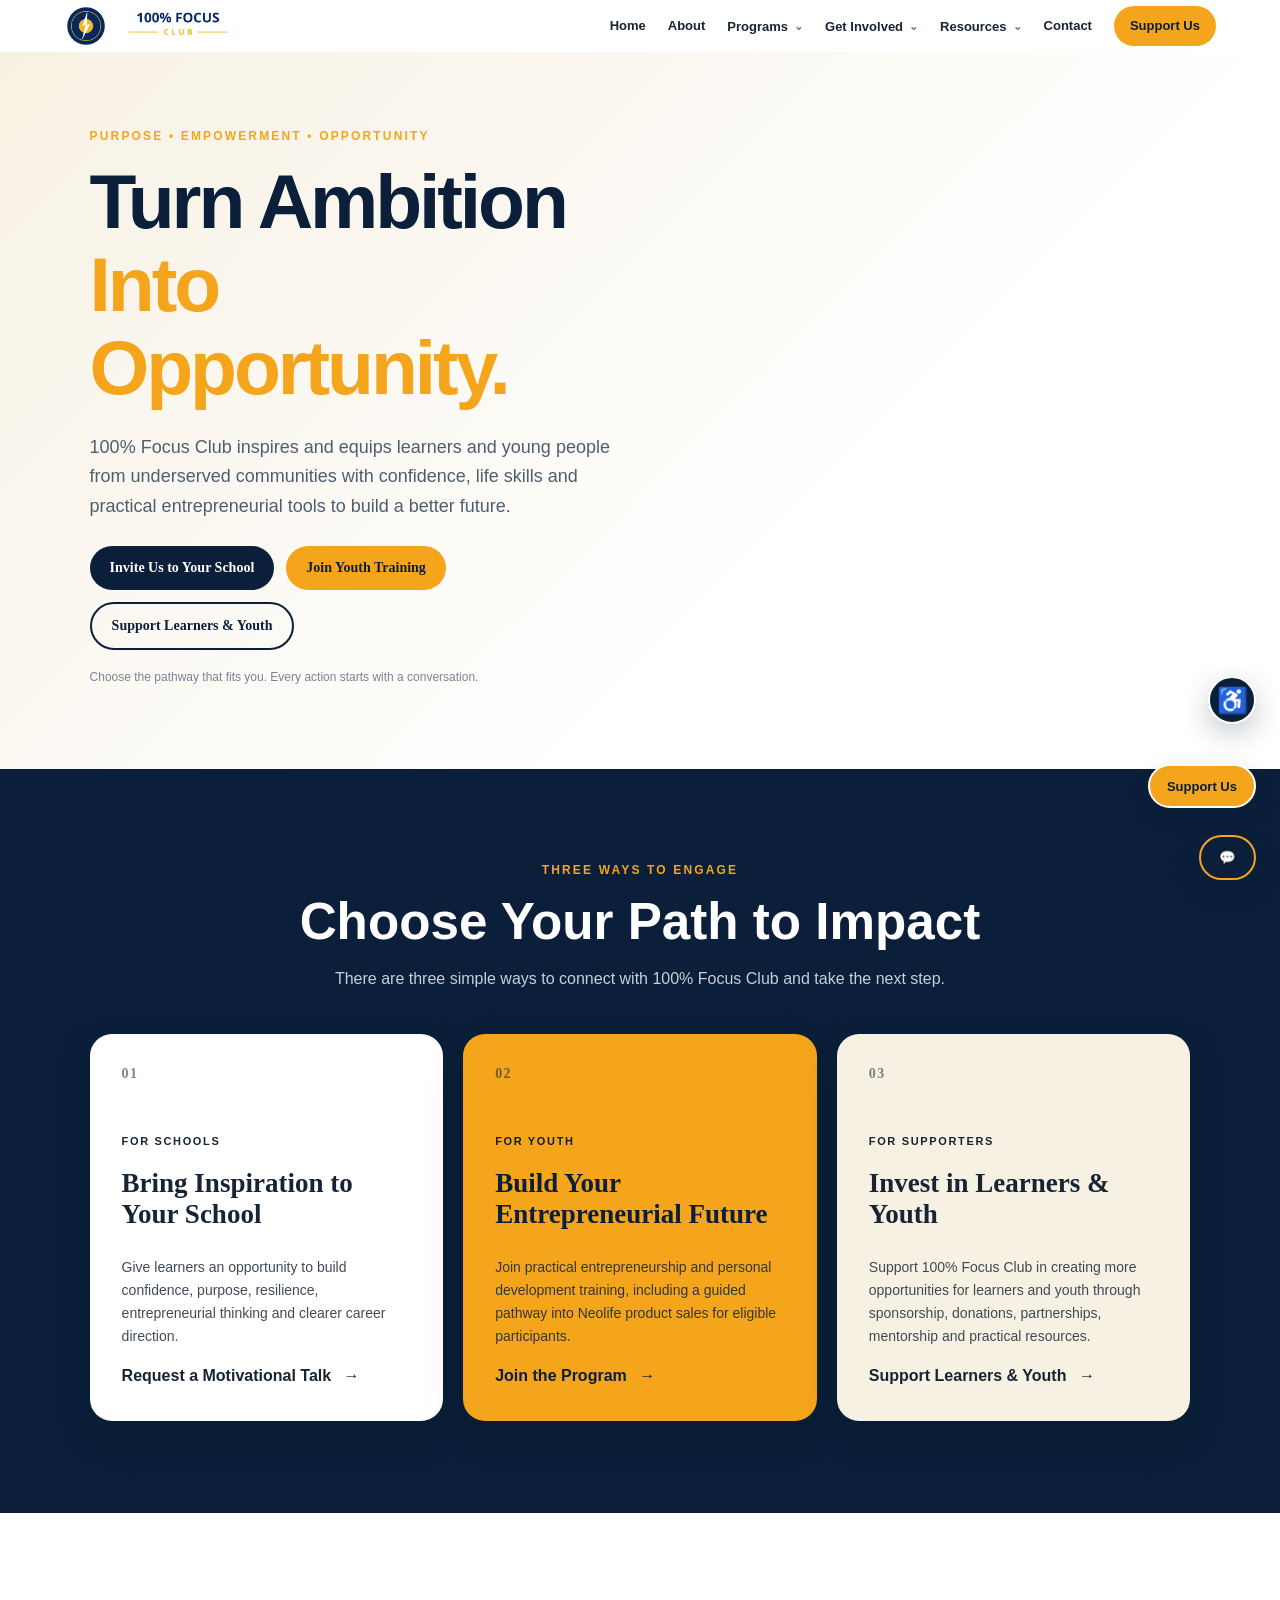
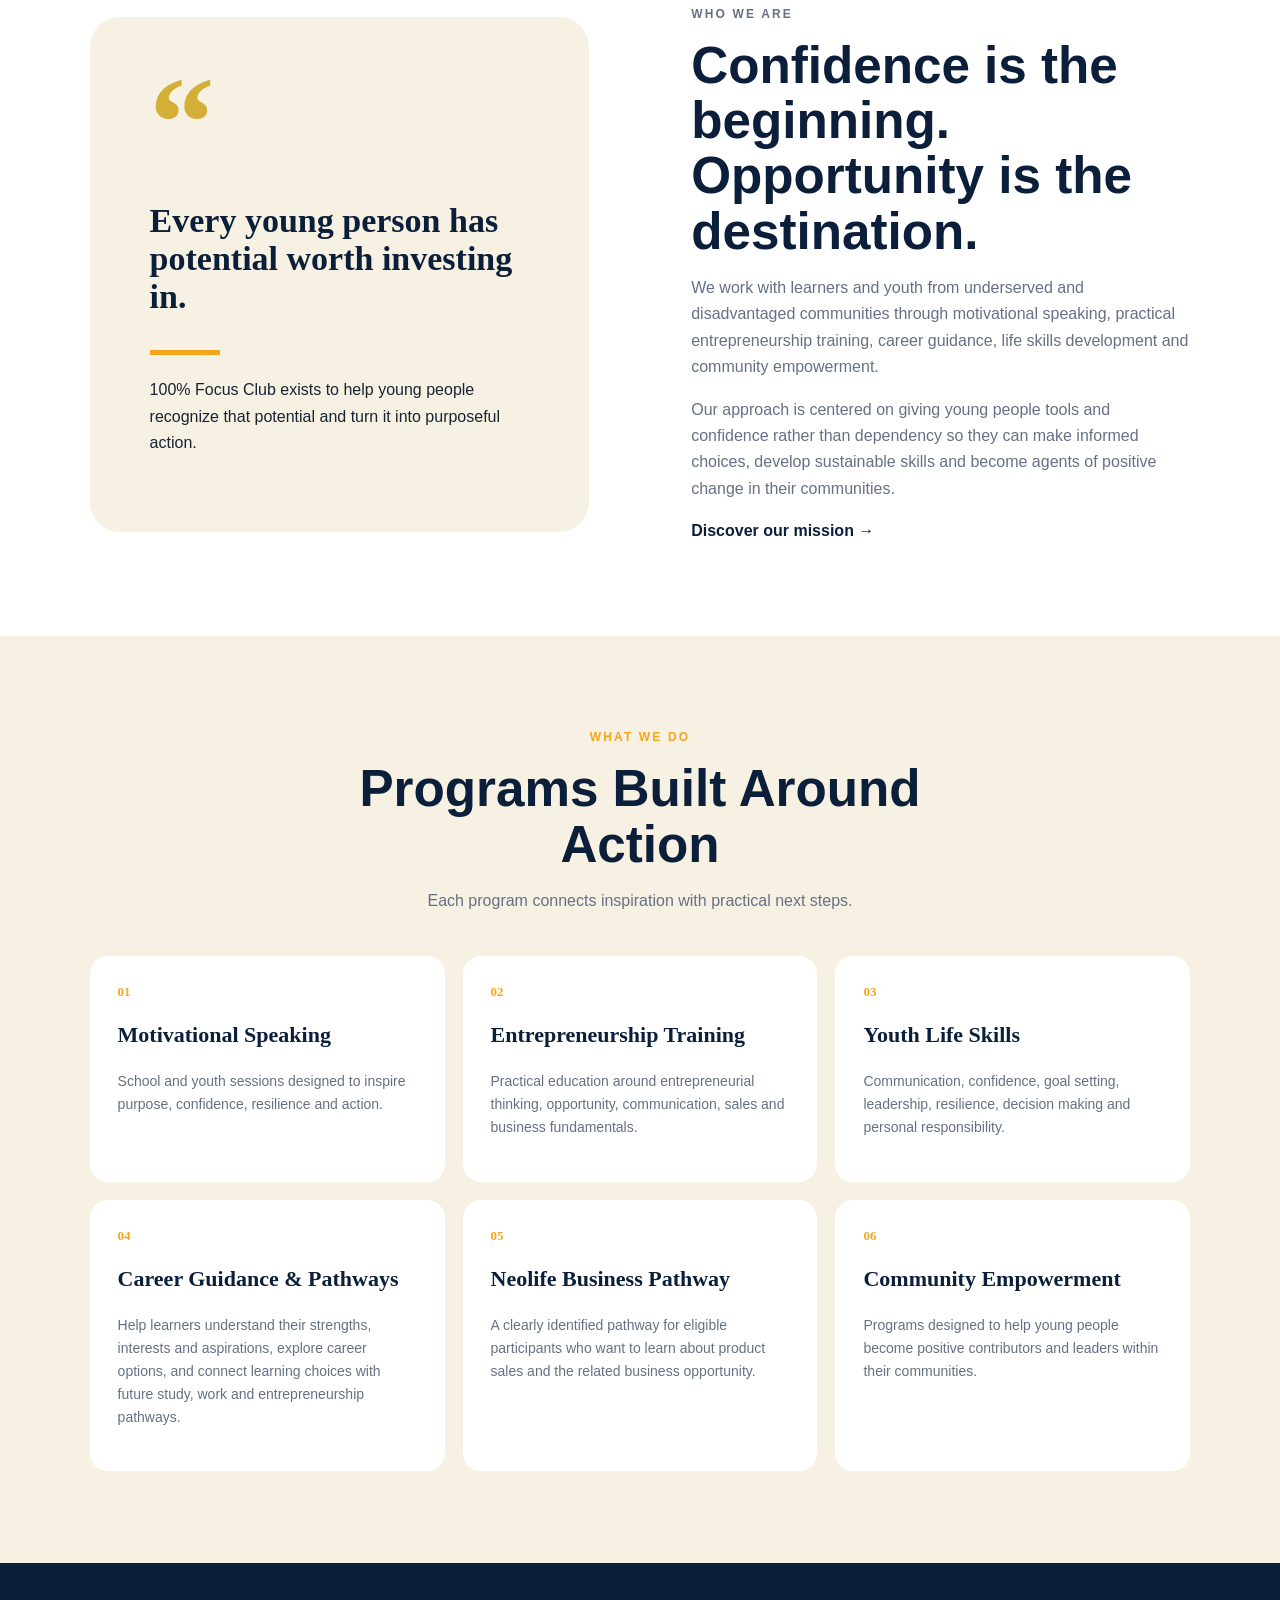
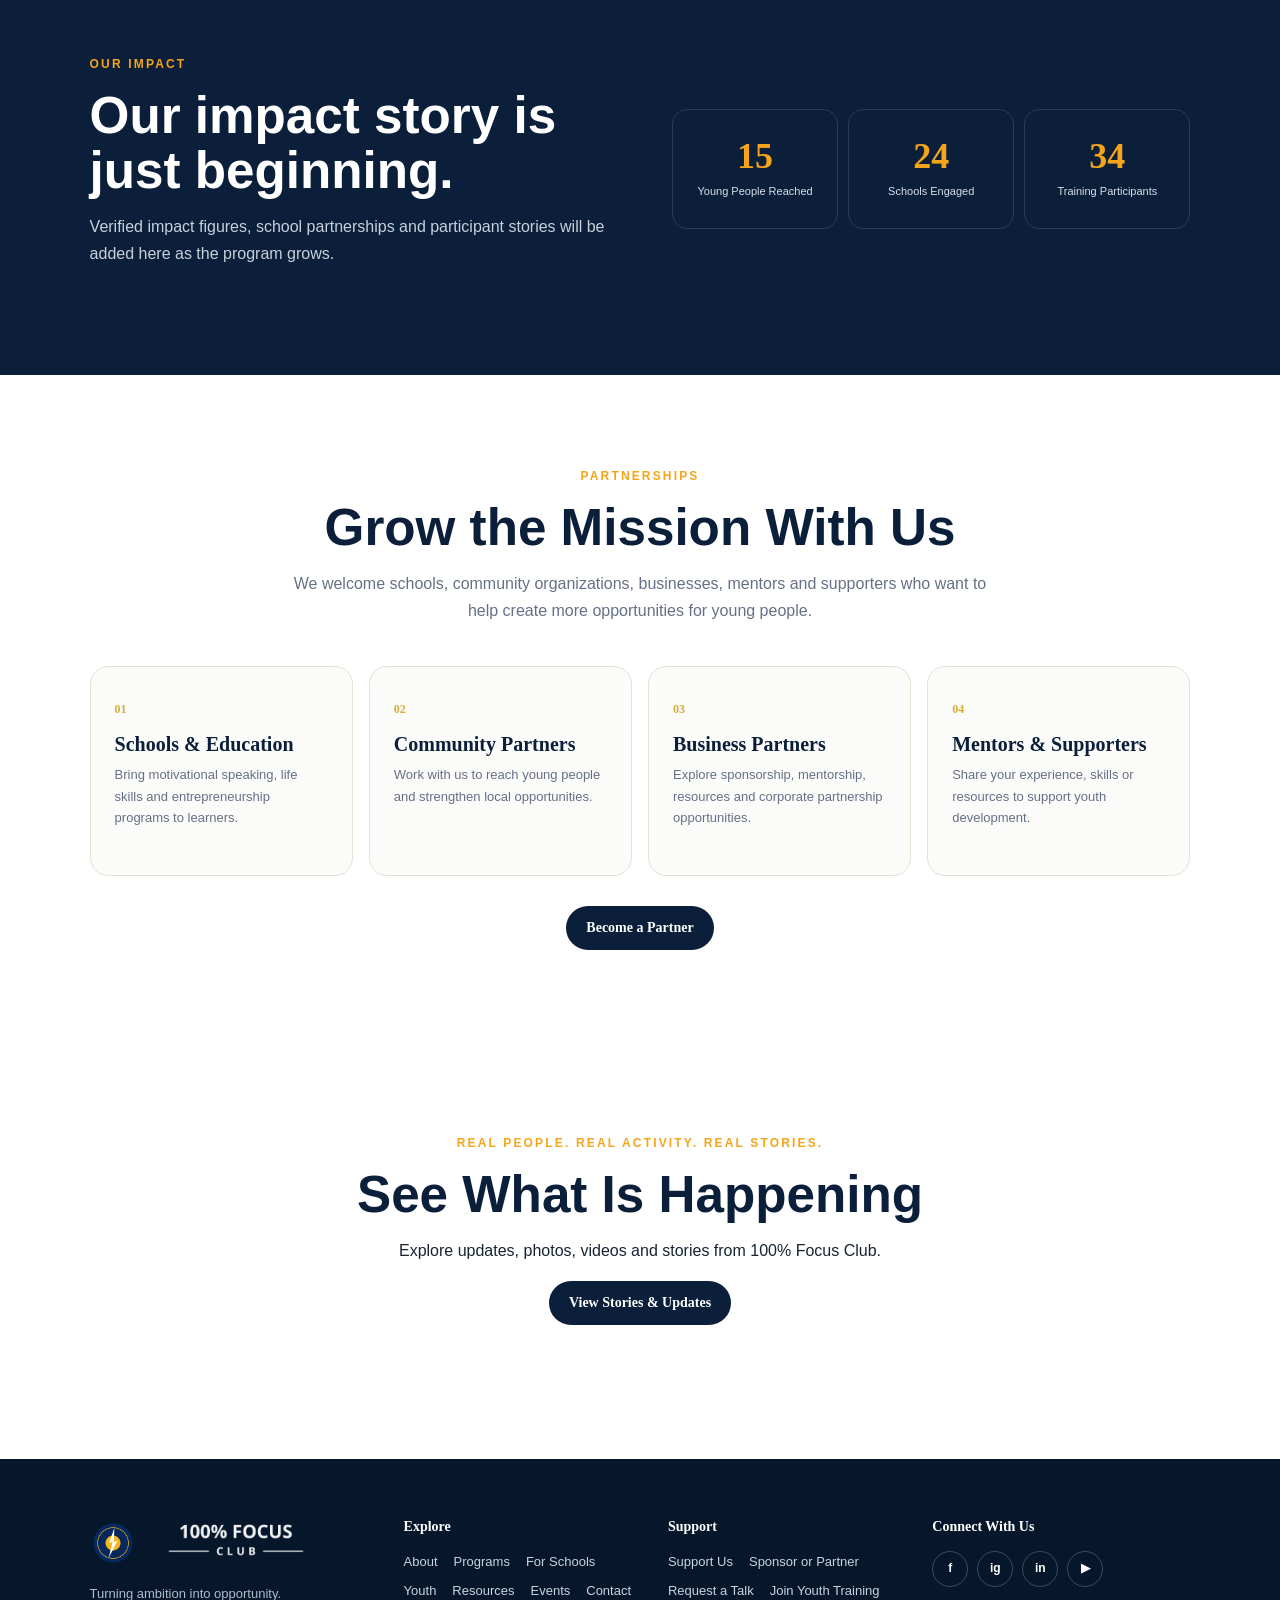
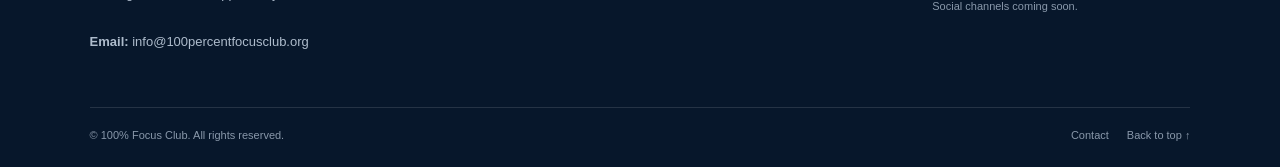
==== commit 8dd2f758: "Show public contact email in website footer" ====
--- a/index.html
+++ b/index.html
@@ -53,4 +53,4 @@
       <button type="button" data-a11y="reset">Reset all</button>
     </div>
   </div>
-</div><a class="floating-support" href="/support" aria-label="Support 100% Focus Club">Support Us</a><footer><div class="footer-main"><div class="footer-brand"><div class="footer-logo"><img class="footer-emblem" src="100_Focus_Club_Emblem_Transparent.png" alt="100% Focus Club emblem"><img class="footer-wordmark" src="100_Focus_Club_Wordmark_Transparent.png" alt="100% Focus Club"></div><p>Turning ambition into opportunity.</p></div><div class="footer-column"><h3>Explore</h3><div class="footer-links"><a href="/about">About</a><a href="/programs">Programs</a><a href="/schools">For Schools</a><a href="/youth">Youth</a><a href="/resources">Resources</a><a href="/events">Events</a><a href="/contact">Contact</a></div></div><div class="footer-column"><h3>Support</h3><div class="footer-links"><a href="/support">Support Us</a><a href="/support">Sponsor or Partner</a><a href="/schools">Request a Talk</a><a href="/youth">Join Youth Training</a></div></div><div class="footer-column social-column"><h3>Connect With Us</h3><div class="social-links" aria-label="Social media"><a href="https://www.facebook.com/profile.php?id=61593097517740" aria-label="Facebook" target="_blank" rel="noopener noreferrer">f</a><a href="#" aria-label="Instagram">ig</a><a href="#" aria-label="LinkedIn">in</a><a href="#" aria-label="YouTube">▶</a></div><p class="social-note">Social channels coming soon.</p></div></div><div class="footer-bottom"><span>© 100% Focus Club. All rights reserved.</span><div><a href="/contact">Contact</a><a href="/">Back to top ↑</a></div></div></footer><script src="/script.js"></script></body></html>+</div><a class="floating-support" href="/support" aria-label="Support 100% Focus Club">Support Us</a><footer><div class="footer-main"><div class="footer-brand"><div class="footer-logo"><img class="footer-emblem" src="100_Focus_Club_Emblem_Transparent.png" alt="100% Focus Club emblem"><img class="footer-wordmark" src="100_Focus_Club_Wordmark_Transparent.png" alt="100% Focus Club"></div><p>Turning ambition into opportunity.</p><p class="public-contact-email"><strong>Email:</strong> <a href="mailto:info@100percentfocusclub.org">info@100percentfocusclub.org</a></p></div><div class="footer-column"><h3>Explore</h3><div class="footer-links"><a href="/about">About</a><a href="/programs">Programs</a><a href="/schools">For Schools</a><a href="/youth">Youth</a><a href="/resources">Resources</a><a href="/events">Events</a><a href="/contact">Contact</a></div></div><div class="footer-column"><h3>Support</h3><div class="footer-links"><a href="/support">Support Us</a><a href="/support">Sponsor or Partner</a><a href="/schools">Request a Talk</a><a href="/youth">Join Youth Training</a></div></div><div class="footer-column social-column"><h3>Connect With Us</h3><div class="social-links" aria-label="Social media"><a href="https://www.facebook.com/profile.php?id=61593097517740" aria-label="Facebook" target="_blank" rel="noopener noreferrer">f</a><a href="#" aria-label="Instagram">ig</a><a href="#" aria-label="LinkedIn">in</a><a href="#" aria-label="YouTube">▶</a></div><p class="social-note">Social channels coming soon.</p></div></div><div class="footer-bottom"><span>© 100% Focus Club. All rights reserved.</span><div><a href="/contact">Contact</a><a href="/">Back to top ↑</a></div></div></footer><script src="/script.js"></script></body></html>
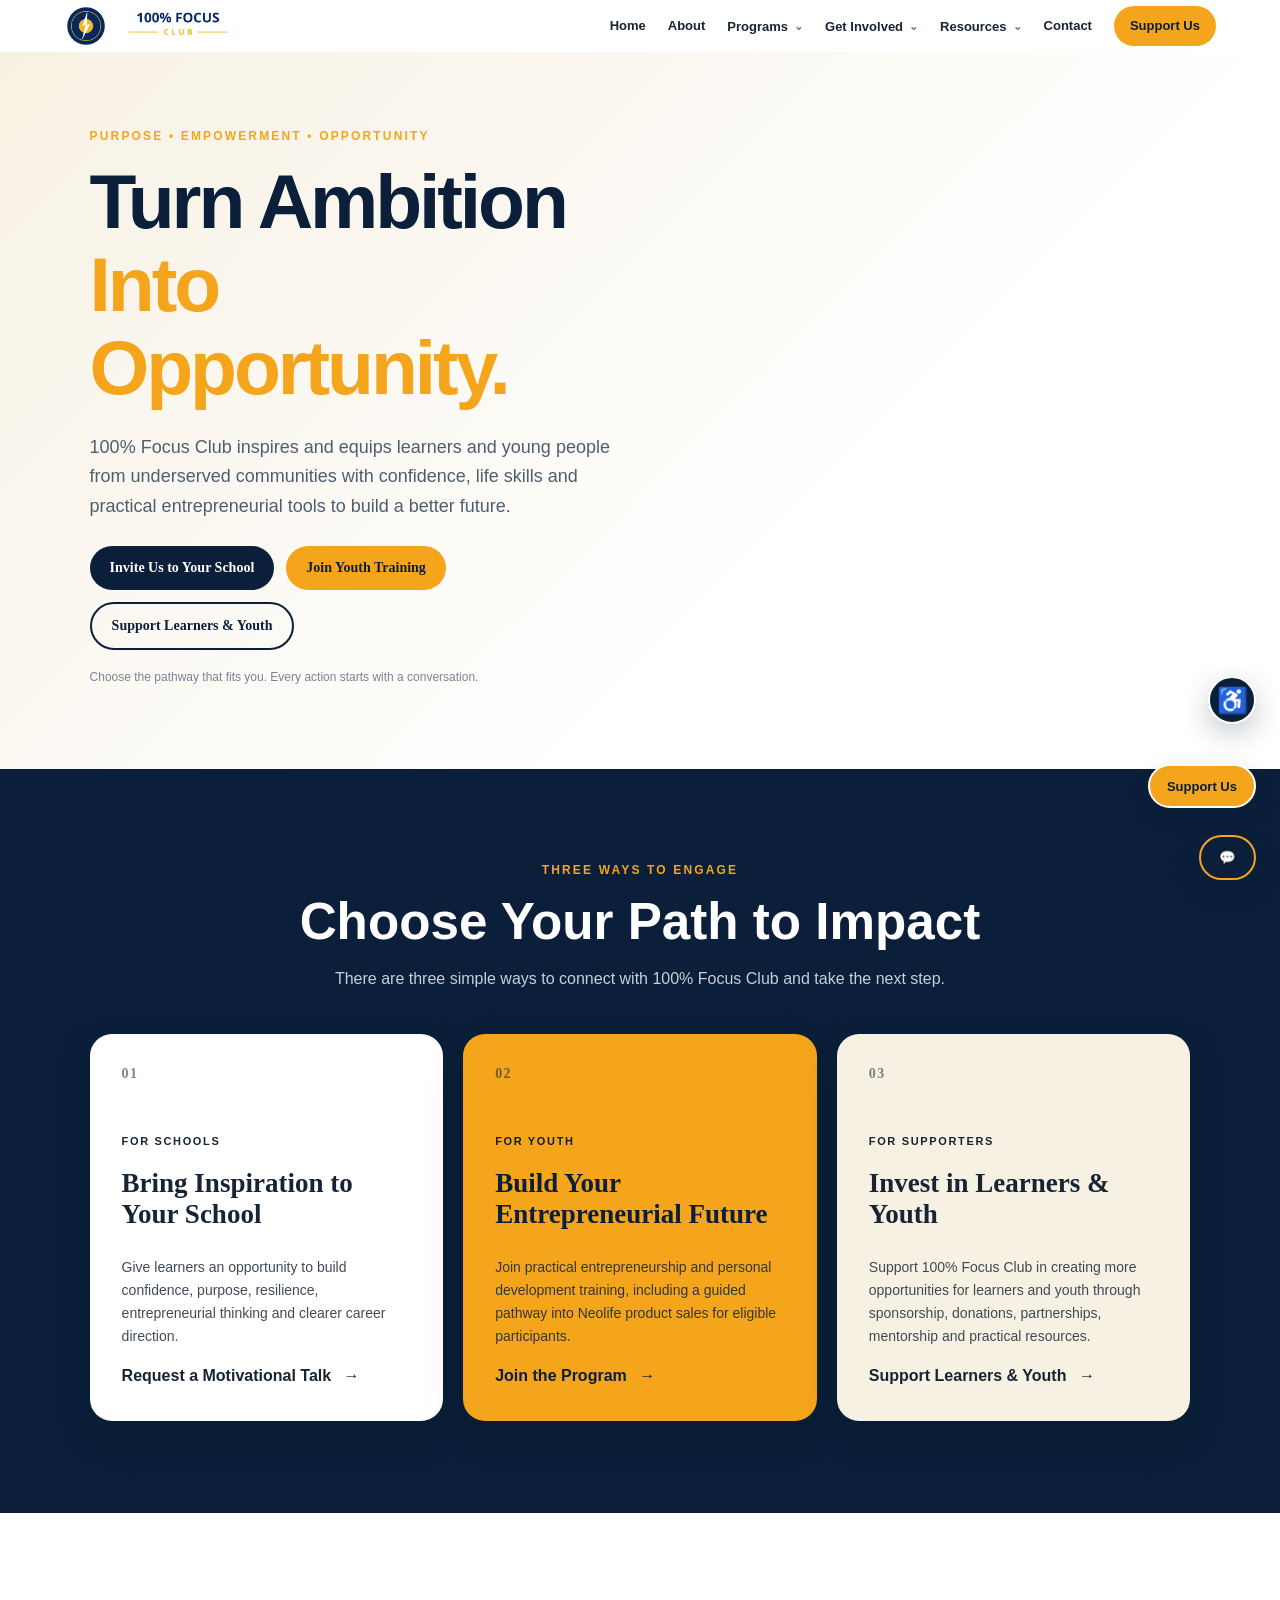
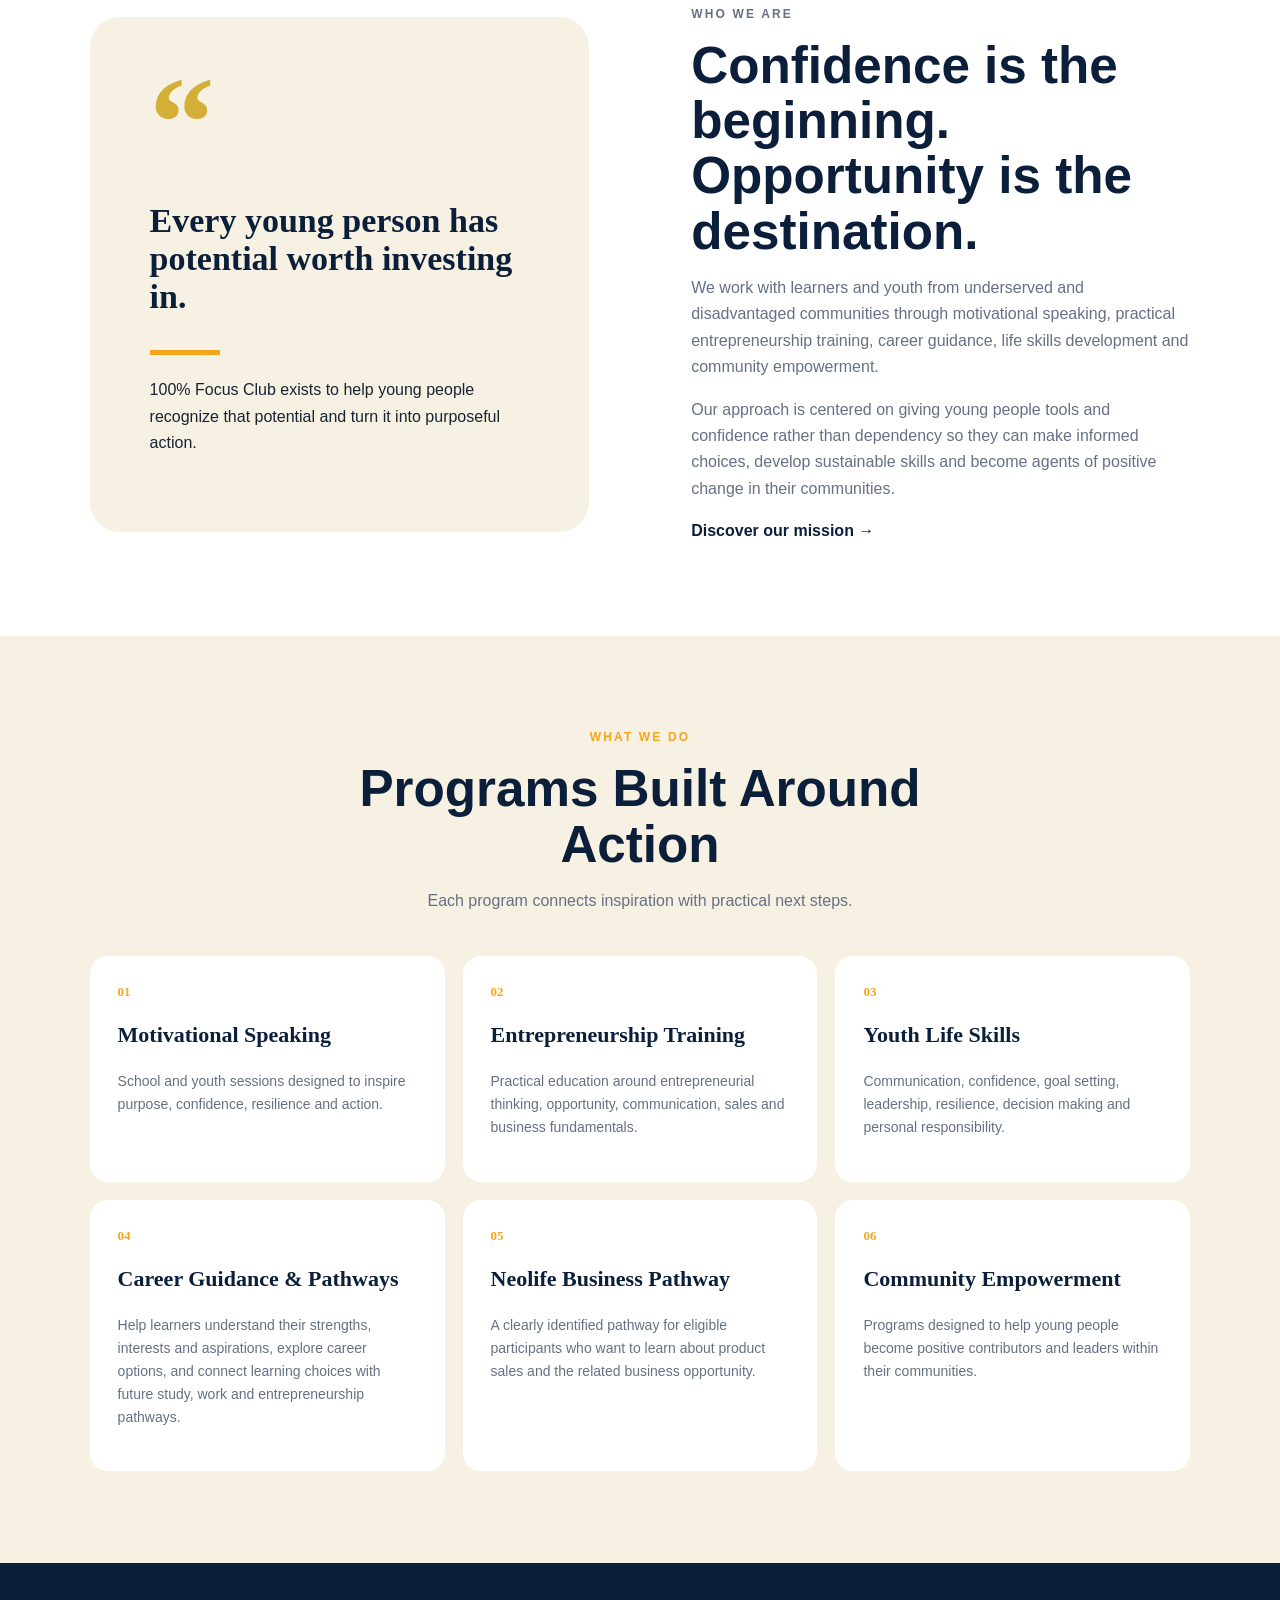
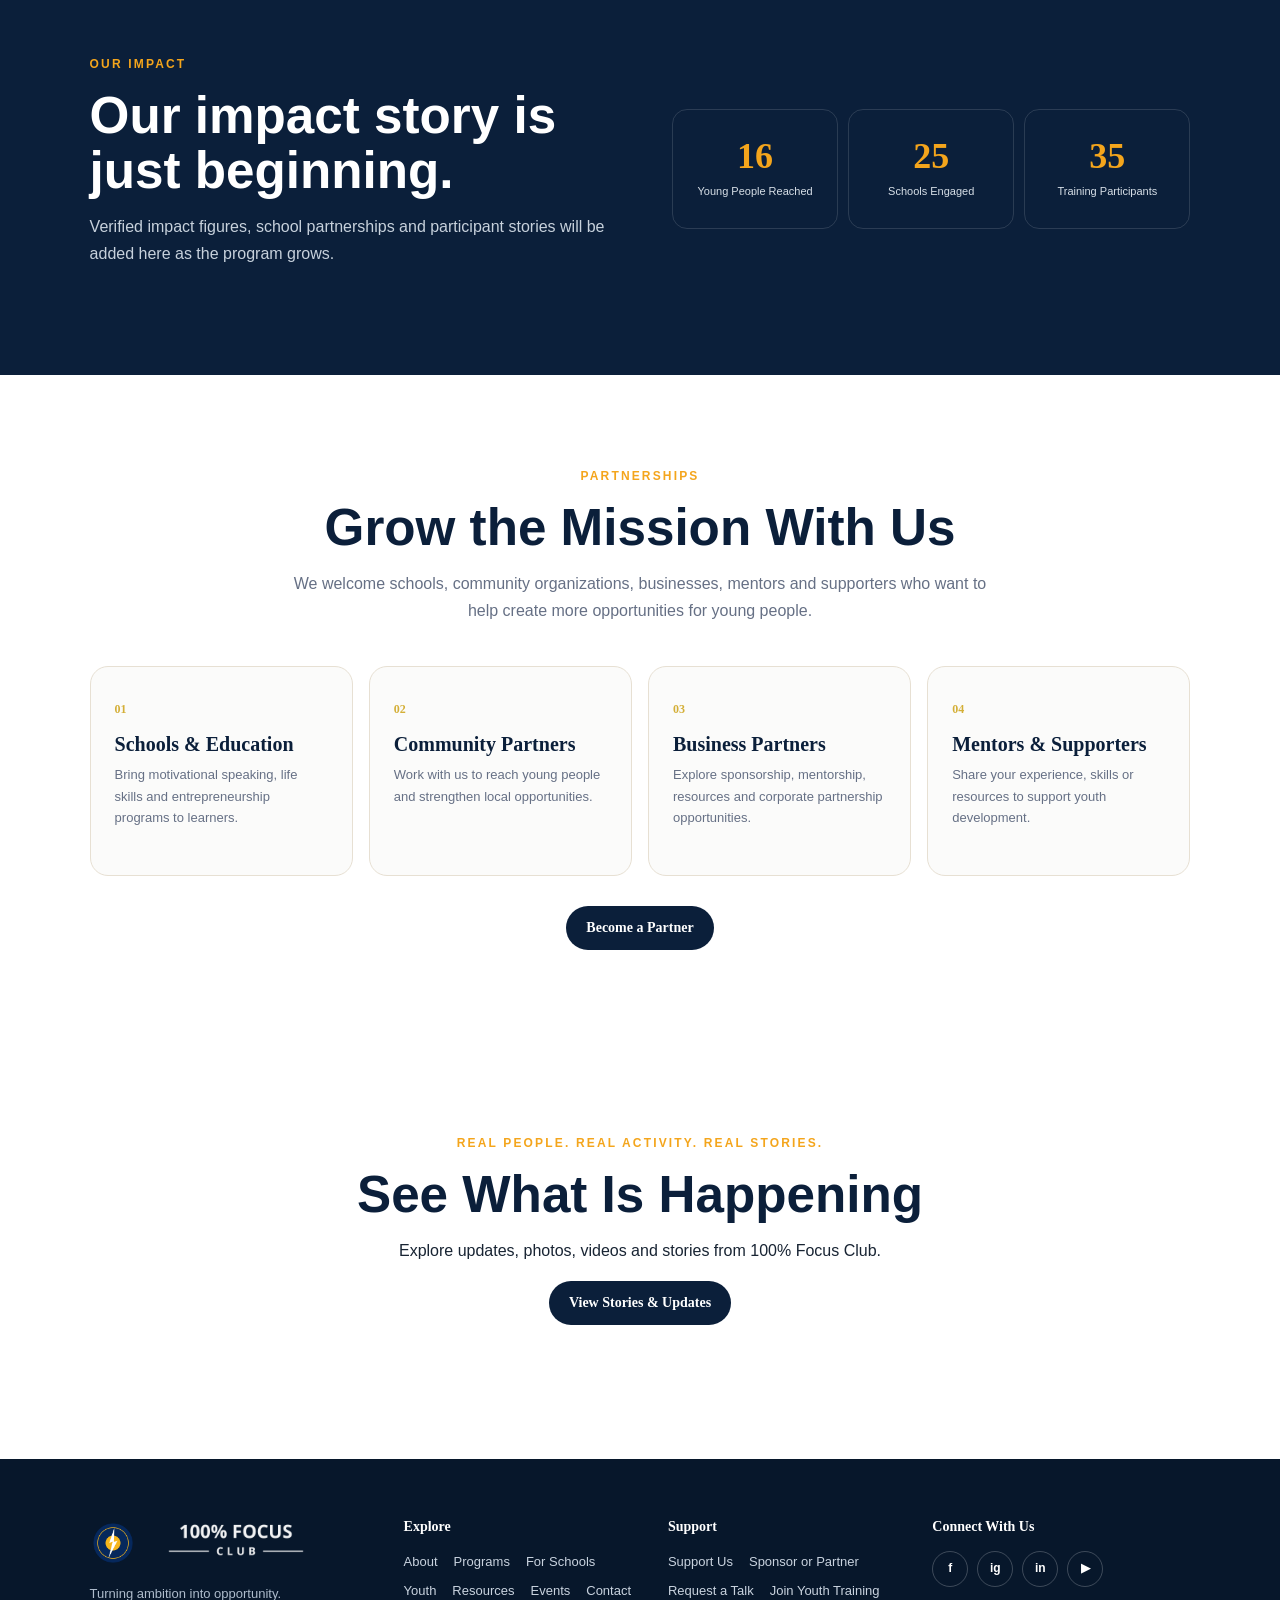
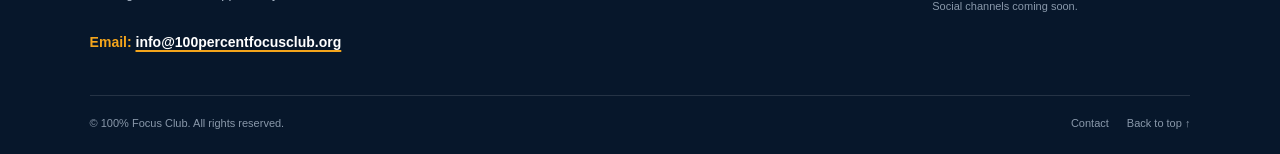
==== commit 5f53f5d6: "Fix homepage pathway links to open their forms" ====
--- a/index.html
+++ b/index.html
@@ -4,9 +4,9 @@
     <h1>Turn Ambition<br><span>Into Opportunity.</span></h1>
     <p class="hero-text">100% Focus Club inspires and equips learners and young people from underserved communities with confidence, life skills and practical entrepreneurial tools to build a better future.</p>
     <div class="hero-actions" id="get-involved">
-      <a class="btn btn-primary" href="#school-form">Invite Us to Your School</a>
-      <a class="btn btn-secondary" href="#youth-form">Join Youth Training</a>
-      <a class="btn btn-outline" href="#sponsor-form">Support Learners & Youth</a>
+      <a class="btn btn-primary" href="/schools#school-form">Invite Us to Your School</a>
+      <a class="btn btn-secondary" href="/youth#youth-form">Join Youth Training</a>
+      <a class="btn btn-outline" href="/support#sponsor-form">Support Learners & Youth</a>
     </div>
     <p class="hero-note">Choose the pathway that fits you. Every action starts with a conversation.</p>
   </div>
--- a/styles.css
+++ b/styles.css
@@ -1359,3 +1359,15 @@
 .stories-photo-grid figcaption{padding:12px 15px;font-weight:700;color:var(--navy);font-size:13px}
 @media(max-width:850px){.stories-block-heading{display:block}.stories-block-heading>p{margin-top:10px}.stories-post-grid{grid-template-columns:1fr}.stories-post-grid .story-featured{grid-column:auto;display:block}.stories-post-grid .story-featured>img{height:auto}.stories-photo-grid{grid-template-columns:repeat(2,minmax(0,1fr))}}
 @media(max-width:560px){.stories-photo-grid{grid-template-columns:1fr}.stories-photo-grid img{height:auto;max-height:420px;object-fit:contain;background:var(--cream)}}
+
+
+/* Public contact email shown in the site footer and Contact page */
+.public-contact-email{margin:12px 0 0;color:var(--muted);font-size:14px;line-height:1.6;overflow-wrap:anywhere}
+.public-contact-email strong{color:var(--navy)}
+.public-contact-email a{color:var(--navy);font-weight:800;text-decoration:underline;text-decoration-color:var(--amber);text-underline-offset:3px;overflow-wrap:anywhere}
+.public-contact-email a:hover{color:#8a5b00}
+/* Ensure the public email stands out clearly against the dark footer */
+.footer-brand .public-contact-email{color:#fff;font-size:14px;font-weight:600}
+.footer-brand .public-contact-email strong{color:#f4a51c}
+.footer-brand .public-contact-email a{color:#fff;font-weight:800;text-decoration-color:#f4a51c;text-decoration-thickness:2px}
+.footer-brand .public-contact-email a:hover{color:#f4a51c}
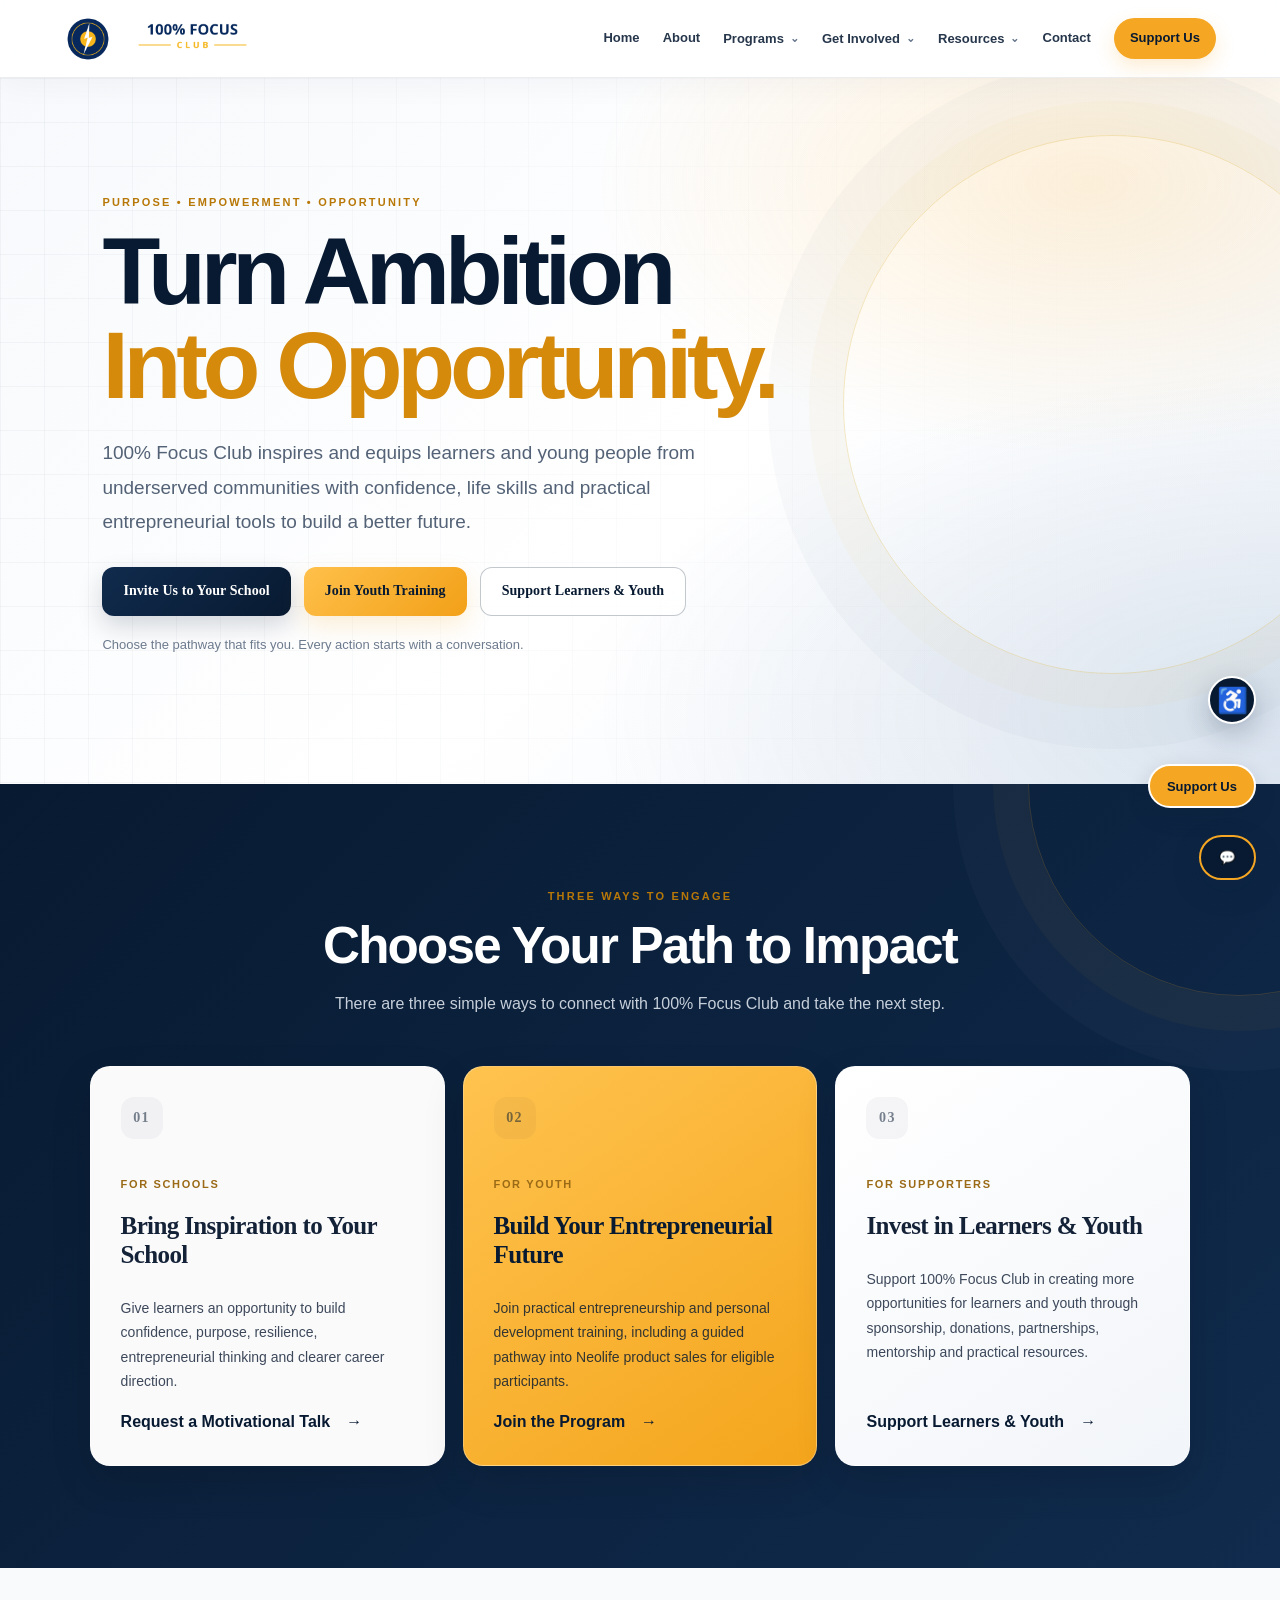
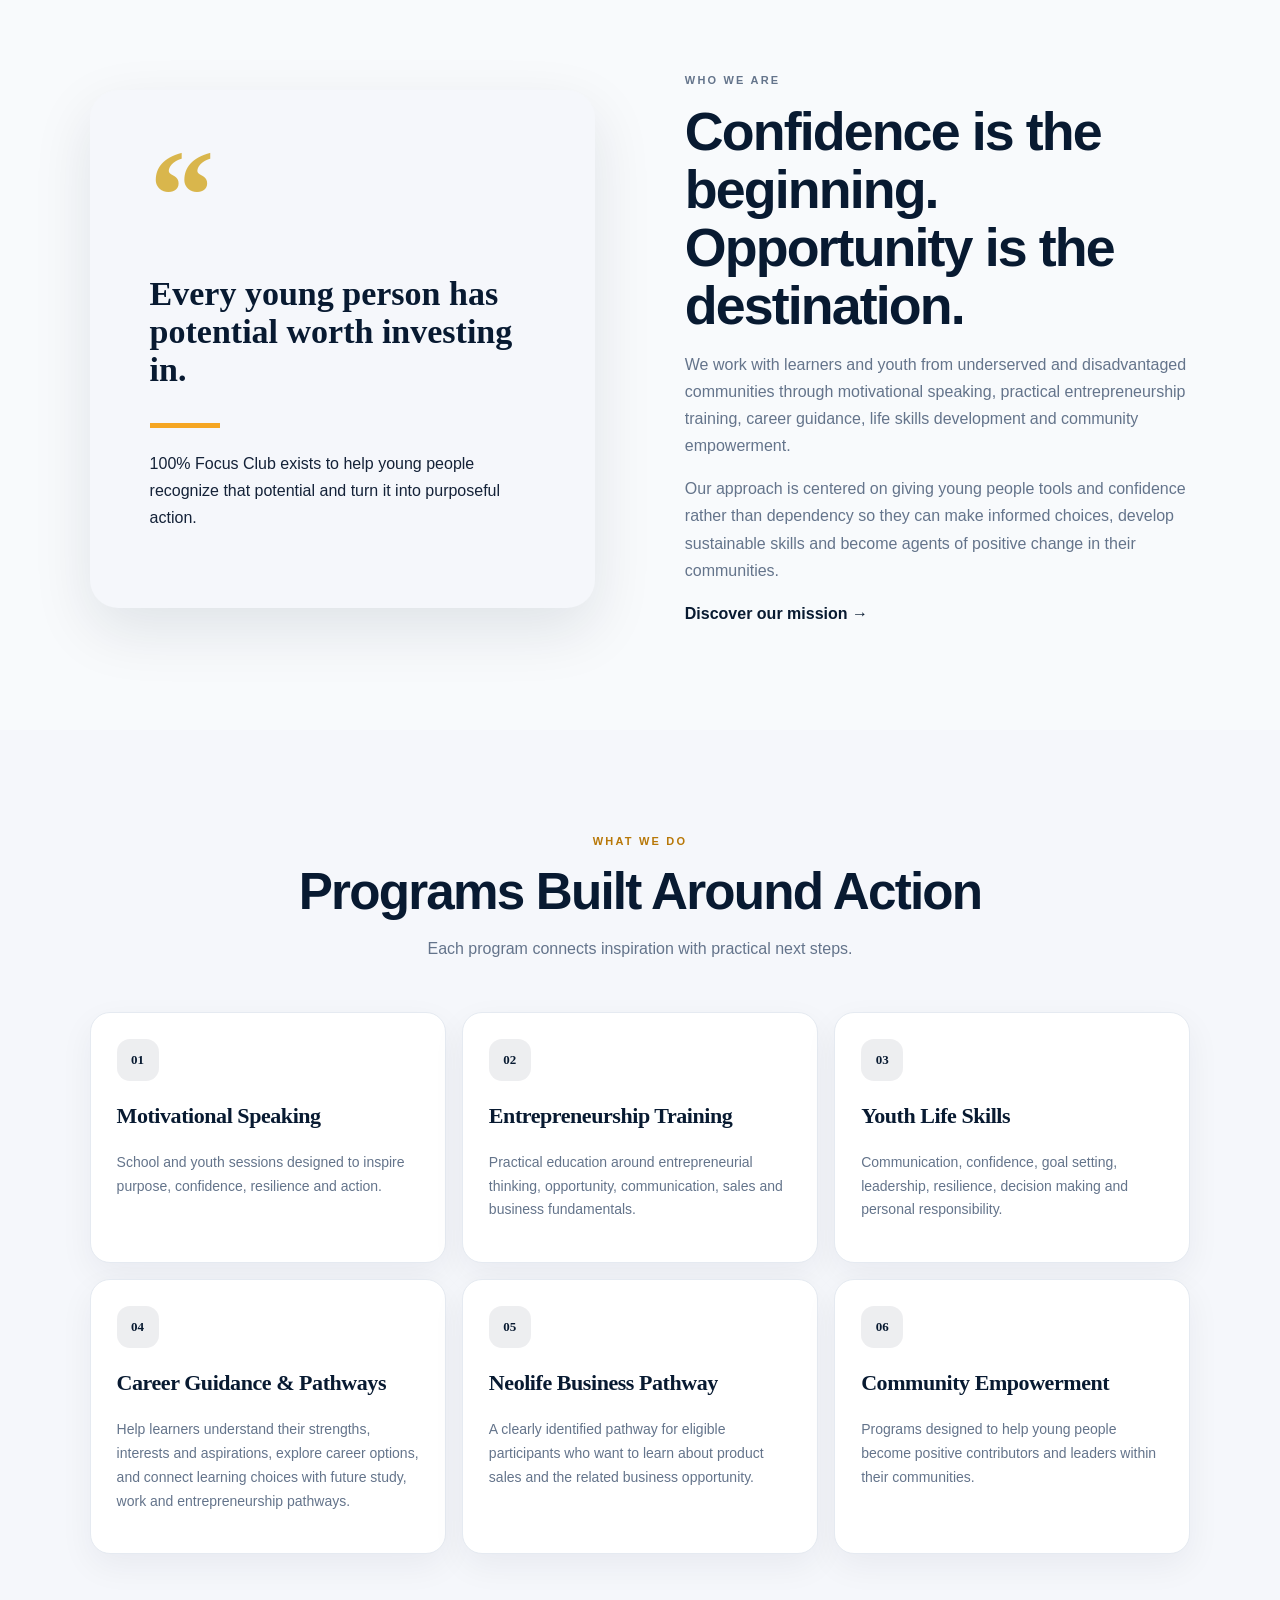
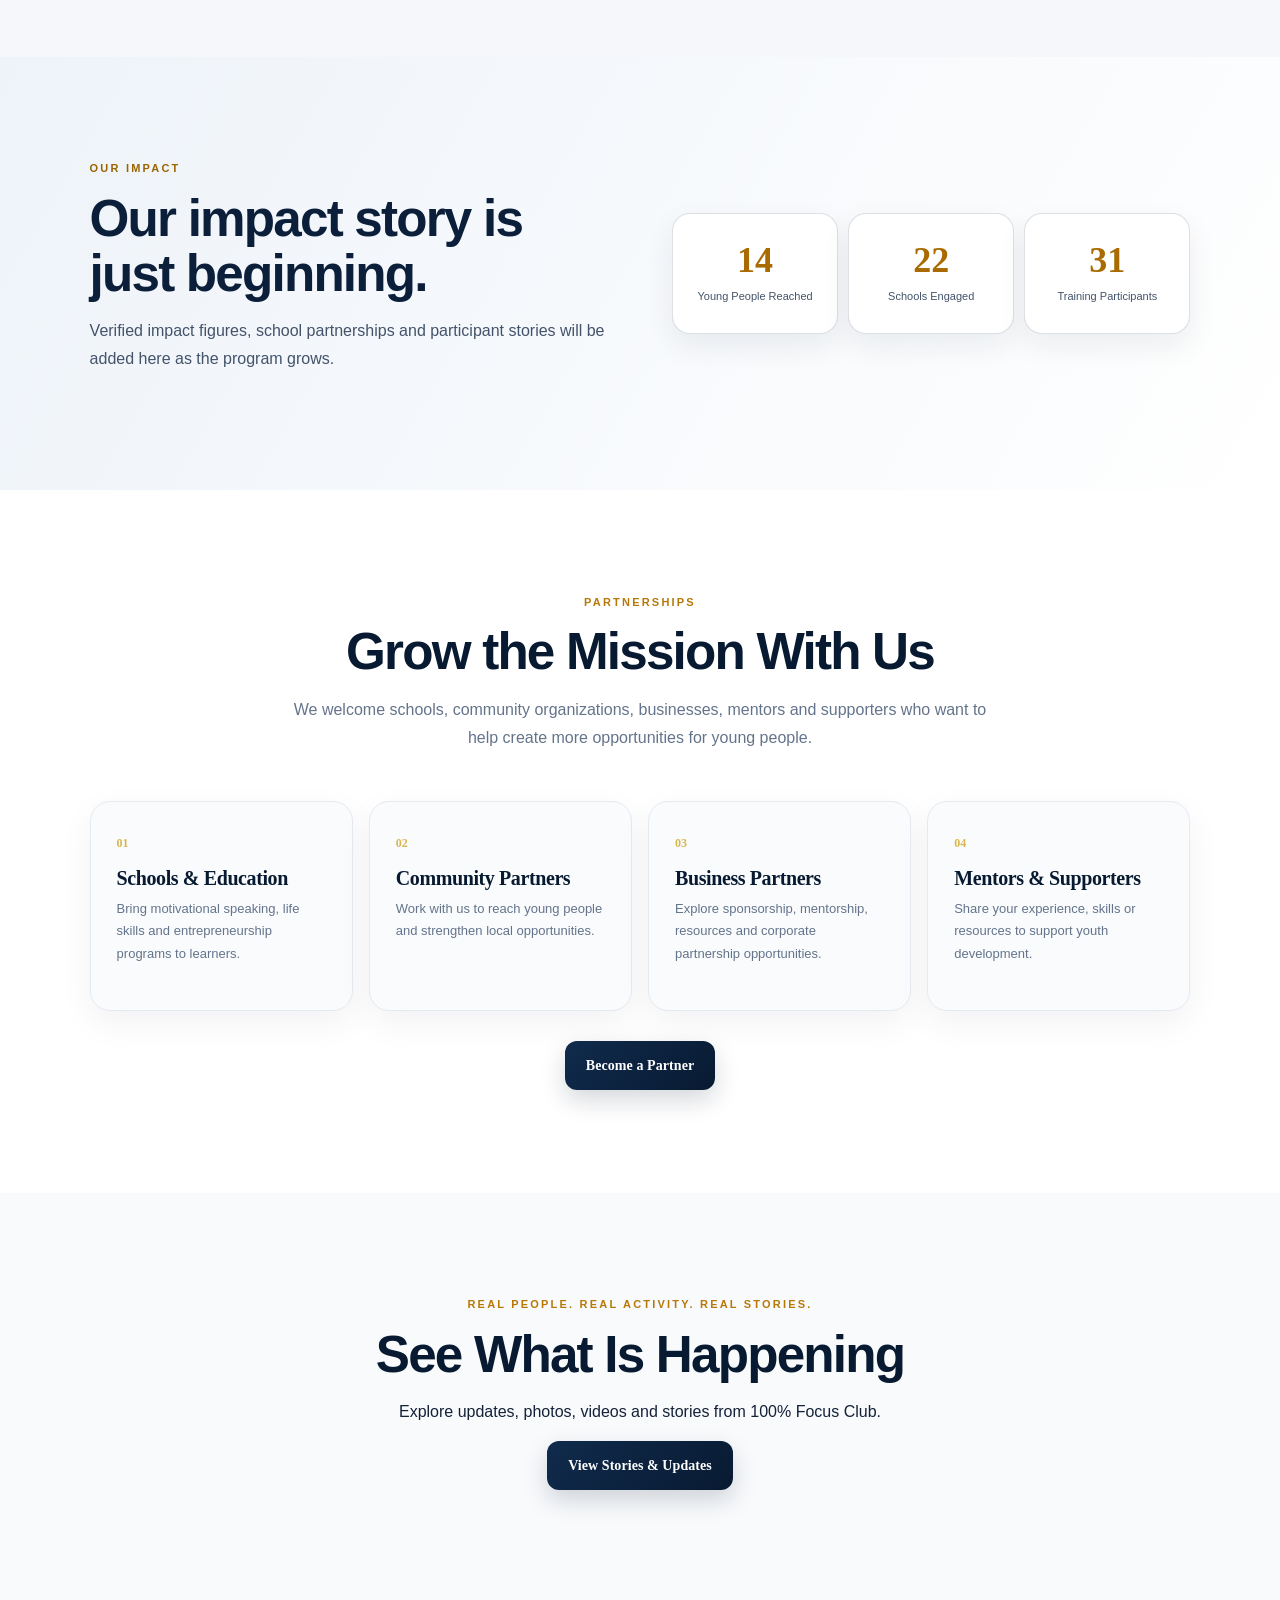
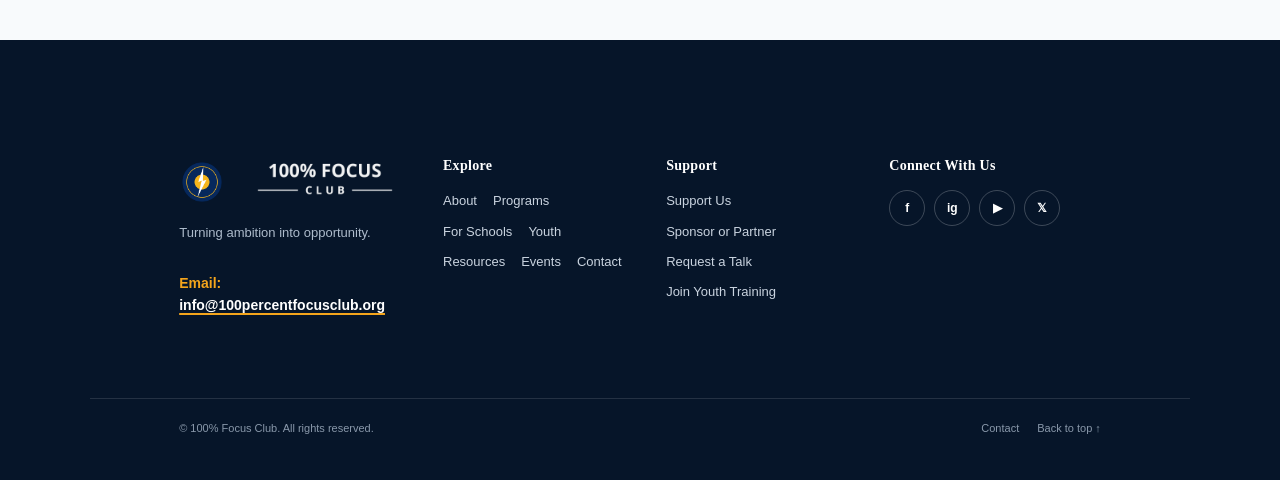
==== commit 635d7f1f: "Update official social media links" ====
--- a/index.html
+++ b/index.html
@@ -53,4 +53,9 @@
       <button type="button" data-a11y="reset">Reset all</button>
     </div>
   </div>
-</div><a class="floating-support" href="/support" aria-label="Support 100% Focus Club">Support Us</a><footer><div class="footer-main"><div class="footer-brand"><div class="footer-logo"><img class="footer-emblem" src="100_Focus_Club_Emblem_Transparent.png" alt="100% Focus Club emblem"><img class="footer-wordmark" src="100_Focus_Club_Wordmark_Transparent.png" alt="100% Focus Club"></div><p>Turning ambition into opportunity.</p><p class="public-contact-email"><strong>Email:</strong> <a href="mailto:info@100percentfocusclub.org">info@100percentfocusclub.org</a></p></div><div class="footer-column"><h3>Explore</h3><div class="footer-links"><a href="/about">About</a><a href="/programs">Programs</a><a href="/schools">For Schools</a><a href="/youth">Youth</a><a href="/resources">Resources</a><a href="/events">Events</a><a href="/contact">Contact</a></div></div><div class="footer-column"><h3>Support</h3><div class="footer-links"><a href="/support">Support Us</a><a href="/support">Sponsor or Partner</a><a href="/schools">Request a Talk</a><a href="/youth">Join Youth Training</a></div></div><div class="footer-column social-column"><h3>Connect With Us</h3><div class="social-links" aria-label="Social media"><a href="https://www.facebook.com/profile.php?id=61593097517740" aria-label="Facebook" target="_blank" rel="noopener noreferrer">f</a><a href="#" aria-label="Instagram">ig</a><a href="#" aria-label="LinkedIn">in</a><a href="#" aria-label="YouTube">▶</a></div><p class="social-note">Social channels coming soon.</p></div></div><div class="footer-bottom"><span>© 100% Focus Club. All rights reserved.</span><div><a href="/contact">Contact</a><a href="/">Back to top ↑</a></div></div></footer><script src="/script.js"></script></body></html>+</div><a class="floating-support" href="/support" aria-label="Support 100% Focus Club">Support Us</a><footer><div class="footer-main"><div class="footer-brand"><div class="footer-logo"><img class="footer-emblem" src="100_Focus_Club_Emblem_Transparent.png" alt="100% Focus Club emblem"><img class="footer-wordmark" src="100_Focus_Club_Wordmark_Transparent.png" alt="100% Focus Club"></div><p>Turning ambition into opportunity.</p><p class="public-contact-email"><strong>Email:</strong> <a href="mailto:info@100percentfocusclub.org">info@100percentfocusclub.org</a></p></div><div class="footer-column"><h3>Explore</h3><div class="footer-links"><a href="/about">About</a><a href="/programs">Programs</a><a href="/schools">For Schools</a><a href="/youth">Youth</a><a href="/resources">Resources</a><a href="/events">Events</a><a href="/contact">Contact</a></div></div><div class="footer-column"><h3>Support</h3><div class="footer-links"><a href="/support">Support Us</a><a href="/support">Sponsor or Partner</a><a href="/schools">Request a Talk</a><a href="/youth">Join Youth Training</a></div></div><div class="footer-column social-column"><h3>Connect With Us</h3><div class="social-links" aria-label="Social media">
+<a href="https://www.facebook.com/profile.php?id=61593097517740" aria-label="Facebook" target="_blank" rel="noopener noreferrer">f</a>
+<a href="https://www.instagram.com/100percentfocusclub" aria-label="Instagram" target="_blank" rel="noopener noreferrer">ig</a>
+<a href="https://youtube.com/@100percentfocusclub" aria-label="YouTube" target="_blank" rel="noopener noreferrer">▶</a>
+<a href="https://x.com/100percentclb" aria-label="X" target="_blank" rel="noopener noreferrer">𝕏</a>
+</div></div></div><div class="footer-bottom"><span>© 100% Focus Club. All rights reserved.</span><div><a href="/contact">Contact</a><a href="/">Back to top ↑</a></div></div></footer><script src="/script.js"></script></body></html>
--- a/styles.css
+++ b/styles.css
@@ -1371,3 +1371,218 @@
 .footer-brand .public-contact-email strong{color:#f4a51c}
 .footer-brand .public-contact-email a{color:#fff;font-weight:800;text-decoration-color:#f4a51c;text-decoration-thickness:2px}
 .footer-brand .public-contact-email a:hover{color:#f4a51c}
+
+
+/* ===== 2026 visual refresh: premium, modern, accessible ===== */
+:root{
+  --navy:#081a31;--navy2:#102b4d;--amber:#f5a623;--gold:#d9b64c;
+  --cream:#f5f7fb;--ink:#142238;--muted:#64748b;--line:#e5eaf1;
+  --radius:24px;--shadow:0 22px 60px rgba(8,26,49,.10);
+}
+html{scroll-padding-top:88px}
+body{font-family:Inter,"Segoe UI",Arial,sans-serif;color:var(--ink);background:#f8fafc;line-height:1.7}
+.site-header{padding:10px clamp(18px,5vw,76px);min-height:78px;background:rgba(255,255,255,.88);backdrop-filter:blur(18px);border-bottom:1px solid rgba(8,26,49,.08);box-shadow:0 8px 30px rgba(8,26,49,.035)}
+.brand{gap:8px}.brand-emblem{width:48px;height:48px}.brand-wordmark img{width:145px}
+.nav{gap:clamp(12px,1.8vw,25px);font-size:13px;color:#26364b}
+.nav a,.nav-dropdown-trigger{transition:color .2s ease,background .2s ease}
+.nav a.active:not(.nav-support){color:var(--amber)}
+.nav-support{padding:10px 18px;border-radius:12px;background:var(--amber);box-shadow:0 8px 20px rgba(245,166,35,.2)}
+.hero{position:relative;isolation:isolate;min-height:660px;padding:clamp(70px,9vw,120px) clamp(22px,8vw,120px);grid-template-columns:minmax(0,1fr);background:radial-gradient(ellipse at 85% 15%,rgba(245,166,35,.17),transparent 32%),radial-gradient(ellipse at 100% 90%,rgba(40,92,151,.13),transparent 38%),linear-gradient(135deg,#f7f9fc 0%,#fff 55%,#f1f5fa 100%)}
+.hero:before{content:"";position:absolute;z-index:-1;inset:0;background-image:linear-gradient(rgba(8,26,49,.035) 1px,transparent 1px),linear-gradient(90deg,rgba(8,26,49,.035) 1px,transparent 1px);background-size:44px 44px;mask-image:linear-gradient(90deg,black,transparent 88%)}
+.hero:after{content:"";position:absolute;z-index:-1;width:min(42vw,560px);aspect-ratio:1;border:1px solid rgba(217,182,76,.32);border-radius:50%;right:-8%;top:8%;box-shadow:0 0 0 34px rgba(217,182,76,.045),0 0 0 75px rgba(16,43,77,.025)}
+.hero-copy{max-width:850px;position:relative}
+.eyebrow{font-size:11px;letter-spacing:.2em;color:#b87808}
+.hero h1{font-size:clamp(52px,7.4vw,96px);letter-spacing:-.055em;line-height:.99;font-weight:850}
+.hero h1 span{color:#d58a0c}
+.hero-text{max-width:680px;font-size:clamp(16px,1.5vw,19px);line-height:1.8;color:#536276}
+.hero-actions{gap:13px;margin-top:28px}
+.btn{border-radius:12px;padding:14px 21px;min-height:49px;letter-spacing:.005em;box-shadow:none}
+.btn-primary{background:linear-gradient(135deg,#102b4d,#081a31);box-shadow:0 10px 24px rgba(8,26,49,.17)}
+.btn-secondary{background:linear-gradient(135deg,#ffc04a,#f2a018);box-shadow:0 10px 24px rgba(245,166,35,.18)}
+.btn-outline{border:1px solid rgba(8,26,49,.24);background:rgba(255,255,255,.72)}
+.btn:hover{transform:translateY(-3px);box-shadow:0 14px 28px rgba(8,26,49,.15)}
+.hero-note{font-size:13px;color:#6d7b8e}
+.section{padding:clamp(68px,8vw,108px) clamp(20px,7vw,100px)}
+.section h2{letter-spacing:-.035em;font-weight:800}
+.section-heading{margin-bottom:48px}
+.section-heading>p:last-child{font-size:16px;line-height:1.8}
+.pathways{position:relative;background:linear-gradient(135deg,#081a31,#102b4d);overflow:hidden}
+.pathways:before{content:"";position:absolute;width:420px;height:420px;border:1px solid rgba(245,166,35,.18);border-radius:50%;right:-170px;top:-210px;box-shadow:0 0 0 35px rgba(245,166,35,.035),0 0 0 75px rgba(255,255,255,.02)}
+.path-grid{gap:18px;position:relative}
+.path-card{padding:30px;border:1px solid rgba(255,255,255,.3);border-radius:20px;min-height:335px;transition:transform .25s ease,box-shadow .25s ease}
+.path-card:hover{transform:translateY(-7px);box-shadow:0 24px 50px rgba(0,0,0,.2)}
+.path-card.school{background:rgba(255,255,255,.98)}
+.path-card.youth{background:linear-gradient(145deg,#ffc34f,#f4a51c)}
+.path-card.support{background:linear-gradient(145deg,#fff,#f2f5f9)}
+.path-icon,.program-number{display:grid;place-items:center;width:42px;height:42px;border-radius:13px;background:rgba(8,26,49,.07);color:var(--navy);font-weight:850}
+.card-kicker{margin-top:36px;color:#9a6a16}
+.path-card h3{font-size:25px;letter-spacing:-.025em}
+.path-card p:not(.card-kicker){line-height:1.75}
+.path-card a{display:inline-flex;align-items:center;gap:8px;color:var(--navy)}
+.about{gap:clamp(35px,7vw,100px)}
+.about-visual{border-radius:28px;box-shadow:var(--shadow);overflow:hidden}
+.about-copy h2{font-size:clamp(34px,4.2vw,54px)}
+.program-grid{gap:16px}
+.program-grid article,.partner-card,.content-card,.donate-card,.support-options>div{border:1px solid var(--line);border-radius:20px;box-shadow:0 12px 34px rgba(8,26,49,.055);transition:transform .22s ease,box-shadow .22s ease}
+.program-grid article{padding:26px;background:#fff}
+.program-grid article:hover,.partner-card:hover,.donate-card:hover{transform:translateY(-5px);box-shadow:0 20px 42px rgba(8,26,49,.10)}
+.program-grid h3,.partner-card h3{letter-spacing:-.02em}
+.impact{background:linear-gradient(120deg,#eef3f9,#fff)}
+.impact-boxes>div{border:1px solid rgba(8,26,49,.08);border-radius:18px;background:#fff;box-shadow:0 12px 30px rgba(8,26,49,.06)}
+.partners{background:#fff}
+.partner-grid{gap:16px}
+.partner-card{padding:26px;background:#f9fbfd}
+footer{background:#061529}
+.footer-main{padding:58px clamp(20px,7vw,100px) 40px}
+.footer-bottom{padding:20px clamp(20px,7vw,100px);border-top:1px solid rgba(255,255,255,.12)}
+.footer-column h3{color:#fff;letter-spacing:.02em}
+.footer-links a{transition:color .2s ease,transform .2s ease}
+.footer-links a:hover{color:var(--amber);transform:translateX(3px)}
+.public-contact-email a{color:#fff!important}
+:focus-visible{outline:3px solid #f5a623!important;outline-offset:3px!important;border-radius:4px}
+@media(max-width:900px){
+ .site-header{min-height:70px}.nav{gap:12px}
+ .hero{min-height:590px}
+ .path-grid{grid-template-columns:1fr 1fr}
+}
+@media(max-width:720px){
+ .site-header{padding:9px 18px}.brand-emblem{width:42px;height:42px}.brand-wordmark img{width:125px}
+ .hero{min-height:auto;padding:78px 22px 70px}
+ .hero:after{width:70vw;right:-35%;top:2%}
+ .hero h1{font-size:clamp(47px,13vw,70px)}
+ .hero-actions{align-items:stretch;flex-direction:column;max-width:390px}
+ .hero-actions .btn{width:100%}
+ .section{padding:70px 20px}
+ .path-grid{grid-template-columns:1fr}
+ .path-card{min-height:290px}
+ .footer-main{padding:45px 22px 30px}
+ .footer-bottom{padding:18px 22px}
+}
+@media(prefers-reduced-motion:reduce){html{scroll-behavior:auto}*,*:before,*:after{animation-duration:.01ms!important;animation-iteration-count:1!important;transition-duration:.01ms!important}}
+
+
+/* ===== Cohesive inner-page system ===== */
+.page-title,h1{letter-spacing:-.04em}
+main>section:first-child:not(.hero){position:relative}
+main>section:first-child:not(.hero)>.section-heading,
+main>section:first-child:not(.hero)>.about-copy{position:relative}
+main>section:first-child:not(.hero)>.section-heading.centered{max-width:850px;margin:0 auto 48px;padding:16px 0 8px}
+main>section:first-child:not(.hero)>.section-heading h1,
+main>section:first-child:not(.hero)>.section-heading h2,
+.page-title{font-size:clamp(38px,5.2vw,66px);line-height:1.06;color:var(--navy);font-weight:850}
+main>section:first-child:not(.hero)>.section-heading.centered:after{content:"";display:block;width:62px;height:4px;margin:24px auto 0;border-radius:10px;background:linear-gradient(90deg,var(--amber),var(--gold))}
+main>section:first-child:not(.hero)>.section-heading p:last-child{max-width:720px;margin:18px auto 0;color:#607087;font-size:17px}
+.mission{display:grid;grid-template-columns:1fr 1fr;gap:20px;background:#f1f5fa}
+.mission-card{padding:clamp(28px,4vw,48px);border-radius:24px;background:linear-gradient(145deg,#0a1d35,#17395e);color:#fff;box-shadow:var(--shadow)}
+.mission-card h2{color:#fff;font-size:clamp(25px,3vw,36px);line-height:1.25}
+.mission-card>p:last-child{color:#d9e2ee}
+.mission-card.gold{background:linear-gradient(145deg,#f8bd45,#f2a018);color:#15263d}
+.mission-card.gold .eyebrow{color:#694300}
+.mission-card.gold>p:last-child{font-size:16px;line-height:1.85;color:#26364b}
+.value-grid{display:grid;grid-template-columns:repeat(5,minmax(0,1fr));gap:14px}
+.value-grid>div{padding:23px 20px;background:#fff;border:1px solid var(--line);border-radius:18px;box-shadow:0 10px 30px rgba(8,26,49,.05)}
+.value-grid span{display:grid;place-items:center;width:36px;height:36px;border-radius:11px;background:#fff3d9;color:#a56a08;font-size:12px;font-weight:850}
+.value-grid h3{color:var(--navy);font-size:18px;margin:17px 0 6px}
+.value-grid p{font-size:13px;color:var(--muted);margin:0}
+.how{background:#f1f5fa}
+.steps{display:grid;grid-template-columns:repeat(3,1fr);gap:16px}
+.steps>div{padding:28px;background:#fff;border:1px solid var(--line);border-radius:20px;box-shadow:0 10px 30px rgba(8,26,49,.05)}
+.steps b{display:grid;place-items:center;width:42px;height:42px;border-radius:13px;background:#fff1d2;color:#9b650b}
+.steps h3{color:var(--navy);margin:17px 0 6px}
+.steps p{color:var(--muted);font-size:14px;margin:0}
+.school-program-grid,.youth-program-grid,.events-program-grid,.resources-program-grid{max-width:1180px;margin:0 auto}
+.school-program-grid .path-card,.youth-program-grid .path-card,.events-program-grid .path-card,.resources-program-grid .path-card{min-height:300px}
+.forms{background:linear-gradient(135deg,#eef3f9,#f9fbfd)}
+.form-grid{max-width:760px;margin:0 auto}
+.interest-form,.contact-form-wide{padding:clamp(24px,4vw,42px);background:#fff;border:1px solid #e3eaf2;border-radius:24px;box-shadow:0 22px 60px rgba(8,26,49,.09)}
+.interest-form h3,.contact-form-wide h3{margin:0 0 24px;color:var(--navy);font-size:22px;letter-spacing:-.02em}
+.interest-form input:not([type=checkbox]),.interest-form select,.interest-form textarea,.contact-form-wide input,.contact-form-wide textarea{width:100%;min-height:50px;margin:0 0 14px;padding:13px 15px;border:1px solid #d9e1eb;border-radius:11px;background:#fbfcfe;color:var(--ink);font:inherit;transition:border-color .2s,box-shadow .2s}
+.interest-form textarea,.contact-form-wide textarea{min-height:125px;resize:vertical}
+.interest-form input:focus,.interest-form select:focus,.interest-form textarea:focus,.contact-form-wide input:focus,.contact-form-wide textarea:focus{outline:none;border-color:#d99a25;box-shadow:0 0 0 4px rgba(245,166,35,.13)}
+.interest-form .consent{display:flex;align-items:flex-start;gap:10px;margin:8px 0 20px;color:#526176;font-size:13px}
+.interest-form .consent input{margin-top:5px;accent-color:#c88916}
+.form-status{font-size:13px;font-weight:650}
+.support-us{background:linear-gradient(135deg,#081a31,#123253);color:#fff}
+.support-us .section-heading h1{color:#fff}
+.support-us .section-heading>p:last-child{color:#d0dbe8}
+.support-us-grid{grid-template-columns:repeat(3,minmax(0,1fr));gap:16px}
+.support-us-grid article{border:1px solid rgba(255,255,255,.55);border-radius:19px;box-shadow:0 12px 32px rgba(0,0,0,.13);transition:transform .2s}
+.support-us-grid article:hover{transform:translateY(-5px)}
+.support-spotlight{background:#f1f5fa}
+.volunteer{background:radial-gradient(circle at 0 0,rgba(245,166,35,.14),transparent 34%),#f1f5fa}
+.volunteer-card{max-width:1180px;margin:auto;display:grid;grid-template-columns:.9fr 1.1fr;gap:clamp(28px,6vw,75px);align-items:center}
+.volunteer-copy h1{font-size:clamp(38px,5vw,62px);line-height:1.05;color:var(--navy)}
+.volunteer-copy>p:not(.eyebrow){color:#596a80;font-size:16px}
+.contact-layout{max-width:1180px;margin:0 auto;display:grid;grid-template-columns:.85fr 1.15fr;gap:24px;align-items:stretch}
+.contact-intro{padding:clamp(26px,4vw,44px);border-radius:22px;background:linear-gradient(145deg,#0a1d35,#17395e);color:#fff}
+.contact-intro h2{color:#fff;font-size:clamp(28px,3.4vw,42px)}
+.contact-intro>p:not(.card-kicker){color:#d4deea}
+.contact-intro .public-contact-email a{color:#fff!important}
+.contact-actions{display:flex;flex-wrap:wrap;gap:10px;margin-top:25px}
+.contact-form-wrap{min-width:0}
+.contact-form-wide{height:100%}
+.contact-field label{display:block;margin:0 0 6px;font-size:13px;font-weight:700;color:#40516a}
+.contact-field input,.contact-field textarea{margin-bottom:13px}
+.contact-field textarea{min-height:140px}
+.stories-block{margin:55px auto 0;max-width:1200px}
+.stories-block-heading{display:flex;justify-content:space-between;align-items:end;gap:24px;margin-bottom:24px}
+.stories-block-heading h2{font-size:clamp(28px,3.5vw,40px)}
+.stories-block-heading>p{max-width:460px;color:var(--muted)}
+.content-grid{gap:18px}
+.content-card{overflow:hidden;background:#fff}
+.content-card img{width:100%;max-height:360px;object-fit:cover}
+.content-card-header,.content-card-body{padding:22px}
+.photo-grid{gap:14px}
+.photo-grid figure{overflow:hidden;border-radius:18px;background:#fff;box-shadow:var(--shadow)}
+.photo-grid img{display:block;width:100%;aspect-ratio:4/3;object-fit:cover}
+.photo-grid figcaption{padding:12px 15px;font-size:13px;color:#526176}
+.merchandise-section{background:#f4f7fb}
+.merchandise-grid{gap:20px}
+.merchandise-card{overflow:hidden;border:1px solid var(--line);border-radius:24px;background:#fff;box-shadow:0 18px 48px rgba(8,26,49,.08)}
+.merchandise-image{background:#edf1f6}
+.merchandise-copy{padding:28px}
+.merchandise-copy h2{font-size:26px}
+.merchandise-note{max-width:850px;margin:45px auto 0;padding:24px;border:1px solid var(--line);border-radius:18px;background:#fff}
+.donate-card{border-top:4px solid var(--amber)}
+.donate-card .btn{margin-top:20px}
+@media(max-width:1000px){
+ .value-grid{grid-template-columns:repeat(3,minmax(0,1fr))}
+ .support-us-grid{grid-template-columns:repeat(2,minmax(0,1fr))}
+}
+@media(max-width:760px){
+ .mission,.volunteer-card,.contact-layout{grid-template-columns:1fr}
+ .value-grid{grid-template-columns:repeat(2,minmax(0,1fr))}
+ .steps{grid-template-columns:1fr}
+ .support-us-grid{grid-template-columns:1fr}
+ .stories-block-heading{display:block}
+ .stories-block-heading>p{margin-top:10px}
+ .contact-actions{flex-direction:column}
+ .contact-actions .btn{width:100%}
+}
+@media(max-width:430px){.value-grid{grid-template-columns:1fr}.interest-form,.contact-form-wide{padding:22px 17px}}
+
+
+/* Impact section contrast fix: readable heading and supporting copy on the light surface */
+.impact{
+  background:linear-gradient(120deg,#eef3f9 0%,#ffffff 100%);
+}
+.impact h2{
+  color:#0B1F3A !important;
+}
+.impact .eyebrow{
+  color:#9A6500;
+}
+.impact p:not(.eyebrow){
+  color:#43536A !important;
+}
+.impact-boxes>div{
+  background:#fff;
+  border:1px solid rgba(11,31,58,.14);
+  box-shadow:0 12px 30px rgba(8,26,49,.07);
+}
+.impact-boxes strong{
+  color:#A96B00;
+}
+.impact-boxes span{
+  color:#43536A;
+}
